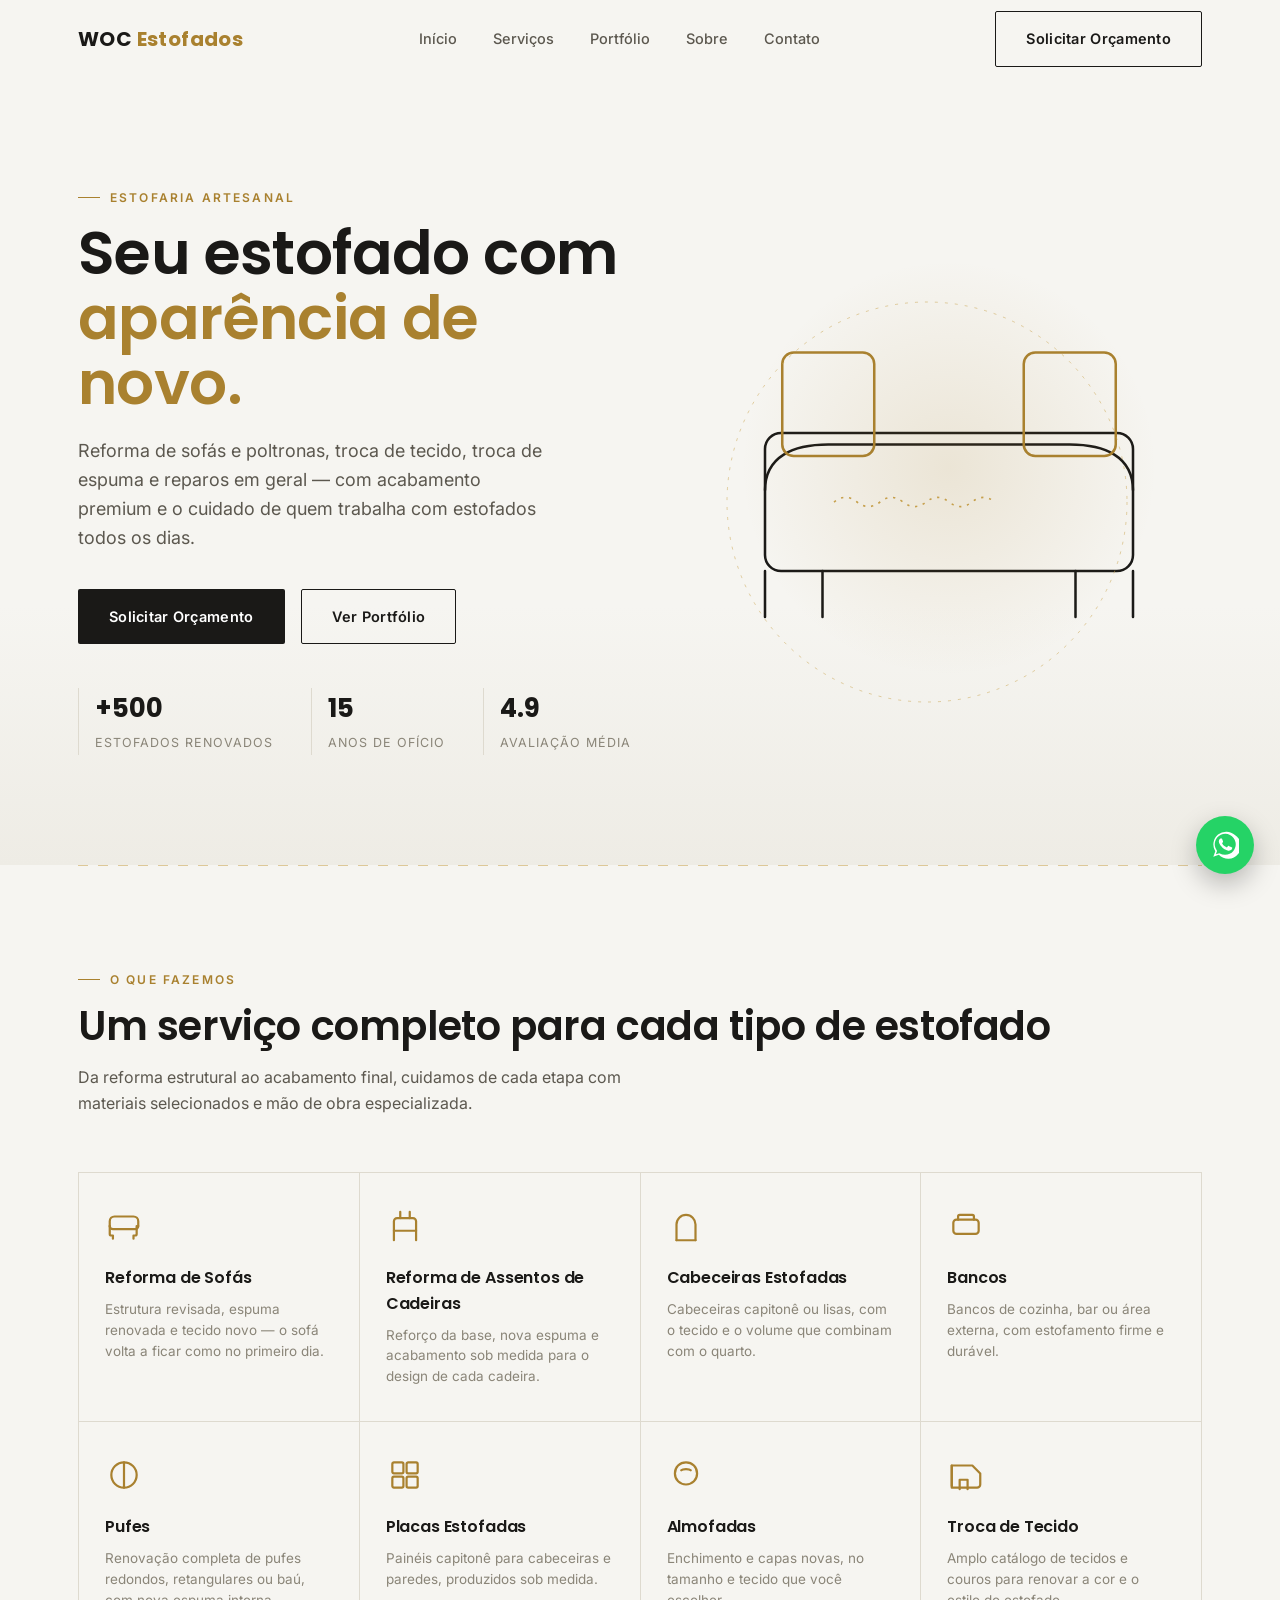
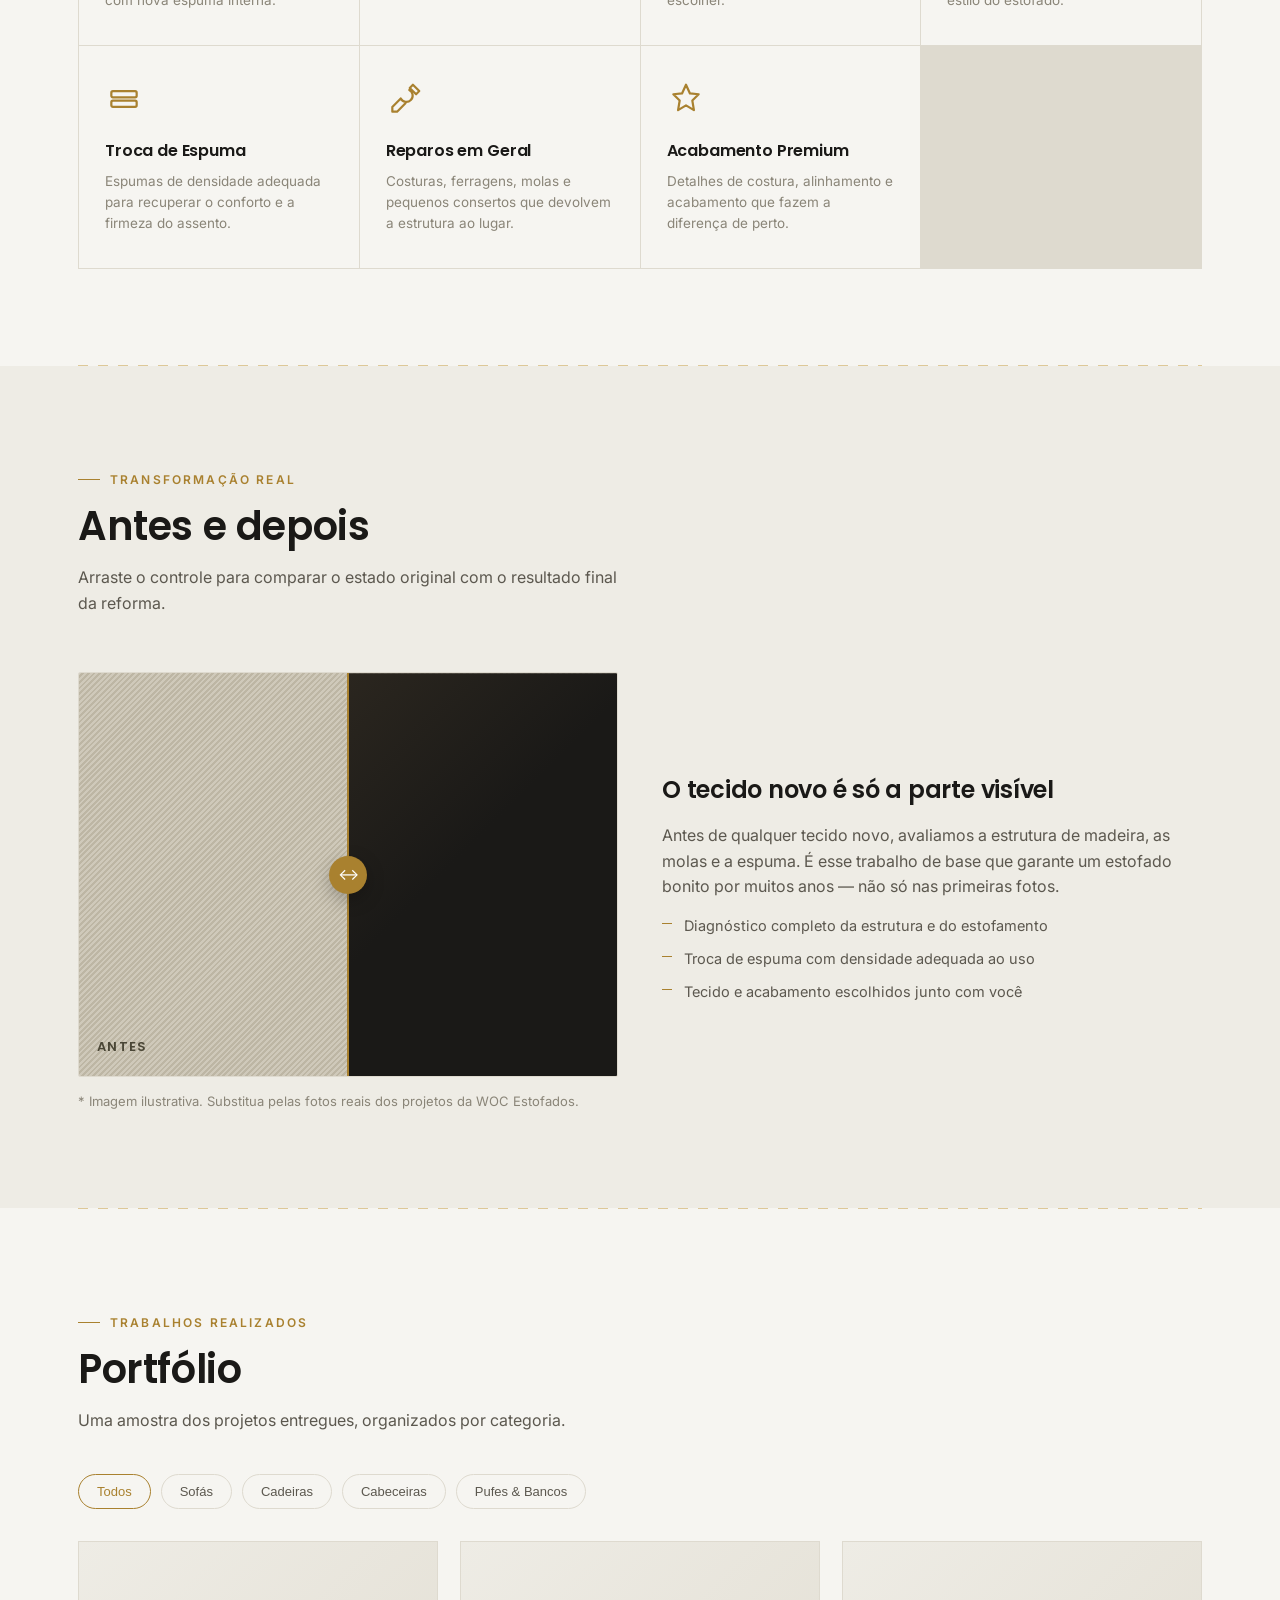
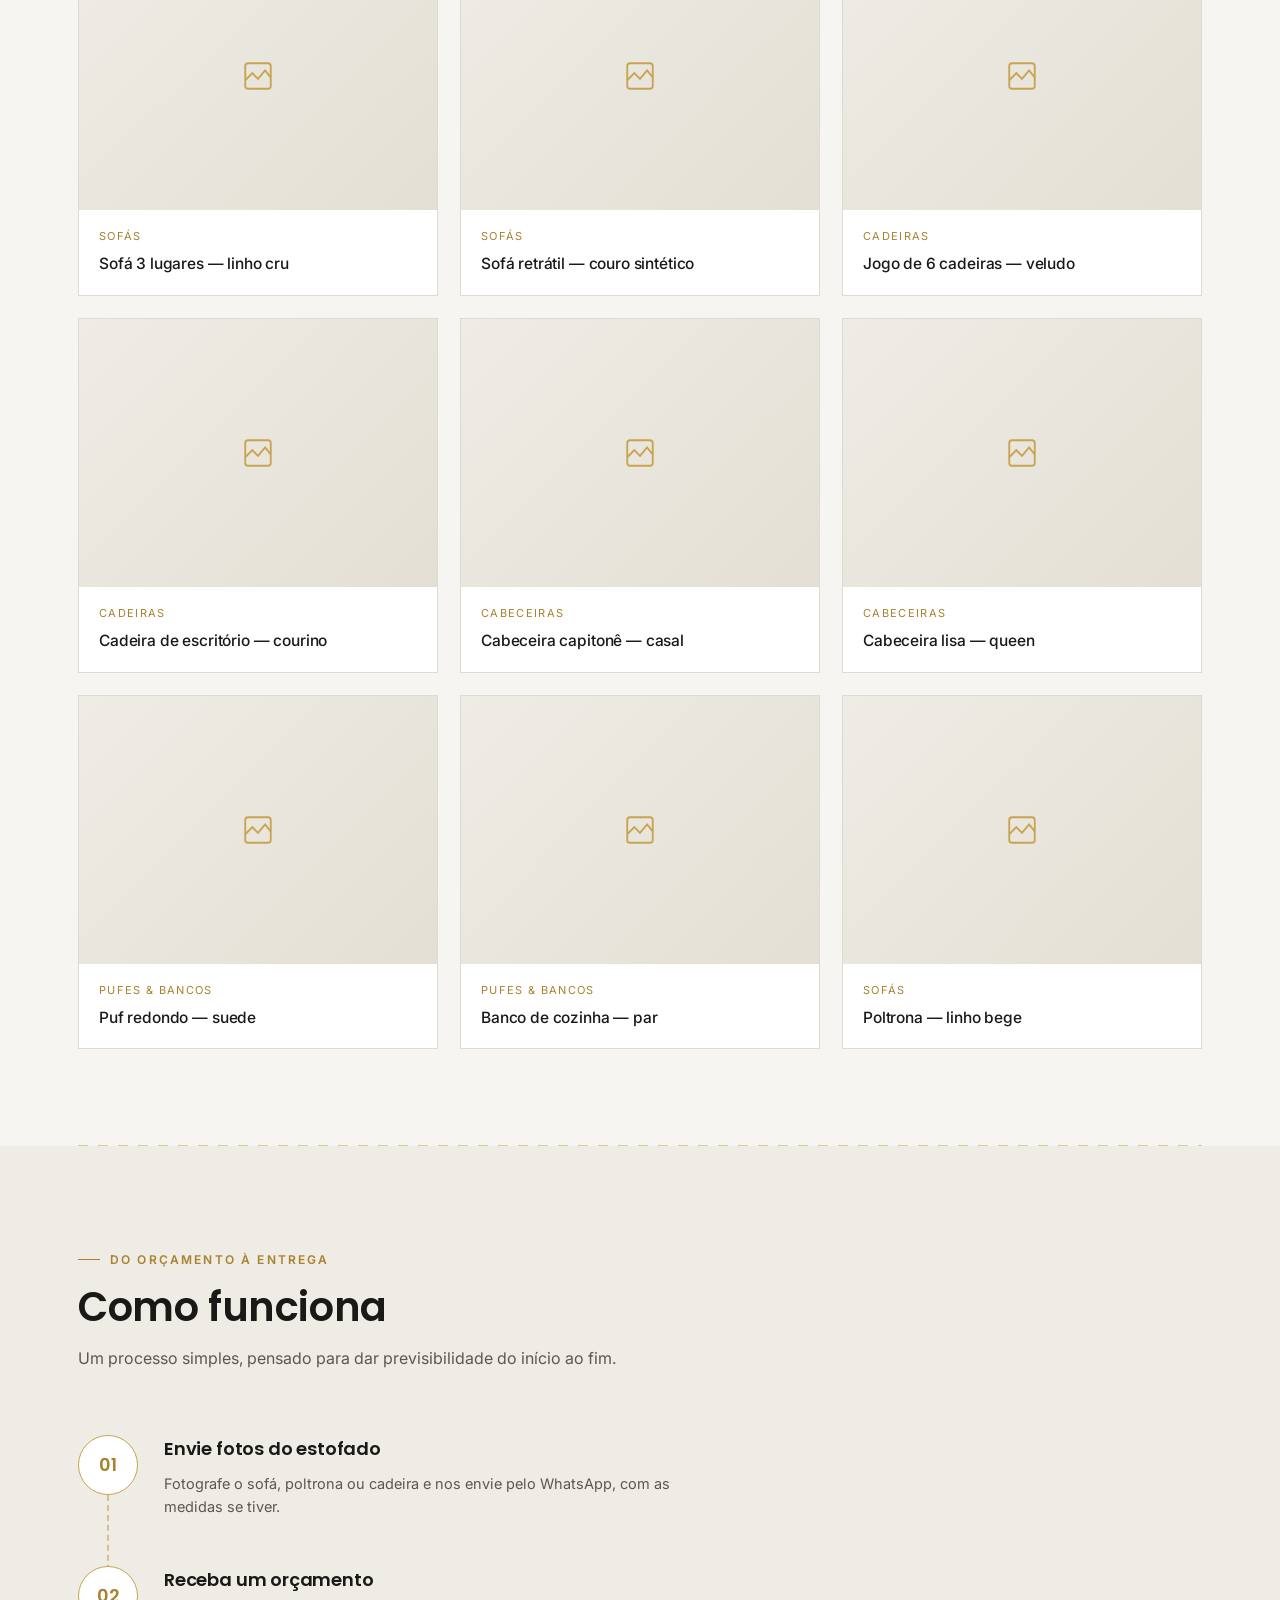
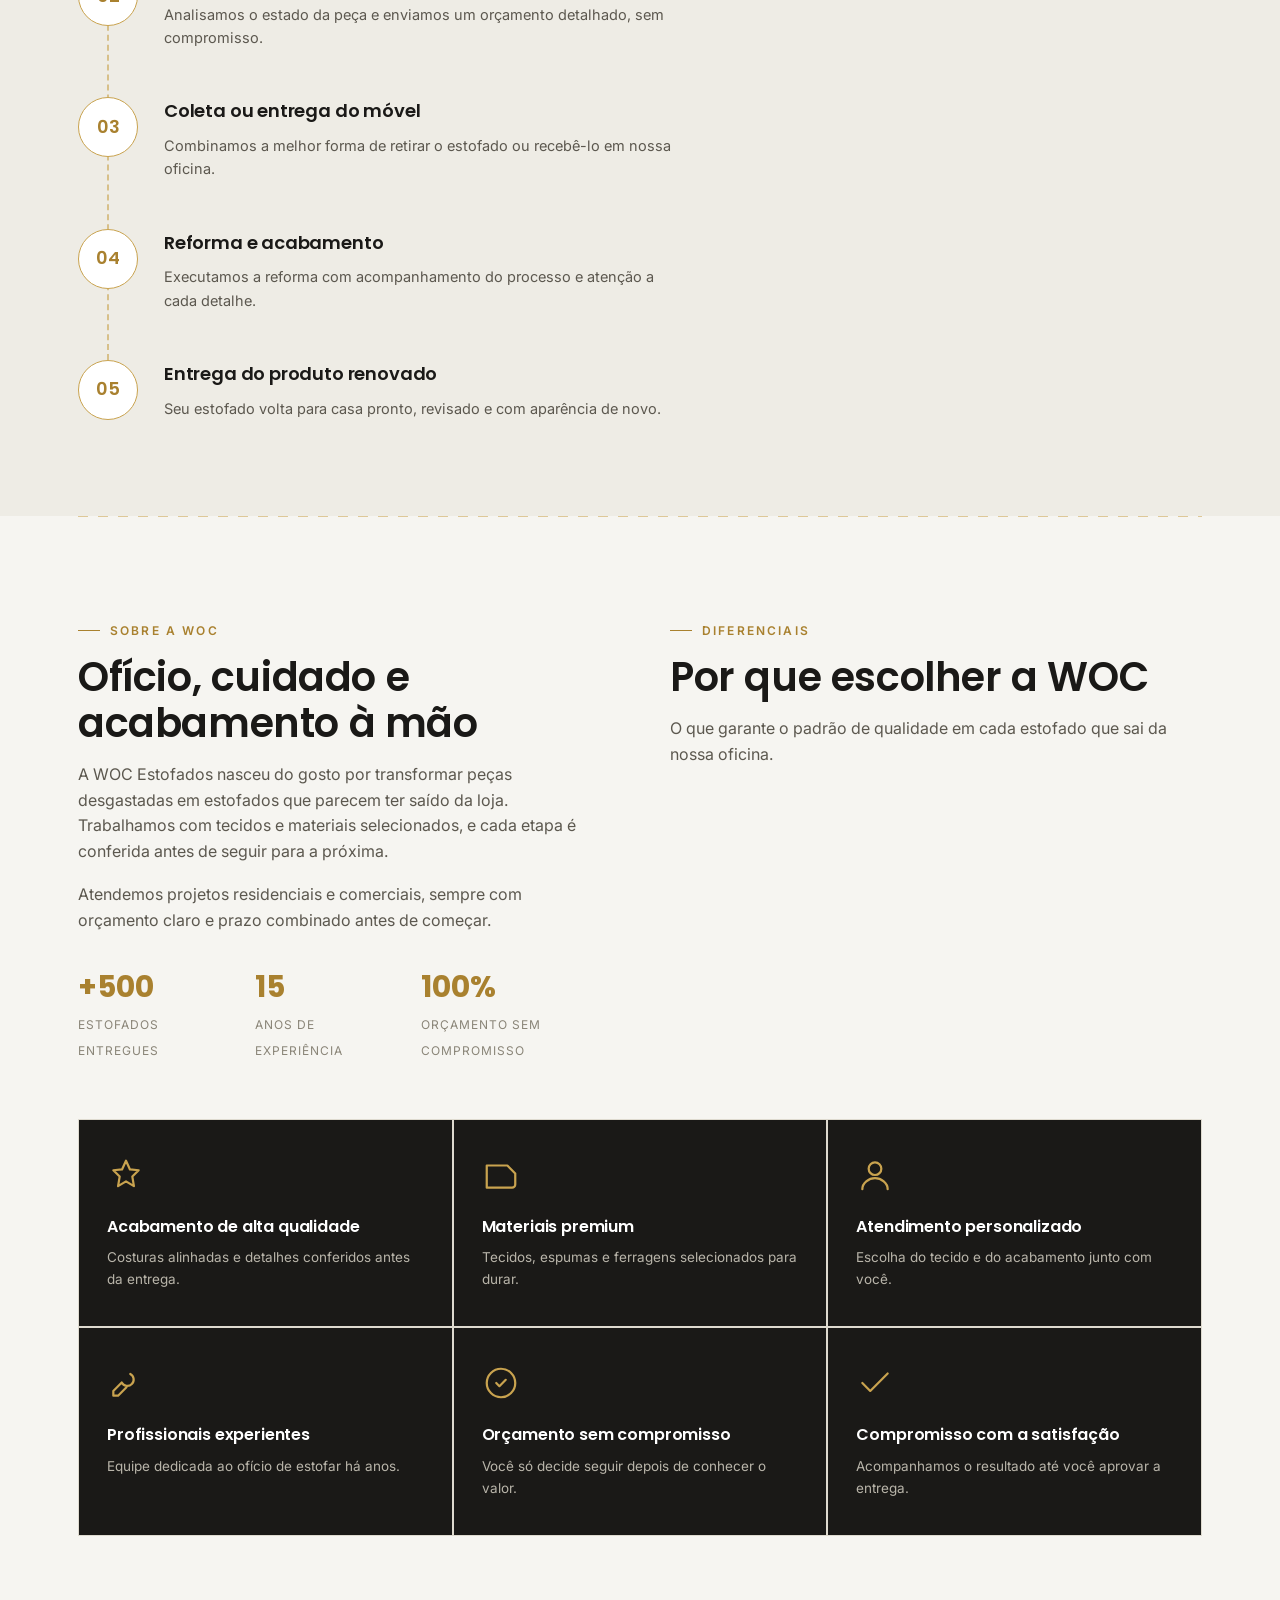
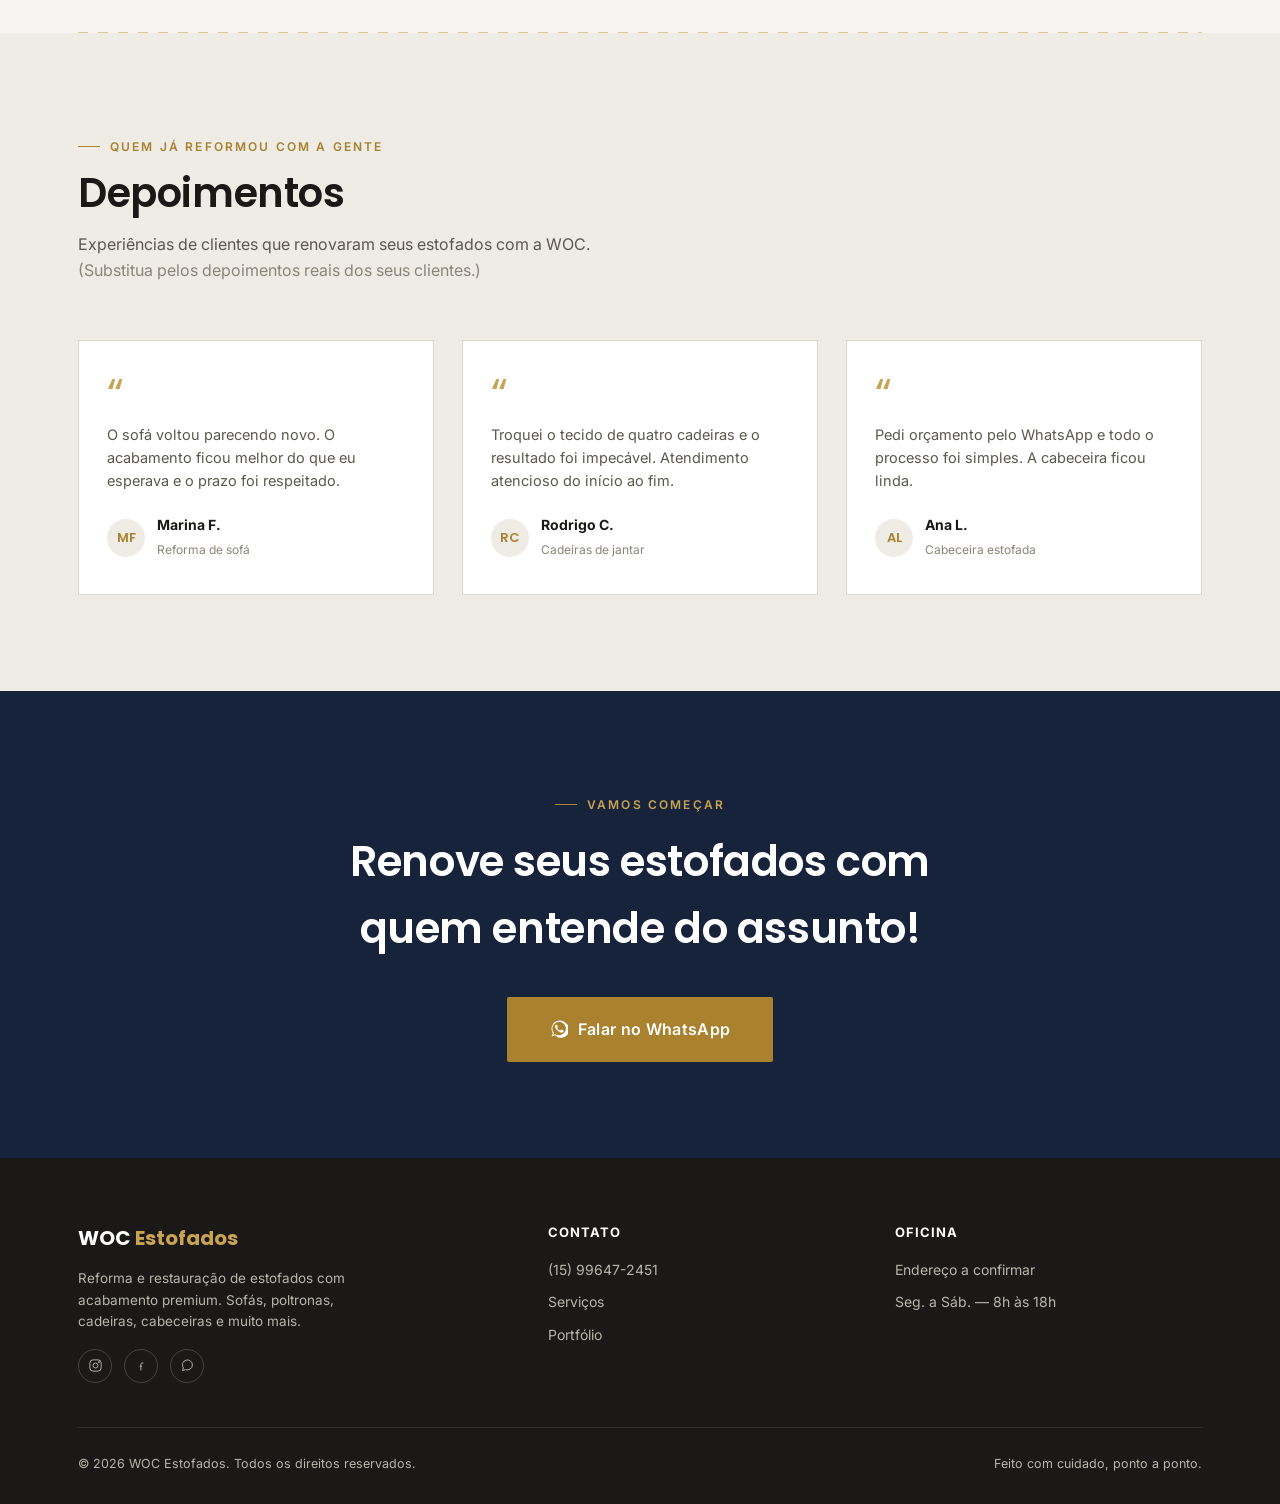
==== index.html @ 20c44c01 "Add files via upload" ====
<!DOCTYPE html>
<html lang="pt-BR">
<head>
<meta charset="UTF-8">
<meta name="viewport" content="width=device-width, initial-scale=1.0">
<title>WOC Estofados — Reforma e Restauração de Estofados</title>
<meta name="description" content="Reforma de sofás, poltronas, cabeceiras e estofados em geral. Troca de tecido, troca de espuma e acabamento premium. Orçamento sem compromisso.">
<meta property="og:title" content="WOC Estofados — Seu estofado com aparência de novo.">
<meta property="og:description" content="Reforma, troca de tecido, troca de espuma e reparos em geral, com acabamento premium.">
<meta property="og:type" content="website">
<link rel="preconnect" href="https://fonts.googleapis.com">
<link rel="preconnect" href="https://fonts.gstatic.com" crossorigin>
<link href="https://fonts.googleapis.com/css2?family=Inter:wght@400;500;600&family=Poppins:wght@500;600;700&display=swap" rel="stylesheet">
<style>
  :root{
    --bg:#F6F5F1;
    --bg-alt:#EEECE5;
    --charcoal:#1A1917;
    --graphite:#5C584F;
    --graphite-soft:#8A8578;
    --gold:#A9812F;
    --gold-light:#C9A34F;
    --navy:#16233A;
    --white:#FFFFFF;
    --line:#DEDACF;
    --radius:2px;
    --maxw:1180px;
    --ease:cubic-bezier(.22,.61,.36,1);
  }
  *{box-sizing:border-box;margin:0;padding:0;}
  html{scroll-behavior:smooth;}
  body{
    background:var(--bg);
    color:var(--charcoal);
    font-family:'Inter',sans-serif;
    font-size:16px;
    line-height:1.6;
    -webkit-font-smoothing:antialiased;
    overflow-x:hidden;
  }
  h1,h2,h3,h4{font-family:'Poppins',sans-serif;font-weight:600;letter-spacing:-0.01em;color:var(--charcoal);}
  a{color:inherit;text-decoration:none;}
  img{max-width:100%;display:block;}
  ul{list-style:none;}
  .wrap{max-width:var(--maxw);margin:0 auto;padding:0 28px;}
  .eyebrow{
    display:inline-flex;align-items:center;gap:10px;
    font-family:'Inter',sans-serif;font-weight:600;font-size:12px;
    letter-spacing:.18em;text-transform:uppercase;color:var(--gold);
    margin-bottom:14px;
  }
  .eyebrow::before{content:"";width:22px;height:1px;background:var(--gold);display:inline-block;}
  .section-title{font-size:clamp(28px,4vw,40px);line-height:1.15;margin-bottom:16px;}
  .section-sub{color:var(--graphite);max-width:560px;font-size:16px;}
  .section{padding:96px 0;position:relative;}
  .section.alt{background:var(--bg-alt);}

  /* Stitch seam divider — signature motif */
  .seam{
    height:1px;width:100%;
    background-image:repeating-linear-gradient(90deg,var(--gold-light) 0 10px, transparent 10px 20px);
    opacity:.55;
  }
  .seam-wrap{max-width:var(--maxw);margin:0 auto;padding:0 28px;}

  /* Buttons */
  .btn{
    display:inline-flex;align-items:center;justify-content:center;gap:10px;
    padding:15px 30px;font-family:'Inter',sans-serif;font-weight:600;font-size:14.5px;
    letter-spacing:.02em;border-radius:var(--radius);cursor:pointer;border:1px solid transparent;
    transition:transform .35s var(--ease),background .3s,border-color .3s,color .3s;
    white-space:nowrap;
  }
  .btn:hover{transform:translateY(-2px);}
  .btn-primary{background:var(--charcoal);color:var(--white);}
  .btn-primary:hover{background:var(--navy);}
  .btn-outline{background:transparent;color:var(--charcoal);border-color:var(--charcoal);}
  .btn-outline:hover{border-color:var(--gold);color:var(--gold);}
  .btn-gold{background:var(--gold);color:var(--white);}
  .btn-gold:hover{background:#8f6c25;}

  /* Header */
  header{
    position:fixed;top:0;left:0;right:0;z-index:100;
    background:rgba(246,245,241,.86);backdrop-filter:blur(10px);
    border-bottom:1px solid transparent;
    transition:border-color .3s,background .3s;
  }
  header.scrolled{border-bottom-color:var(--line);}
  .nav{display:flex;align-items:center;justify-content:space-between;height:78px;}
  .logo{font-family:'Poppins',sans-serif;font-weight:700;font-size:20px;letter-spacing:.02em;}
  .logo span{color:var(--gold);}
  .nav-links{display:flex;align-items:center;gap:36px;}
  .nav-links a{font-size:14.5px;font-weight:500;color:var(--graphite);transition:color .25s;position:relative;}
  .nav-links a:hover{color:var(--charcoal);}
  .nav-links a::after{content:"";position:absolute;left:0;bottom:-6px;width:0;height:1px;background:var(--gold);transition:width .3s var(--ease);}
  .nav-links a:hover::after{width:100%;}
  .nav-cta{display:flex;align-items:center;gap:18px;}
  .burger{display:none;flex-direction:column;gap:5px;background:none;border:none;cursor:pointer;padding:8px;}
  .burger span{width:22px;height:1.5px;background:var(--charcoal);display:block;transition:transform .3s,opacity .3s;}
  .mobile-panel{
    display:none;position:fixed;inset:78px 0 0 0;background:var(--bg);z-index:99;
    padding:36px 28px;flex-direction:column;gap:26px;
  }
  .mobile-panel.open{display:flex;}
  .mobile-panel a{font-size:20px;font-family:'Poppins',sans-serif;font-weight:500;}

  /* Hero */
  .hero{
    padding:180px 0 110px;position:relative;overflow:hidden;
    background:linear-gradient(180deg,var(--bg) 0%,var(--bg) 70%,var(--bg-alt) 100%);
  }
  .hero-grid{display:grid;grid-template-columns:1.05fr .95fr;gap:60px;align-items:center;}
  .hero h1{font-size:clamp(38px,5.4vw,60px);line-height:1.08;margin-bottom:22px;}
  .hero h1 em{font-style:normal;color:var(--gold);}
  .hero p{font-size:18px;color:var(--graphite);max-width:480px;margin-bottom:36px;}
  .hero-actions{display:flex;gap:16px;flex-wrap:wrap;margin-bottom:44px;}
  .hero-stats{display:flex;gap:38px;}
  .hero-stats div{border-left:1px solid var(--line);padding-left:16px;}
  .hero-stats strong{display:block;font-family:'Poppins',sans-serif;font-size:26px;color:var(--charcoal);}
  .hero-stats span{font-size:12.5px;color:var(--graphite-soft);text-transform:uppercase;letter-spacing:.08em;}

  .hero-art{position:relative;display:flex;align-items:center;justify-content:center;}
  .hero-art svg{width:100%;max-width:460px;height:auto;}
  .hero-art .halo{position:absolute;width:420px;height:420px;border-radius:50%;background:radial-gradient(circle,rgba(169,129,47,.14),transparent 70%);z-index:0;}
  .hero-art .stitch-orbit{position:absolute;inset:0;}
  .hero-art .stitch-orbit circle{fill:none;stroke:var(--gold-light);stroke-width:1;stroke-dasharray:3 7;opacity:.5;}

  /* Reveal on scroll */
  .reveal{opacity:0;transform:translateY(26px);transition:opacity .8s var(--ease),transform .8s var(--ease);}
  .reveal.in{opacity:1;transform:translateY(0);}

  /* Services */
  .services-grid{display:grid;grid-template-columns:repeat(4,1fr);gap:1px;background:var(--line);border:1px solid var(--line);margin-top:56px;}
  .service-card{background:var(--bg);padding:34px 26px;transition:background .3s;}
  .service-card:hover{background:var(--white);}
  .service-icon{width:38px;height:38px;color:var(--gold);margin-bottom:20px;}
  .service-icon svg{width:100%;height:100%;stroke:currentColor;fill:none;stroke-width:1.4;stroke-linecap:round;stroke-linejoin:round;}
  .service-card h3{font-size:16px;margin-bottom:8px;}
  .service-card p{font-size:13.5px;color:var(--graphite-soft);line-height:1.55;}

  /* Before / After slider */
  .compare-wrap{display:grid;grid-template-columns:1fr 1fr;gap:44px;align-items:center;margin-top:56px;}
  .compare{
    position:relative;aspect-ratio:4/3;border-radius:var(--radius);overflow:hidden;
    border:1px solid var(--line);cursor:ew-resize;user-select:none;
  }
  .compare .layer{position:absolute;inset:0;display:flex;align-items:flex-end;justify-content:flex-start;padding:18px;font-family:'Poppins',sans-serif;font-weight:600;font-size:13px;letter-spacing:.1em;text-transform:uppercase;}
  .compare .before{background:repeating-linear-gradient(135deg,#cfc9ba,#cfc9ba 2px,#bdb6a4 2px,#bdb6a4 4px);color:#4a4636;}
  .compare .after{background:linear-gradient(135deg,#3a3226,#1A1917 60%);color:var(--gold-light);clip-path:inset(0 0 0 50%);}
  .compare .handle{
    position:absolute;top:0;bottom:0;left:50%;width:2px;background:var(--gold);
    transform:translateX(-1px);pointer-events:none;
  }
  .compare .handle::after{
    content:"↔";position:absolute;top:50%;left:50%;transform:translate(-50%,-50%);
    width:38px;height:38px;background:var(--gold);color:var(--white);border-radius:50%;
    display:flex;align-items:center;justify-content:center;font-size:16px;box-shadow:0 6px 18px rgba(0,0,0,.25);
  }
  .compare-note{font-size:13px;color:var(--graphite-soft);margin-top:14px;}
  .compare-copy h3{font-size:24px;margin-bottom:14px;}
  .compare-copy p{color:var(--graphite);margin-bottom:14px;}
  .compare-copy ul li{position:relative;padding-left:22px;margin-bottom:10px;color:var(--graphite);font-size:14.5px;}
  .compare-copy ul li::before{content:"";position:absolute;left:0;top:9px;width:10px;height:1px;background:var(--gold);}

  /* Portfolio */
  .filter-row{display:flex;gap:10px;flex-wrap:wrap;margin:40px 0 0;}
  .filter-btn{
    padding:9px 18px;border:1px solid var(--line);border-radius:20px;font-size:13px;font-weight:500;
    background:transparent;cursor:pointer;color:var(--graphite);transition:all .25s;
  }
  .filter-btn.active,.filter-btn:hover{border-color:var(--gold);color:var(--gold);}
  .portfolio-grid{display:grid;grid-template-columns:repeat(3,1fr);gap:22px;margin-top:32px;}
  .p-card{border:1px solid var(--line);background:var(--white);overflow:hidden;transition:transform .35s var(--ease),box-shadow .35s;}
  .p-card:hover{transform:translateY(-4px);box-shadow:0 18px 34px rgba(26,25,23,.08);}
  .p-thumb{
    aspect-ratio:4/3;background:linear-gradient(135deg,var(--bg-alt),#e3dfd4);
    display:flex;align-items:center;justify-content:center;color:var(--graphite-soft);position:relative;
  }
  .p-thumb svg{width:34px;height:34px;stroke:var(--gold-light);fill:none;stroke-width:1.3;}
  .p-info{padding:18px 20px;}
  .p-info .cat{font-size:11px;letter-spacing:.12em;text-transform:uppercase;color:var(--gold);margin-bottom:6px;display:block;}
  .p-info h4{font-size:15.5px;font-weight:500;font-family:'Inter',sans-serif;color:var(--charcoal);}

  /* Como funciona */
  .steps{position:relative;margin-top:64px;}
  .steps::before{
    content:"";position:absolute;left:29px;top:10px;bottom:10px;width:0;
    border-left:2px dashed var(--gold-light);opacity:.6;
  }
  .step{display:grid;grid-template-columns:60px 1fr;gap:26px;padding-bottom:48px;position:relative;}
  .step:last-child{padding-bottom:0;}
  .step-num{
    width:60px;height:60px;border-radius:50%;background:var(--white);border:1px solid var(--gold-light);
    display:flex;align-items:center;justify-content:center;font-family:'Poppins',sans-serif;font-weight:600;
    font-size:18px;color:var(--gold);z-index:1;
  }
  .step h4{font-size:18px;margin-bottom:8px;}
  .step p{color:var(--graphite);font-size:14.5px;max-width:520px;}

  /* Diferenciais */
  .about-row{display:grid;grid-template-columns:1fr 1fr;gap:60px;align-items:start;}
  .about-row p{color:var(--graphite);margin-bottom:18px;max-width:520px;}
  .stat-row{display:flex;gap:40px;margin-top:30px;}
  .stat-row div strong{display:block;font-family:'Poppins',sans-serif;font-size:30px;color:var(--gold);}
  .stat-row div span{font-size:12px;text-transform:uppercase;letter-spacing:.08em;color:var(--graphite-soft);}

  .diff-grid{display:grid;grid-template-columns:repeat(3,1fr);gap:2px;background:var(--line);border:1px solid var(--line);margin-top:56px;}
  .diff-card{background:var(--charcoal);color:var(--white);padding:36px 28px;}
  .diff-card .service-icon{color:var(--gold-light);}
  .diff-card h3{color:var(--white);font-size:16px;margin-bottom:8px;}
  .diff-card p{color:#B9B5AA;font-size:13.5px;}

  /* Depoimentos */
  .testi-grid{display:grid;grid-template-columns:repeat(3,1fr);gap:28px;margin-top:56px;}
  .testi-card{background:var(--white);border:1px solid var(--line);padding:32px 28px;position:relative;}
  .testi-card .quote-mark{font-family:'Poppins',sans-serif;font-size:44px;color:var(--gold-light);line-height:1;margin-bottom:6px;}
  .testi-card p{color:var(--graphite);font-size:14.5px;margin-bottom:22px;}
  .testi-person{display:flex;align-items:center;gap:12px;}
  .avatar{width:38px;height:38px;border-radius:50%;background:var(--bg-alt);display:flex;align-items:center;justify-content:center;font-family:'Poppins',sans-serif;font-weight:600;font-size:13px;color:var(--gold);}
  .testi-person strong{display:block;font-size:14px;}
  .testi-person span{font-size:12px;color:var(--graphite-soft);}

  /* CTA final */
  .cta-final{
    background:var(--navy);color:var(--white);text-align:center;padding:96px 0;
  }
  .cta-final h2{color:var(--white);font-size:clamp(28px,4vw,42px);max-width:680px;margin:0 auto 34px;}
  .cta-final .btn-gold{padding:19px 42px;font-size:16px;}

  /* Footer */
  footer{background:var(--charcoal);color:#B9B5AA;padding:64px 0 30px;}
  .foot-grid{display:grid;grid-template-columns:1.4fr 1fr 1fr;gap:40px;padding-bottom:44px;border-bottom:1px solid rgba(255,255,255,.1);}
  .foot-logo{font-family:'Poppins',sans-serif;font-weight:700;font-size:20px;color:var(--white);margin-bottom:14px;}
  .foot-logo span{color:var(--gold-light);}
  .foot-grid p{font-size:13.5px;max-width:280px;line-height:1.6;}
  .foot-col h5{color:var(--white);font-size:13px;letter-spacing:.08em;text-transform:uppercase;margin-bottom:16px;font-family:'Inter',sans-serif;}
  .foot-col li{margin-bottom:10px;font-size:14px;}
  .foot-col a:hover{color:var(--gold-light);}
  .social-row{display:flex;gap:12px;margin-top:16px;}
  .social-row a{width:34px;height:34px;border:1px solid rgba(255,255,255,.18);border-radius:50%;display:flex;align-items:center;justify-content:center;transition:border-color .25s,color .25s;}
  .social-row a:hover{border-color:var(--gold-light);color:var(--gold-light);}
  .social-row svg{width:15px;height:15px;stroke:currentColor;fill:none;stroke-width:1.5;}
  .foot-bottom{display:flex;justify-content:space-between;align-items:center;padding-top:26px;font-size:12.5px;flex-wrap:wrap;gap:10px;}

  /* Floating WhatsApp */
  .wa-float{
    position:fixed;bottom:26px;right:26px;z-index:90;
    width:58px;height:58px;border-radius:50%;background:#25D366;
    display:flex;align-items:center;justify-content:center;box-shadow:0 10px 26px rgba(0,0,0,.25);
    transition:transform .3s var(--ease);
  }
  .wa-float:hover{transform:scale(1.08);}
  .wa-float svg{width:28px;height:28px;fill:var(--white);}

  @media (max-width:980px){
    .hero-grid{grid-template-columns:1fr;}
    .hero-art{order:-1;max-width:320px;margin:0 auto 20px;}
    .services-grid{grid-template-columns:repeat(2,1fr);}
    .diff-grid{grid-template-columns:repeat(2,1fr);}
    .portfolio-grid{grid-template-columns:repeat(2,1fr);}
    .testi-grid{grid-template-columns:1fr;}
    .compare-wrap{grid-template-columns:1fr;}
    .about-row{grid-template-columns:1fr;}
    .foot-grid{grid-template-columns:1fr;}
    .nav-links{display:none;}
    .nav-cta .btn-outline{display:none;}
    .burger{display:flex;}
  }
  @media (max-width:600px){
    .services-grid{grid-template-columns:1fr 1fr;}
    .diff-grid{grid-template-columns:1fr;}
    .portfolio-grid{grid-template-columns:1fr;}
    .hero-stats{gap:22px;flex-wrap:wrap;}
    .section{padding:72px 0;}
  }
  @media (prefers-reduced-motion:reduce){
    *{animation:none!important;transition:none!important;}
    .reveal{opacity:1;transform:none;}
  }
</style>
</head>
<body>

<header id="site-header">
  <div class="wrap nav">
    <a href="#inicio" class="logo">WOC <span>Estofados</span></a>
    <nav class="nav-links">
      <a href="#inicio">Início</a>
      <a href="#servicos">Serviços</a>
      <a href="#portfolio">Portfólio</a>
      <a href="#sobre">Sobre</a>
      <a href="#contato">Contato</a>
    </nav>
    <div class="nav-cta">
      <a href="#contato" class="btn btn-outline">Solicitar Orçamento</a>
      <button class="burger" id="burger" aria-label="Abrir menu">
        <span></span><span></span><span></span>
      </button>
    </div>
  </div>
</header>

<div class="mobile-panel" id="mobilePanel">
  <a href="#inicio">Início</a>
  <a href="#servicos">Serviços</a>
  <a href="#portfolio">Portfólio</a>
  <a href="#sobre">Sobre</a>
  <a href="#contato">Contato</a>
  <a href="#contato" class="btn btn-primary" style="margin-top:10px;width:fit-content;">Solicitar Orçamento</a>
</div>

<!-- HERO -->
<section class="hero" id="inicio">
  <div class="wrap hero-grid">
    <div>
      <span class="eyebrow">Estofaria artesanal</span>
      <h1 class="reveal">Seu estofado com <em>aparência de novo.</em></h1>
      <p class="reveal">Reforma de sofás e poltronas, troca de tecido, troca de espuma e reparos em geral — com acabamento premium e o cuidado de quem trabalha com estofados todos os dias.</p>
      <div class="hero-actions reveal">
        <a href="#contato" class="btn btn-primary">Solicitar Orçamento</a>
        <a href="#portfolio" class="btn btn-outline">Ver Portfólio</a>
      </div>
      <div class="hero-stats reveal">
        <div><strong>+500</strong><span>Estofados renovados</span></div>
        <div><strong>15</strong><span>Anos de ofício</span></div>
        <div><strong>4.9</strong><span>Avaliação média</span></div>
      </div>
    </div>
    <div class="hero-art reveal">
      <div class="halo"></div>
      <svg class="stitch-orbit" viewBox="0 0 460 460"><circle cx="230" cy="230" r="200"/></svg>
      <svg viewBox="0 0 400 340" fill="none" xmlns="http://www.w3.org/2000/svg">
        <rect x="40" y="140" width="320" height="120" rx="14" stroke="#1A1917" stroke-width="2.2"/>
        <path d="M40 190 C40 160 65 150 95 150 H305 C335 150 360 160 360 190" stroke="#1A1917" stroke-width="2.2"/>
        <rect x="55" y="70" width="80" height="90" rx="10" stroke="#A9812F" stroke-width="2.2"/>
        <rect x="265" y="70" width="80" height="90" rx="10" stroke="#A9812F" stroke-width="2.2"/>
        <line x1="40" y1="260" x2="40" y2="300" stroke="#1A1917" stroke-width="2.2" stroke-linecap="round"/>
        <line x1="90" y1="260" x2="90" y2="300" stroke="#1A1917" stroke-width="2.2" stroke-linecap="round"/>
        <line x1="310" y1="260" x2="310" y2="300" stroke="#1A1917" stroke-width="2.2" stroke-linecap="round"/>
        <line x1="360" y1="260" x2="360" y2="300" stroke="#1A1917" stroke-width="2.2" stroke-linecap="round"/>
        <path d="M100 200 q10 -8 20 0 t20 0 t20 0 t20 0 t20 0 t20 0 t20 0" stroke="#C9A34F" stroke-width="1.4" stroke-dasharray="2 5"/>
      </svg>
    </div>
  </div>
</section>

<div class="seam-wrap"><div class="seam"></div></div>

<!-- SERVIÇOS -->
<section class="section" id="servicos">
  <div class="wrap">
    <span class="eyebrow reveal">O que fazemos</span>
    <h2 class="section-title reveal">Um serviço completo para cada tipo de estofado</h2>
    <p class="section-sub reveal">Da reforma estrutural ao acabamento final, cuidamos de cada etapa com materiais selecionados e mão de obra especializada.</p>

    <div class="services-grid">
      <div class="service-card reveal">
        <div class="service-icon"><svg viewBox="0 0 24 24"><path d="M3 12v5a1 1 0 0 0 1 1h1v2M20 12v5a1 1 0 0 1-1 1h-1v2"/><path d="M3 12V9a3 3 0 0 1 3-3h12a3 3 0 0 1 3 3v3"/><path d="M3 12a2 2 0 0 0 2 2h14a2 2 0 0 0 2-2"/></svg></div>
        <h3>Reforma de Sofás</h3>
        <p>Estrutura revisada, espuma renovada e tecido novo — o sofá volta a ficar como no primeiro dia.</p>
      </div>
      <div class="service-card reveal">
        <div class="service-icon"><svg viewBox="0 0 24 24"><path d="M5 21V9a2 2 0 0 1 2-2h10a2 2 0 0 1 2 2v12"/><path d="M5 15h14"/><path d="M9 3v4M15 3v4"/></svg></div>
        <h3>Reforma de Assentos de Cadeiras</h3>
        <p>Reforço da base, nova espuma e acabamento sob medida para o design de cada cadeira.</p>
      </div>
      <div class="service-card reveal">
        <div class="service-icon"><svg viewBox="0 0 24 24"><path d="M6 21V11a6 6 0 0 1 12 0v10"/><path d="M6 21h12"/></svg></div>
        <h3>Cabeceiras Estofadas</h3>
        <p>Cabeceiras capitonê ou lisas, com o tecido e o volume que combinam com o quarto.</p>
      </div>
      <div class="service-card reveal">
        <div class="service-icon"><svg viewBox="0 0 24 24"><rect x="4" y="8" width="16" height="9" rx="2"/><path d="M7 8V6a1 1 0 0 1 1-1h8a1 1 0 0 1 1 1v2"/></svg></div>
        <h3>Bancos</h3>
        <p>Bancos de cozinha, bar ou área externa, com estofamento firme e durável.</p>
      </div>
      <div class="service-card reveal">
        <div class="service-icon"><svg viewBox="0 0 24 24"><circle cx="12" cy="12" r="8"/><path d="M12 4v16"/></svg></div>
        <h3>Pufes</h3>
        <p>Renovação completa de pufes redondos, retangulares ou baú, com nova espuma interna.</p>
      </div>
      <div class="service-card reveal">
        <div class="service-icon"><svg viewBox="0 0 24 24"><rect x="4" y="4" width="7" height="7" rx="1"/><rect x="13" y="4" width="7" height="7" rx="1"/><rect x="4" y="13" width="7" height="7" rx="1"/><rect x="13" y="13" width="7" height="7" rx="1"/></svg></div>
        <h3>Placas Estofadas</h3>
        <p>Painéis capitonê para cabeceiras e paredes, produzidos sob medida.</p>
      </div>
      <div class="service-card reveal">
        <div class="service-icon"><svg viewBox="0 0 24 24"><path d="M12 4c4 0 7 3 7 7s-3 7-7 7-7-3-7-7 3-7 7-7Z"/><path d="M9 9c1-1 5-1 6 0"/></svg></div>
        <h3>Almofadas</h3>
        <p>Enchimento e capas novas, no tamanho e tecido que você escolher.</p>
      </div>
      <div class="service-card reveal">
        <div class="service-icon"><svg viewBox="0 0 24 24"><path d="M3 6h13l5 5v7a2 2 0 0 1-2 2H3Z"/><path d="M3 6v13"/><path d="M8 21v-6h5v6"/></svg></div>
        <h3>Troca de Tecido</h3>
        <p>Amplo catálogo de tecidos e couros para renovar a cor e o estilo do estofado.</p>
      </div>
      <div class="service-card reveal">
        <div class="service-icon"><svg viewBox="0 0 24 24"><rect x="4" y="7" width="16" height="4" rx="1"/><rect x="4" y="13" width="16" height="4" rx="1"/></svg></div>
        <h3>Troca de Espuma</h3>
        <p>Espumas de densidade adequada para recuperar o conforto e a firmeza do assento.</p>
      </div>
      <div class="service-card reveal">
        <div class="service-icon"><svg viewBox="0 0 24 24"><path d="M14.7 6.3a4 4 0 1 1-5.4 5.4L4 17v3h3l5.3-5.3"/><path d="M17 3l4 4-2 2-4-4 2-2Z"/></svg></div>
        <h3>Reparos em Geral</h3>
        <p>Costuras, ferragens, molas e pequenos consertos que devolvem a estrutura ao lugar.</p>
      </div>
      <div class="service-card reveal">
        <div class="service-icon"><svg viewBox="0 0 24 24"><path d="M12 3l2.5 5.5L20 9l-4 4 1 6-5-3-5 3 1-6-4-4 5.5-.5Z"/></svg></div>
        <h3>Acabamento Premium</h3>
        <p>Detalhes de costura, alinhamento e acabamento que fazem a diferença de perto.</p>
      </div>
    </div>
  </div>
</section>

<div class="seam-wrap"><div class="seam"></div></div>

<!-- ANTES E DEPOIS -->
<section class="section alt" id="antes-depois">
  <div class="wrap">
    <span class="eyebrow reveal">Transformação real</span>
    <h2 class="section-title reveal">Antes e depois</h2>
    <p class="section-sub reveal">Arraste o controle para comparar o estado original com o resultado final da reforma.</p>

    <div class="compare-wrap">
      <div class="reveal">
        <div class="compare" id="compareSlider">
          <div class="layer before">Antes</div>
          <div class="layer after" id="afterLayer">Depois</div>
          <div class="handle" id="handle" style="left:50%"></div>
        </div>
        <p class="compare-note">* Imagem ilustrativa. Substitua pelas fotos reais dos projetos da WOC Estofados.</p>
      </div>
      <div class="compare-copy reveal">
        <h3>O tecido novo é só a parte visível</h3>
        <p>Antes de qualquer tecido novo, avaliamos a estrutura de madeira, as molas e a espuma. É esse trabalho de base que garante um estofado bonito por muitos anos — não só nas primeiras fotos.</p>
        <ul>
          <li>Diagnóstico completo da estrutura e do estofamento</li>
          <li>Troca de espuma com densidade adequada ao uso</li>
          <li>Tecido e acabamento escolhidos junto com você</li>
        </ul>
      </div>
    </div>
  </div>
</section>

<div class="seam-wrap"><div class="seam"></div></div>

<!-- PORTFÓLIO -->
<section class="section" id="portfolio">
  <div class="wrap">
    <span class="eyebrow reveal">Trabalhos realizados</span>
    <h2 class="section-title reveal">Portfólio</h2>
    <p class="section-sub reveal">Uma amostra dos projetos entregues, organizados por categoria.</p>

    <div class="filter-row reveal">
      <button class="filter-btn active" data-filter="all">Todos</button>
      <button class="filter-btn" data-filter="sofas">Sofás</button>
      <button class="filter-btn" data-filter="cadeiras">Cadeiras</button>
      <button class="filter-btn" data-filter="cabeceiras">Cabeceiras</button>
      <button class="filter-btn" data-filter="pufes">Pufes &amp; Bancos</button>
    </div>

    <div class="portfolio-grid" id="portfolioGrid">
      <!-- cards inserted by JS -->
    </div>
  </div>
</section>

<div class="seam-wrap"><div class="seam"></div></div>

<!-- COMO FUNCIONA -->
<section class="section alt" id="como-funciona">
  <div class="wrap">
    <span class="eyebrow reveal">Do orçamento à entrega</span>
    <h2 class="section-title reveal">Como funciona</h2>
    <p class="section-sub reveal">Um processo simples, pensado para dar previsibilidade do início ao fim.</p>

    <div class="steps">
      <div class="step reveal">
        <div class="step-num">01</div>
        <div><h4>Envie fotos do estofado</h4><p>Fotografe o sofá, poltrona ou cadeira e nos envie pelo WhatsApp, com as medidas se tiver.</p></div>
      </div>
      <div class="step reveal">
        <div class="step-num">02</div>
        <div><h4>Receba um orçamento</h4><p>Analisamos o estado da peça e enviamos um orçamento detalhado, sem compromisso.</p></div>
      </div>
      <div class="step reveal">
        <div class="step-num">03</div>
        <div><h4>Coleta ou entrega do móvel</h4><p>Combinamos a melhor forma de retirar o estofado ou recebê-lo em nossa oficina.</p></div>
      </div>
      <div class="step reveal">
        <div class="step-num">04</div>
        <div><h4>Reforma e acabamento</h4><p>Executamos a reforma com acompanhamento do processo e atenção a cada detalhe.</p></div>
      </div>
      <div class="step reveal">
        <div class="step-num">05</div>
        <div><h4>Entrega do produto renovado</h4><p>Seu estofado volta para casa pronto, revisado e com aparência de novo.</p></div>
      </div>
    </div>
  </div>
</section>

<div class="seam-wrap"><div class="seam"></div></div>

<!-- SOBRE + DIFERENCIAIS -->
<section class="section" id="sobre">
  <div class="wrap">
    <div class="about-row">
      <div class="reveal">
        <span class="eyebrow">Sobre a WOC</span>
        <h2 class="section-title">Ofício, cuidado e acabamento à mão</h2>
        <p>A WOC Estofados nasceu do gosto por transformar peças desgastadas em estofados que parecem ter saído da loja. Trabalhamos com tecidos e materiais selecionados, e cada etapa é conferida antes de seguir para a próxima.</p>
        <p>Atendemos projetos residenciais e comerciais, sempre com orçamento claro e prazo combinado antes de começar.</p>
        <div class="stat-row">
          <div><strong>+500</strong><span>Estofados entregues</span></div>
          <div><strong>15</strong><span>Anos de experiência</span></div>
          <div><strong>100%</strong><span>Orçamento sem compromisso</span></div>
        </div>
      </div>
      <div class="reveal">
        <span class="eyebrow">Diferenciais</span>
        <h2 class="section-title">Por que escolher a WOC</h2>
        <p class="section-sub">O que garante o padrão de qualidade em cada estofado que sai da nossa oficina.</p>
      </div>
    </div>

    <div class="diff-grid">
      <div class="diff-card reveal">
        <div class="service-icon"><svg viewBox="0 0 24 24"><path d="M12 3l2.5 5.5L20 9l-4 4 1 6-5-3-5 3 1-6-4-4 5.5-.5Z"/></svg></div>
        <h3>Acabamento de alta qualidade</h3>
        <p>Costuras alinhadas e detalhes conferidos antes da entrega.</p>
      </div>
      <div class="diff-card reveal">
        <div class="service-icon"><svg viewBox="0 0 24 24"><path d="M3 6h13l5 5v7a2 2 0 0 1-2 2H3Z"/></svg></div>
        <h3>Materiais premium</h3>
        <p>Tecidos, espumas e ferragens selecionados para durar.</p>
      </div>
      <div class="diff-card reveal">
        <div class="service-icon"><svg viewBox="0 0 24 24"><circle cx="12" cy="8" r="4"/><path d="M4 21c0-4 4-7 8-7s8 3 8 7"/></svg></div>
        <h3>Atendimento personalizado</h3>
        <p>Escolha do tecido e do acabamento junto com você.</p>
      </div>
      <div class="diff-card reveal">
        <div class="service-icon"><svg viewBox="0 0 24 24"><path d="M14.7 6.3a4 4 0 1 1-5.4 5.4L4 17v3h3l5.3-5.3"/></svg></div>
        <h3>Profissionais experientes</h3>
        <p>Equipe dedicada ao ofício de estofar há anos.</p>
      </div>
      <div class="diff-card reveal">
        <div class="service-icon"><svg viewBox="0 0 24 24"><path d="M9 12l2 2 4-4"/><circle cx="12" cy="12" r="9"/></svg></div>
        <h3>Orçamento sem compromisso</h3>
        <p>Você só decide seguir depois de conhecer o valor.</p>
      </div>
      <div class="diff-card reveal">
        <div class="service-icon"><svg viewBox="0 0 24 24"><path d="M20 6L9 17l-5-5"/></svg></div>
        <h3>Compromisso com a satisfação</h3>
        <p>Acompanhamos o resultado até você aprovar a entrega.</p>
      </div>
    </div>
  </div>
</section>

<div class="seam-wrap"><div class="seam"></div></div>

<!-- DEPOIMENTOS -->
<section class="section alt" id="depoimentos">
  <div class="wrap">
    <span class="eyebrow reveal">Quem já reformou com a gente</span>
    <h2 class="section-title reveal">Depoimentos</h2>
    <p class="section-sub reveal">Experiências de clientes que renovaram seus estofados com a WOC. <em style="color:var(--graphite-soft);font-style:normal;">(Substitua pelos depoimentos reais dos seus clientes.)</em></p>

    <div class="testi-grid">
      <div class="testi-card reveal">
        <div class="quote-mark">“</div>
        <p>O sofá voltou parecendo novo. O acabamento ficou melhor do que eu esperava e o prazo foi respeitado.</p>
        <div class="testi-person"><div class="avatar">MF</div><div><strong>Marina F.</strong><span>Reforma de sofá</span></div></div>
      </div>
      <div class="testi-card reveal">
        <div class="quote-mark">“</div>
        <p>Troquei o tecido de quatro cadeiras e o resultado foi impecável. Atendimento atencioso do início ao fim.</p>
        <div class="testi-person"><div class="avatar">RC</div><div><strong>Rodrigo C.</strong><span>Cadeiras de jantar</span></div></div>
      </div>
      <div class="testi-card reveal">
        <div class="quote-mark">“</div>
        <p>Pedi orçamento pelo WhatsApp e todo o processo foi simples. A cabeceira ficou linda.</p>
        <div class="testi-person"><div class="avatar">AL</div><div><strong>Ana L.</strong><span>Cabeceira estofada</span></div></div>
      </div>
    </div>
  </div>
</section>

<!-- CTA FINAL -->
<section class="cta-final" id="contato">
  <div class="wrap reveal">
    <span class="eyebrow" style="color:var(--gold-light);">Vamos começar</span>
    <h2>Renove seus estofados com quem entende do assunto!</h2>
    <a href="https://wa.me/5515996472451" target="_blank" rel="noopener" class="btn btn-gold">
      <svg width="18" height="18" viewBox="0 0 24 24" fill="currentColor"><path d="M20.5 3.5A11 11 0 0 0 3.7 17.4L2 22l4.7-1.6A11 11 0 1 0 20.5 3.5Zm-8.4 16.9a9 9 0 0 1-4.6-1.2l-.3-.2-3 1 1-2.9-.2-.3a9 9 0 1 1 7.1 3.6Zm5-6.7c-.3-.1-1.6-.8-1.9-.9-.2-.1-.4-.1-.6.1-.2.3-.7.9-.8 1-.2.2-.3.2-.5.1a7.3 7.3 0 0 1-2.2-1.3 8 8 0 0 1-1.5-1.9c-.2-.3 0-.4.1-.6l.4-.5c.1-.1.2-.3.2-.4.1-.2 0-.4 0-.5l-.8-2c-.2-.5-.4-.4-.6-.4h-.5a1 1 0 0 0-.7.3 3 3 0 0 0-1 2.3c0 1.3 1 2.6 1.1 2.8.1.2 2 3.1 4.9 4.3.7.3 1.2.5 1.6.6.7.2 1.3.2 1.8.1.5-.1 1.6-.7 1.9-1.3.2-.6.2-1.1.2-1.3-.1-.1-.3-.2-.5-.3Z"/></svg>
      Falar no WhatsApp
    </a>
  </div>
</section>

<!-- FOOTER -->
<footer>
  <div class="wrap">
    <div class="foot-grid">
      <div>
        <div class="foot-logo">WOC <span>Estofados</span></div>
        <p>Reforma e restauração de estofados com acabamento premium. Sofás, poltronas, cadeiras, cabeceiras e muito mais.</p>
        <div class="social-row">
          <a href="#" aria-label="Instagram"><svg viewBox="0 0 24 24"><rect x="3" y="3" width="18" height="18" rx="5"/><circle cx="12" cy="12" r="4"/><circle cx="17.5" cy="6.5" r="1"/></svg></a>
          <a href="#" aria-label="Facebook"><svg viewBox="0 0 24 24"><path d="M15 8h-2a2 2 0 0 0-2 2v10M9 13h4"/></svg></a>
          <a href="https://wa.me/5515996472451" target="_blank" rel="noopener" aria-label="WhatsApp"><svg viewBox="0 0 24 24"><path d="M4 20l1.4-4.1A8 8 0 1 1 9 18.6Z"/></svg></a>
        </div>
      </div>
      <div class="foot-col">
        <h5>Contato</h5>
        <ul>
          <li><a href="https://wa.me/5515996472451" target="_blank" rel="noopener">(15) 99647-2451</a></li>
          <li><a href="#servicos">Serviços</a></li>
          <li><a href="#portfolio">Portfólio</a></li>
        </ul>
      </div>
      <div class="foot-col">
        <h5>Oficina</h5>
        <ul>
          <li>Endereço a confirmar</li>
          <li>Seg. a Sáb. — 8h às 18h</li>
        </ul>
      </div>
    </div>
    <div class="foot-bottom">
      <span id="year-copy">© 2026 WOC Estofados. Todos os direitos reservados.</span>
      <span>Feito com cuidado, ponto a ponto.</span>
    </div>
  </div>
</footer>

<a href="https://wa.me/5515996472451" target="_blank" rel="noopener" class="wa-float" aria-label="Conversar no WhatsApp">
  <svg viewBox="0 0 24 24"><path d="M20.5 3.5A11 11 0 0 0 3.7 17.4L2 22l4.7-1.6A11 11 0 1 0 20.5 3.5Zm-8.4 16.9a9 9 0 0 1-4.6-1.2l-.3-.2-3 1 1-2.9-.2-.3a9 9 0 1 1 7.1 3.6Zm5-6.7c-.3-.1-1.6-.8-1.9-.9-.2-.1-.4-.1-.6.1-.2.3-.7.9-.8 1-.2.2-.3.2-.5.1a7.3 7.3 0 0 1-2.2-1.3 8 8 0 0 1-1.5-1.9c-.2-.3 0-.4.1-.6l.4-.5c.1-.1.2-.3.2-.4.1-.2 0-.4 0-.5l-.8-2c-.2-.5-.4-.4-.6-.4h-.5a1 1 0 0 0-.7.3 3 3 0 0 0-1 2.3c0 1.3 1 2.6 1.1 2.8.1.2 2 3.1 4.9 4.3.7.3 1.2.5 1.6.6.7.2 1.3.2 1.8.1.5-.1 1.6-.7 1.9-1.3.2-.6.2-1.1.2-1.3-.1-.1-.3-.2-.5-.3Z"/></svg>
</a>

<script>
  // Header scroll state
  const header = document.getElementById('site-header');
  window.addEventListener('scroll', () => {
    header.classList.toggle('scrolled', window.scrollY > 10);
  });

  // Mobile menu
  const burger = document.getElementById('burger');
  const panel = document.getElementById('mobilePanel');
  burger.addEventListener('click', () => panel.classList.toggle('open'));
  panel.querySelectorAll('a').forEach(a => a.addEventListener('click', () => panel.classList.remove('open')));

  // Scroll reveal
  const revealEls = document.querySelectorAll('.reveal');
  const io = new IntersectionObserver((entries) => {
    entries.forEach(e => { if (e.isIntersecting) { e.target.classList.add('in'); io.unobserve(e.target); } });
  }, { threshold: 0.15 });
  revealEls.forEach(el => io.observe(el));

  // Before/After slider
  const compare = document.getElementById('compareSlider');
  const afterLayer = document.getElementById('afterLayer');
  const handle = document.getElementById('handle');
  let dragging = false;

  function setPos(clientX){
    const rect = compare.getBoundingClientRect();
    let pct = ((clientX - rect.left) / rect.width) * 100;
    pct = Math.max(0, Math.min(100, pct));
    afterLayer.style.clipPath = `inset(0 0 0 ${pct}%)`;
    handle.style.left = pct + '%';
  }
  compare.addEventListener('mousedown', e => { dragging = true; setPos(e.clientX); });
  window.addEventListener('mousemove', e => { if (dragging) setPos(e.clientX); });
  window.addEventListener('mouseup', () => dragging = false);
  compare.addEventListener('touchstart', e => { dragging = true; setPos(e.touches[0].clientX); }, {passive:true});
  compare.addEventListener('touchmove', e => { if (dragging) setPos(e.touches[0].clientX); }, {passive:true});
  window.addEventListener('touchend', () => dragging = false);

  // Portfolio data + filter
  const portfolioData = [
    {cat:'sofas', label:'Sofás', title:'Sofá 3 lugares — linho cru'},
    {cat:'sofas', label:'Sofás', title:'Sofá retrátil — couro sintético'},
    {cat:'cadeiras', label:'Cadeiras', title:'Jogo de 6 cadeiras — veludo'},
    {cat:'cadeiras', label:'Cadeiras', title:'Cadeira de escritório — courino'},
    {cat:'cabeceiras', label:'Cabeceiras', title:'Cabeceira capitonê — casal'},
    {cat:'cabeceiras', label:'Cabeceiras', title:'Cabeceira lisa — queen'},
    {cat:'pufes', label:'Pufes & Bancos', title:'Puf redondo — suede'},
    {cat:'pufes', label:'Pufes & Bancos', title:'Banco de cozinha — par'},
    {cat:'sofas', label:'Sofás', title:'Poltrona — linho bege'},
  ];
  const grid = document.getElementById('portfolioGrid');
  const icon = '<svg viewBox="0 0 24 24"><rect x="3" y="3" width="18" height="18" rx="2"/><path d="M3 15l5-5 4 4 5-6 4 5"/></svg>';

  function renderPortfolio(filter){
    grid.innerHTML = '';
    portfolioData
      .filter(p => filter === 'all' || p.cat === filter)
      .forEach(p => {
        const card = document.createElement('div');
        card.className = 'p-card reveal';
        card.innerHTML = `
          <div class="p-thumb">${icon}</div>
          <div class="p-info">
            <span class="cat">${p.label}</span>
            <h4>${p.title}</h4>
          </div>`;
        grid.appendChild(card);
        io.observe(card);
        requestAnimationFrame(() => card.classList.add('in'));
      });
  }
  renderPortfolio('all');

  document.querySelectorAll('.filter-btn').forEach(btn => {
    btn.addEventListener('click', () => {
      document.querySelectorAll('.filter-btn').forEach(b => b.classList.remove('active'));
      btn.classList.add('active');
      renderPortfolio(btn.dataset.filter);
    });
  });

  // Footer year
  document.getElementById('year-copy').textContent =
    `© ${new Date().getFullYear()} WOC Estofados. Todos os direitos reservados.`;
</script>
</body>
</html>
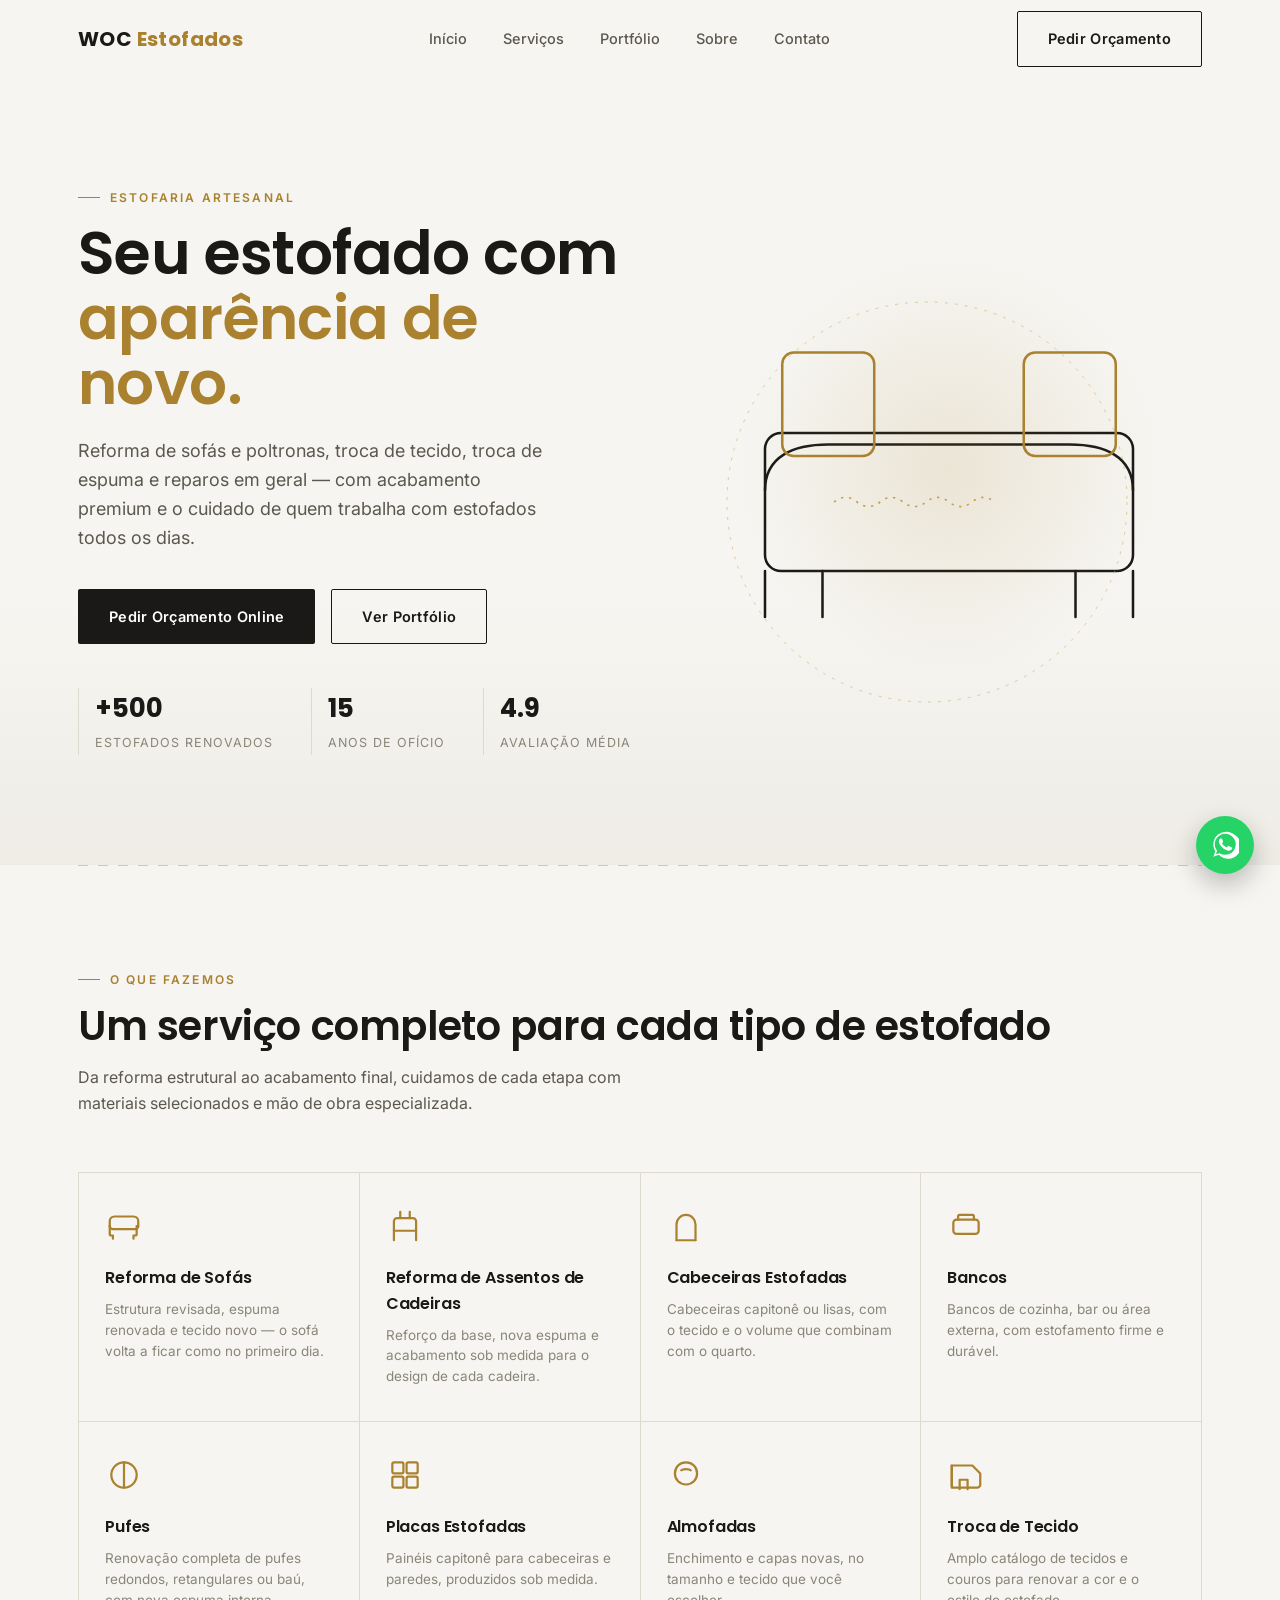
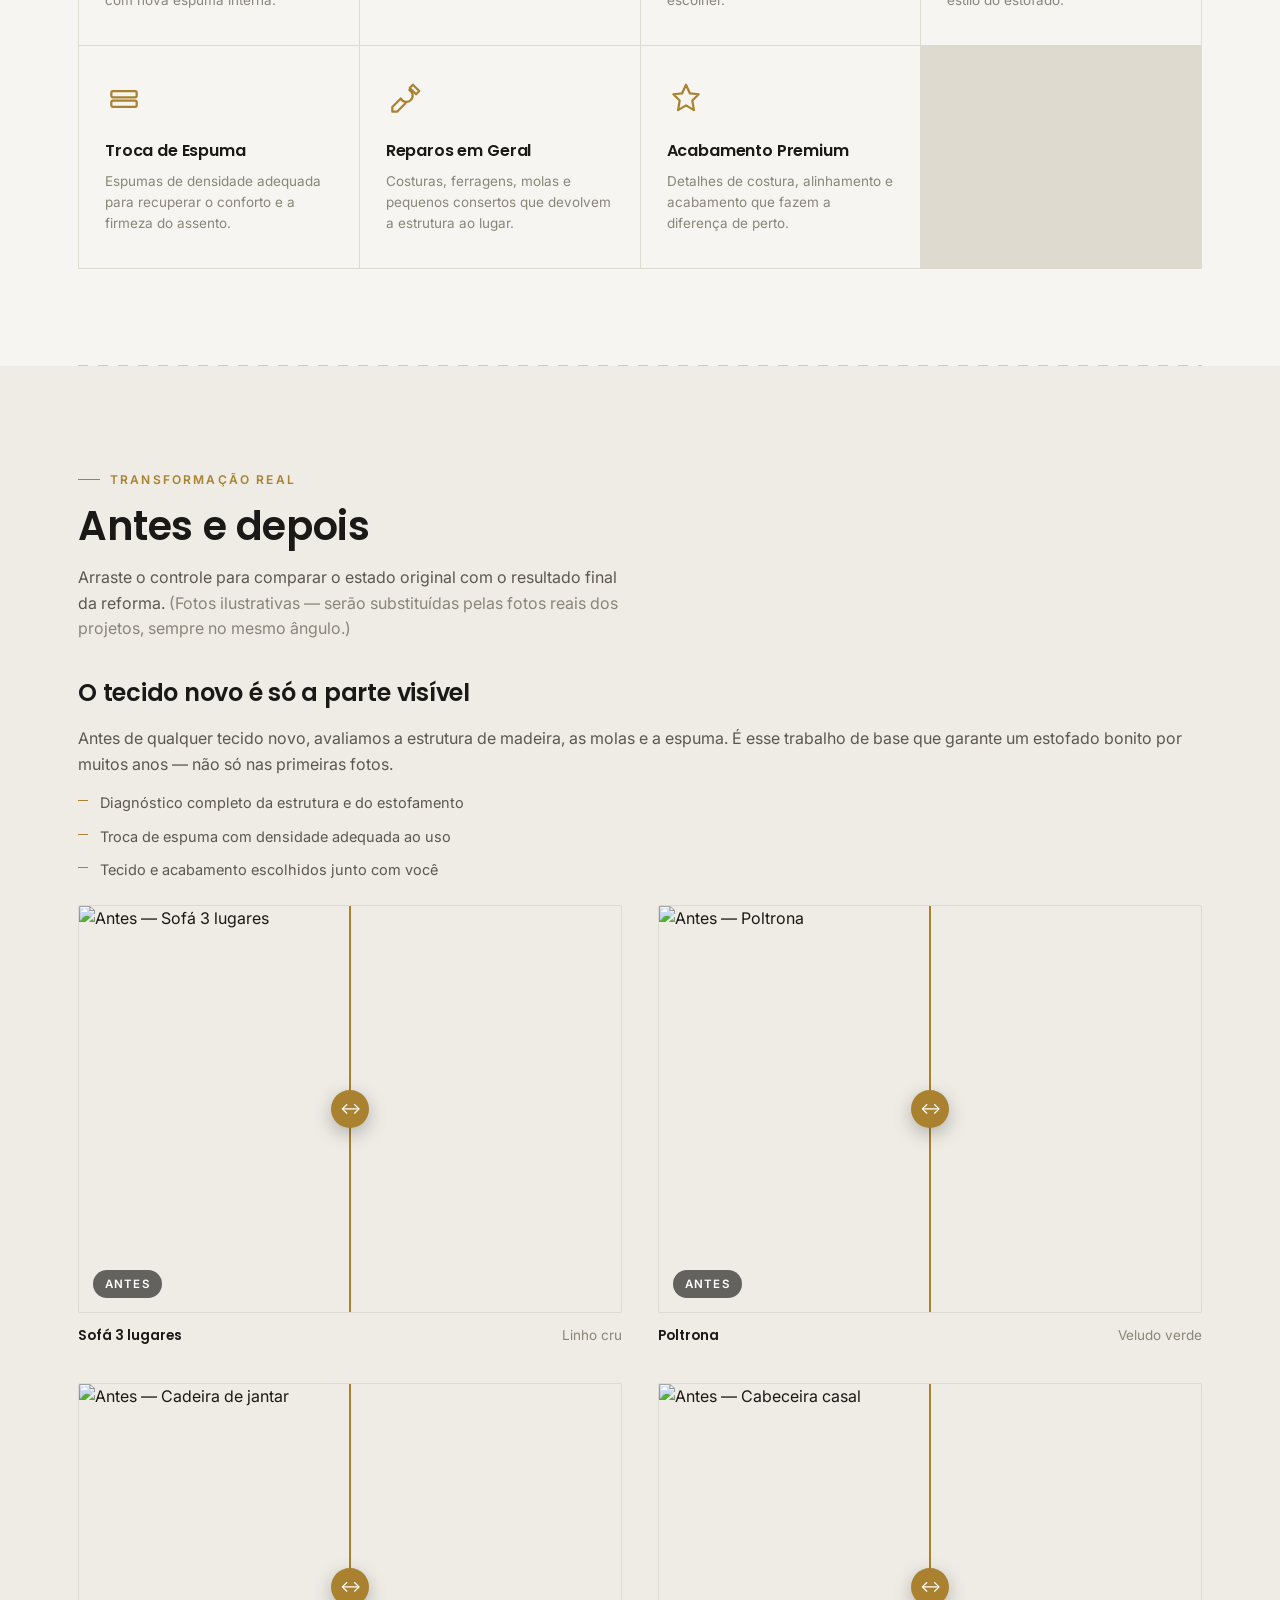
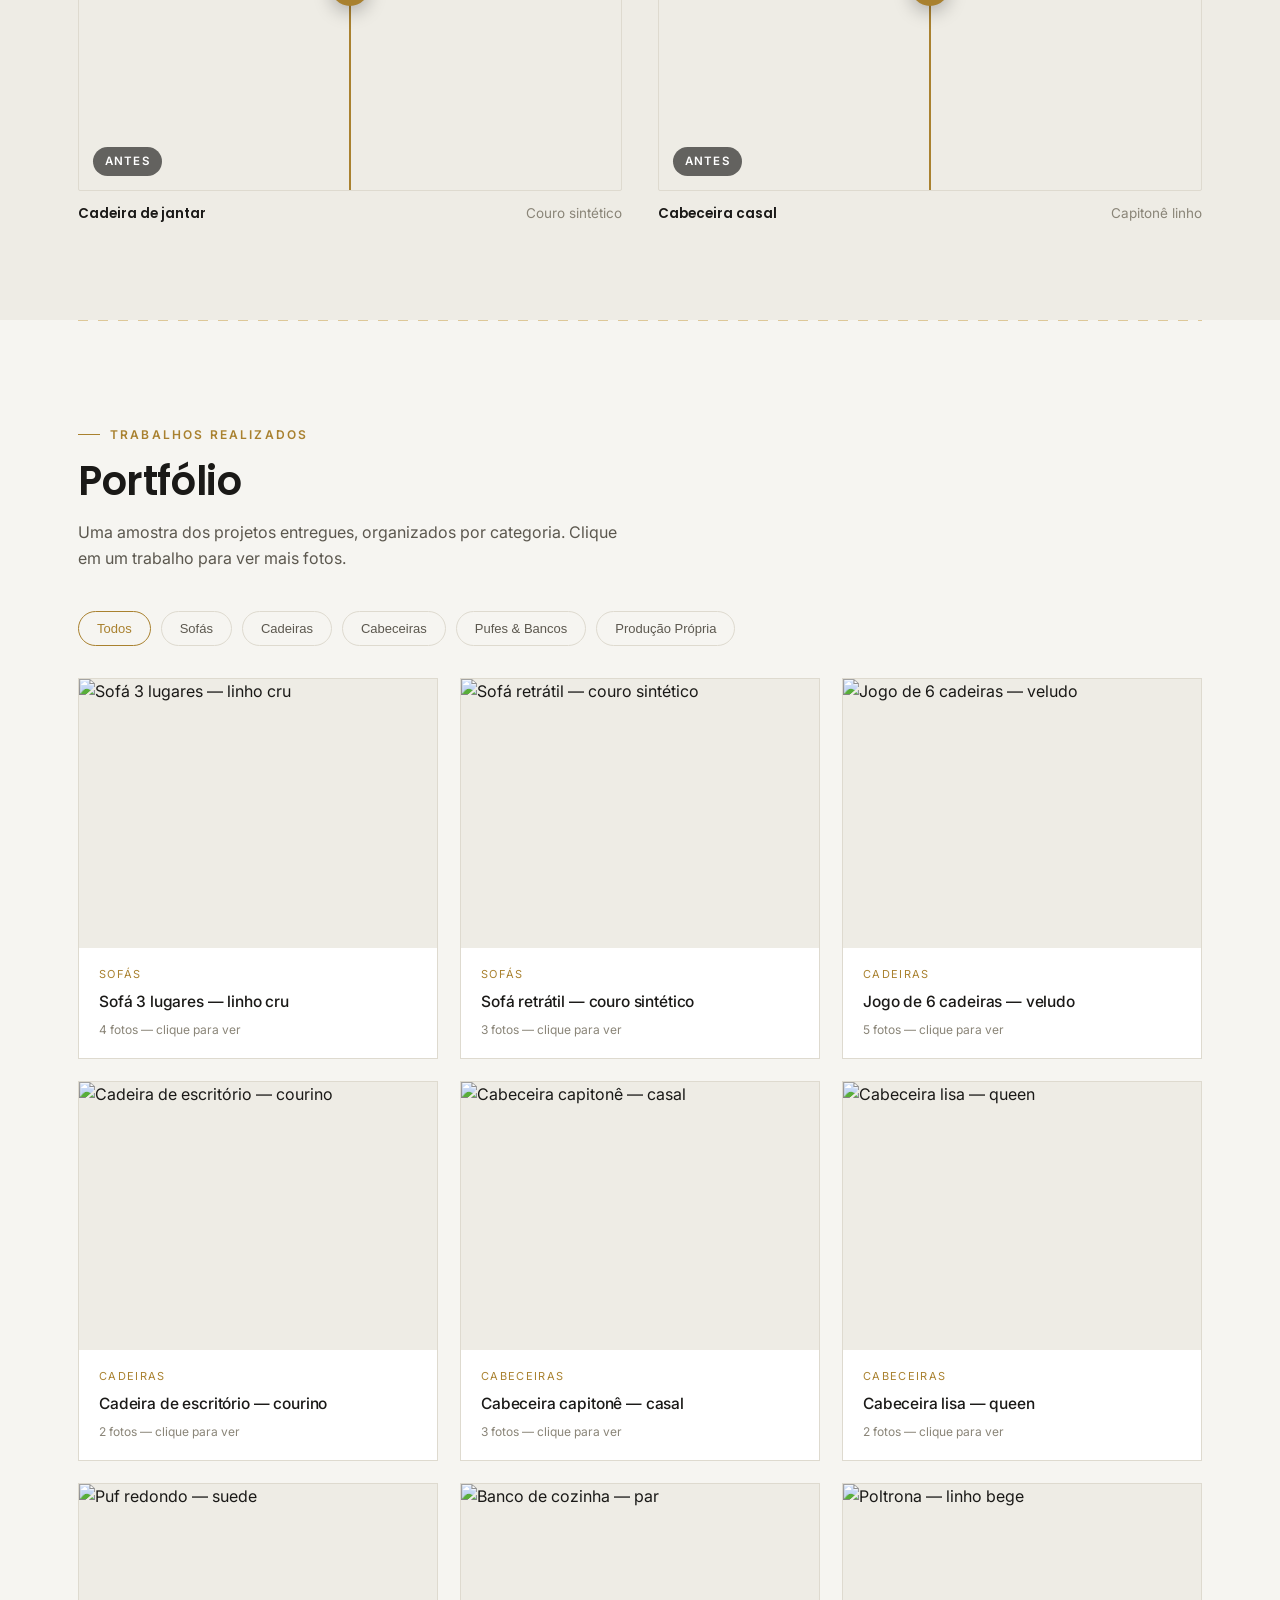
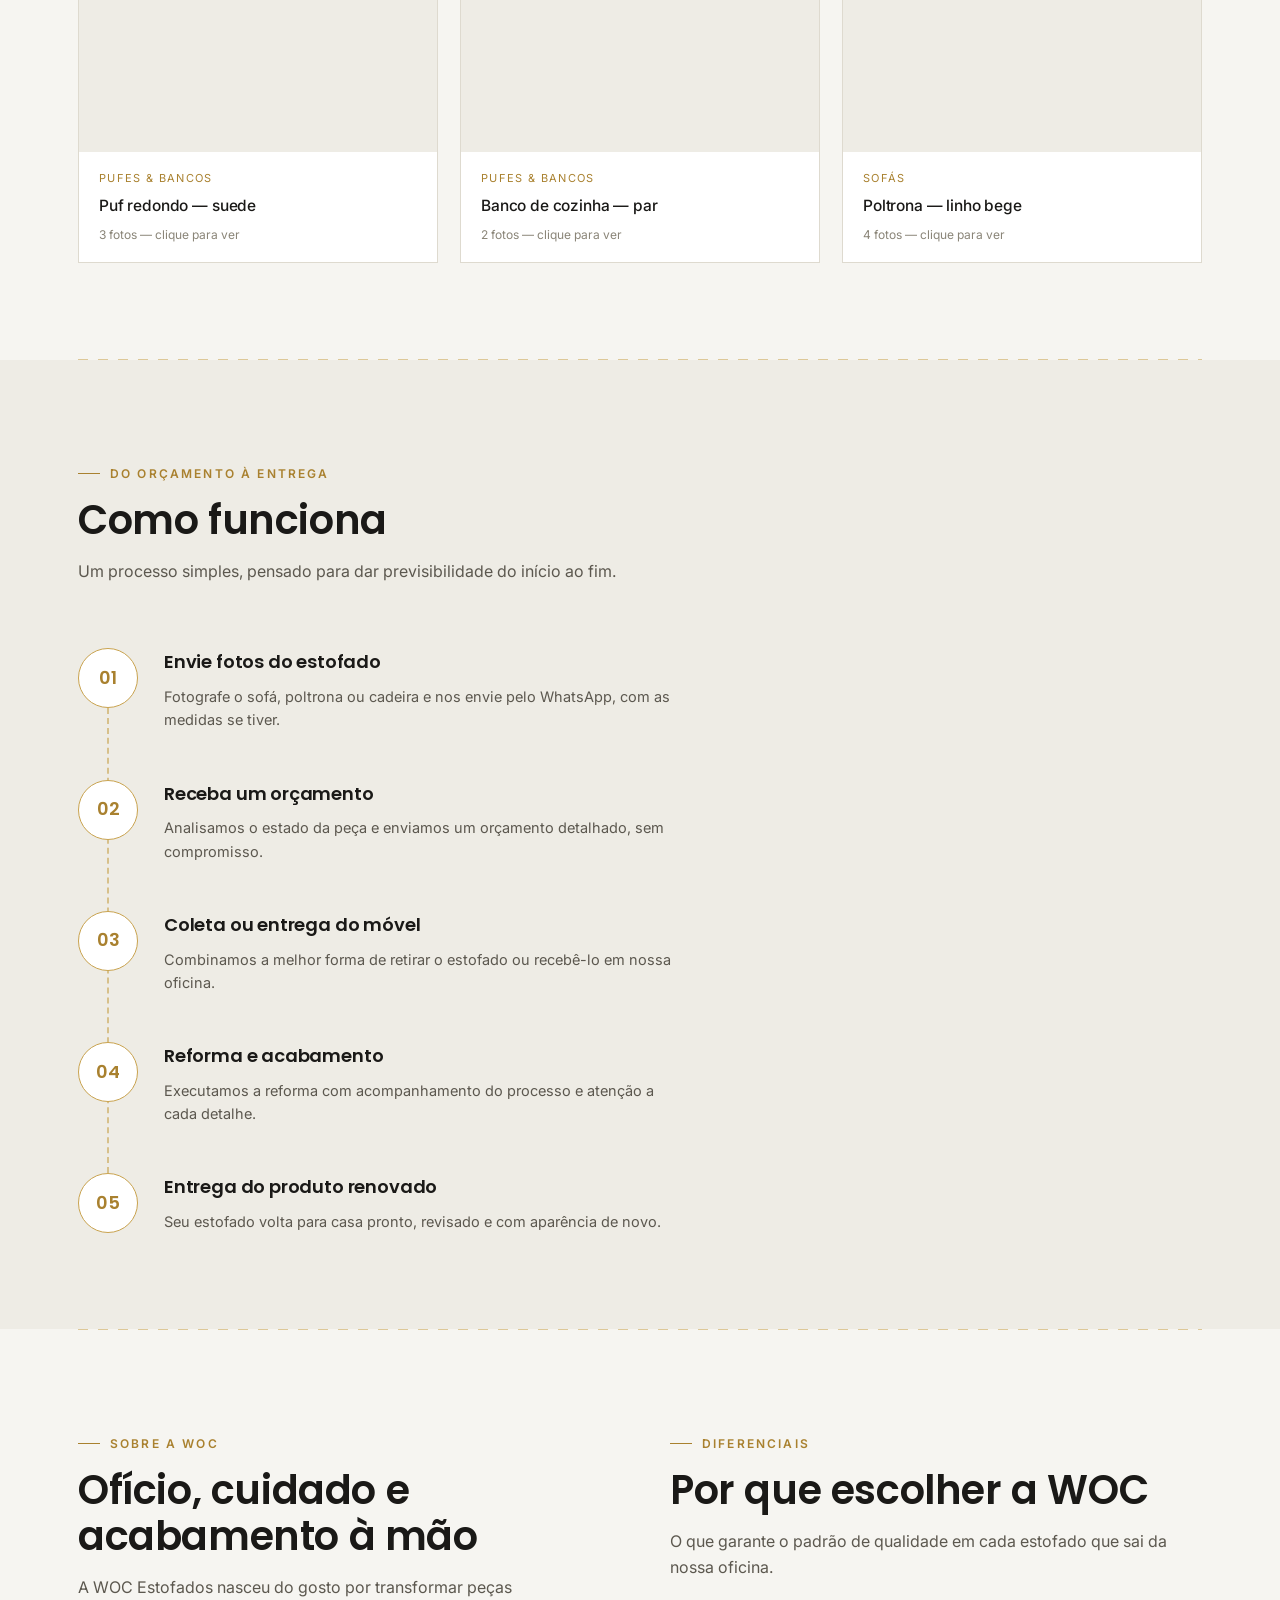
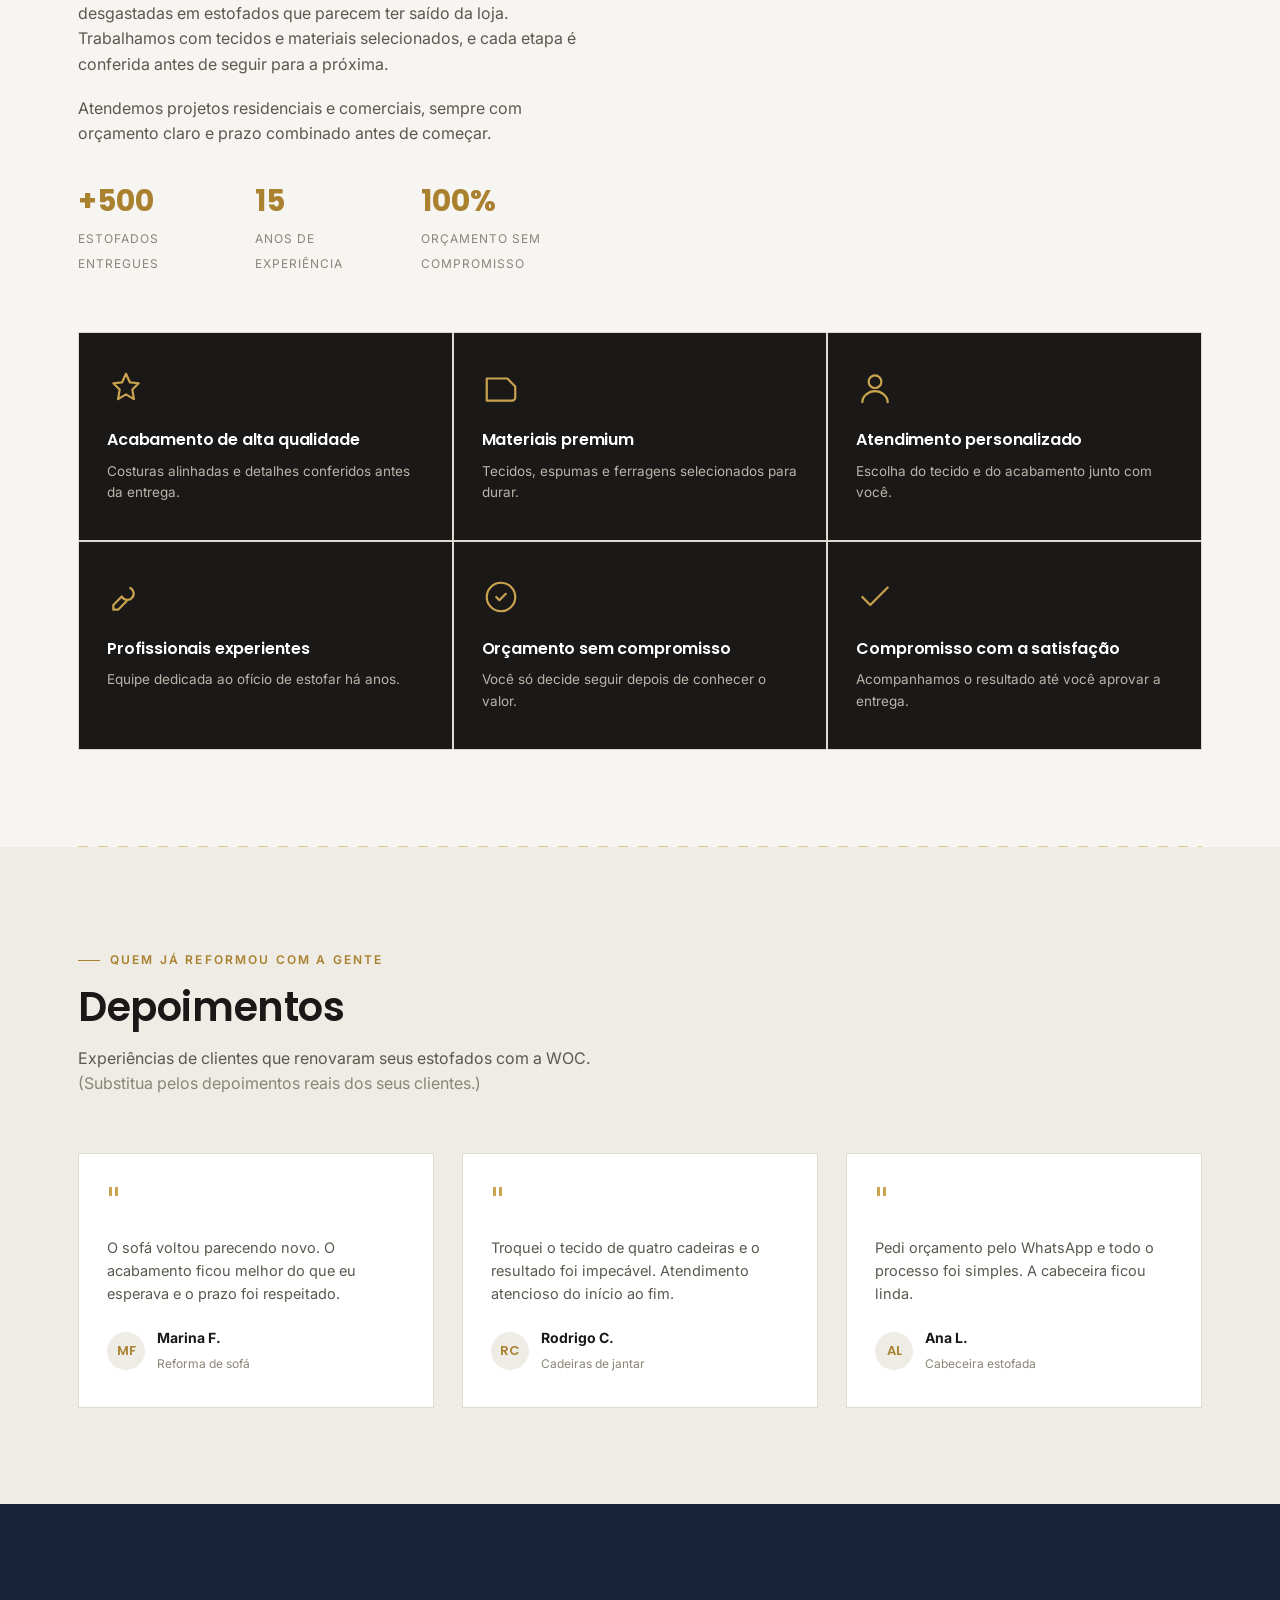
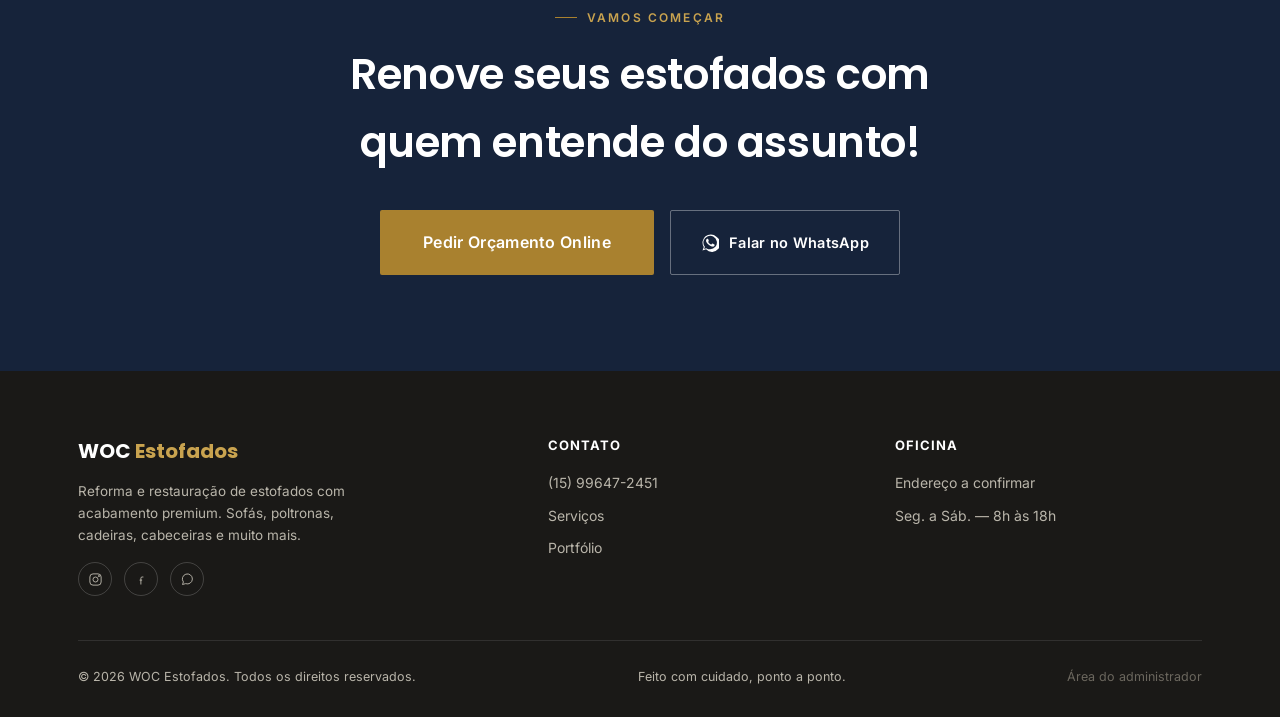
==== commit a47c4e5e: "up" ====
--- a/index.html
+++ b/index.html
@@ -11,274 +11,7 @@
 <link rel="preconnect" href="https://fonts.googleapis.com">
 <link rel="preconnect" href="https://fonts.gstatic.com" crossorigin>
 <link href="https://fonts.googleapis.com/css2?family=Inter:wght@400;500;600&family=Poppins:wght@500;600;700&display=swap" rel="stylesheet">
-<style>
-  :root{
-    --bg:#F6F5F1;
-    --bg-alt:#EEECE5;
-    --charcoal:#1A1917;
-    --graphite:#5C584F;
-    --graphite-soft:#8A8578;
-    --gold:#A9812F;
-    --gold-light:#C9A34F;
-    --navy:#16233A;
-    --white:#FFFFFF;
-    --line:#DEDACF;
-    --radius:2px;
-    --maxw:1180px;
-    --ease:cubic-bezier(.22,.61,.36,1);
-  }
-  *{box-sizing:border-box;margin:0;padding:0;}
-  html{scroll-behavior:smooth;}
-  body{
-    background:var(--bg);
-    color:var(--charcoal);
-    font-family:'Inter',sans-serif;
-    font-size:16px;
-    line-height:1.6;
-    -webkit-font-smoothing:antialiased;
-    overflow-x:hidden;
-  }
-  h1,h2,h3,h4{font-family:'Poppins',sans-serif;font-weight:600;letter-spacing:-0.01em;color:var(--charcoal);}
-  a{color:inherit;text-decoration:none;}
-  img{max-width:100%;display:block;}
-  ul{list-style:none;}
-  .wrap{max-width:var(--maxw);margin:0 auto;padding:0 28px;}
-  .eyebrow{
-    display:inline-flex;align-items:center;gap:10px;
-    font-family:'Inter',sans-serif;font-weight:600;font-size:12px;
-    letter-spacing:.18em;text-transform:uppercase;color:var(--gold);
-    margin-bottom:14px;
-  }
-  .eyebrow::before{content:"";width:22px;height:1px;background:var(--gold);display:inline-block;}
-  .section-title{font-size:clamp(28px,4vw,40px);line-height:1.15;margin-bottom:16px;}
-  .section-sub{color:var(--graphite);max-width:560px;font-size:16px;}
-  .section{padding:96px 0;position:relative;}
-  .section.alt{background:var(--bg-alt);}
-
-  /* Stitch seam divider — signature motif */
-  .seam{
-    height:1px;width:100%;
-    background-image:repeating-linear-gradient(90deg,var(--gold-light) 0 10px, transparent 10px 20px);
-    opacity:.55;
-  }
-  .seam-wrap{max-width:var(--maxw);margin:0 auto;padding:0 28px;}
-
-  /* Buttons */
-  .btn{
-    display:inline-flex;align-items:center;justify-content:center;gap:10px;
-    padding:15px 30px;font-family:'Inter',sans-serif;font-weight:600;font-size:14.5px;
-    letter-spacing:.02em;border-radius:var(--radius);cursor:pointer;border:1px solid transparent;
-    transition:transform .35s var(--ease),background .3s,border-color .3s,color .3s;
-    white-space:nowrap;
-  }
-  .btn:hover{transform:translateY(-2px);}
-  .btn-primary{background:var(--charcoal);color:var(--white);}
-  .btn-primary:hover{background:var(--navy);}
-  .btn-outline{background:transparent;color:var(--charcoal);border-color:var(--charcoal);}
-  .btn-outline:hover{border-color:var(--gold);color:var(--gold);}
-  .btn-gold{background:var(--gold);color:var(--white);}
-  .btn-gold:hover{background:#8f6c25;}
-
-  /* Header */
-  header{
-    position:fixed;top:0;left:0;right:0;z-index:100;
-    background:rgba(246,245,241,.86);backdrop-filter:blur(10px);
-    border-bottom:1px solid transparent;
-    transition:border-color .3s,background .3s;
-  }
-  header.scrolled{border-bottom-color:var(--line);}
-  .nav{display:flex;align-items:center;justify-content:space-between;height:78px;}
-  .logo{font-family:'Poppins',sans-serif;font-weight:700;font-size:20px;letter-spacing:.02em;}
-  .logo span{color:var(--gold);}
-  .nav-links{display:flex;align-items:center;gap:36px;}
-  .nav-links a{font-size:14.5px;font-weight:500;color:var(--graphite);transition:color .25s;position:relative;}
-  .nav-links a:hover{color:var(--charcoal);}
-  .nav-links a::after{content:"";position:absolute;left:0;bottom:-6px;width:0;height:1px;background:var(--gold);transition:width .3s var(--ease);}
-  .nav-links a:hover::after{width:100%;}
-  .nav-cta{display:flex;align-items:center;gap:18px;}
-  .burger{display:none;flex-direction:column;gap:5px;background:none;border:none;cursor:pointer;padding:8px;}
-  .burger span{width:22px;height:1.5px;background:var(--charcoal);display:block;transition:transform .3s,opacity .3s;}
-  .mobile-panel{
-    display:none;position:fixed;inset:78px 0 0 0;background:var(--bg);z-index:99;
-    padding:36px 28px;flex-direction:column;gap:26px;
-  }
-  .mobile-panel.open{display:flex;}
-  .mobile-panel a{font-size:20px;font-family:'Poppins',sans-serif;font-weight:500;}
-
-  /* Hero */
-  .hero{
-    padding:180px 0 110px;position:relative;overflow:hidden;
-    background:linear-gradient(180deg,var(--bg) 0%,var(--bg) 70%,var(--bg-alt) 100%);
-  }
-  .hero-grid{display:grid;grid-template-columns:1.05fr .95fr;gap:60px;align-items:center;}
-  .hero h1{font-size:clamp(38px,5.4vw,60px);line-height:1.08;margin-bottom:22px;}
-  .hero h1 em{font-style:normal;color:var(--gold);}
-  .hero p{font-size:18px;color:var(--graphite);max-width:480px;margin-bottom:36px;}
-  .hero-actions{display:flex;gap:16px;flex-wrap:wrap;margin-bottom:44px;}
-  .hero-stats{display:flex;gap:38px;}
-  .hero-stats div{border-left:1px solid var(--line);padding-left:16px;}
-  .hero-stats strong{display:block;font-family:'Poppins',sans-serif;font-size:26px;color:var(--charcoal);}
-  .hero-stats span{font-size:12.5px;color:var(--graphite-soft);text-transform:uppercase;letter-spacing:.08em;}
-
-  .hero-art{position:relative;display:flex;align-items:center;justify-content:center;}
-  .hero-art svg{width:100%;max-width:460px;height:auto;}
-  .hero-art .halo{position:absolute;width:420px;height:420px;border-radius:50%;background:radial-gradient(circle,rgba(169,129,47,.14),transparent 70%);z-index:0;}
-  .hero-art .stitch-orbit{position:absolute;inset:0;}
-  .hero-art .stitch-orbit circle{fill:none;stroke:var(--gold-light);stroke-width:1;stroke-dasharray:3 7;opacity:.5;}
-
-  /* Reveal on scroll */
-  .reveal{opacity:0;transform:translateY(26px);transition:opacity .8s var(--ease),transform .8s var(--ease);}
-  .reveal.in{opacity:1;transform:translateY(0);}
-
-  /* Services */
-  .services-grid{display:grid;grid-template-columns:repeat(4,1fr);gap:1px;background:var(--line);border:1px solid var(--line);margin-top:56px;}
-  .service-card{background:var(--bg);padding:34px 26px;transition:background .3s;}
-  .service-card:hover{background:var(--white);}
-  .service-icon{width:38px;height:38px;color:var(--gold);margin-bottom:20px;}
-  .service-icon svg{width:100%;height:100%;stroke:currentColor;fill:none;stroke-width:1.4;stroke-linecap:round;stroke-linejoin:round;}
-  .service-card h3{font-size:16px;margin-bottom:8px;}
-  .service-card p{font-size:13.5px;color:var(--graphite-soft);line-height:1.55;}
-
-  /* Before / After slider */
-  .compare-wrap{display:grid;grid-template-columns:1fr 1fr;gap:44px;align-items:center;margin-top:56px;}
-  .compare{
-    position:relative;aspect-ratio:4/3;border-radius:var(--radius);overflow:hidden;
-    border:1px solid var(--line);cursor:ew-resize;user-select:none;
-  }
-  .compare .layer{position:absolute;inset:0;display:flex;align-items:flex-end;justify-content:flex-start;padding:18px;font-family:'Poppins',sans-serif;font-weight:600;font-size:13px;letter-spacing:.1em;text-transform:uppercase;}
-  .compare .before{background:repeating-linear-gradient(135deg,#cfc9ba,#cfc9ba 2px,#bdb6a4 2px,#bdb6a4 4px);color:#4a4636;}
-  .compare .after{background:linear-gradient(135deg,#3a3226,#1A1917 60%);color:var(--gold-light);clip-path:inset(0 0 0 50%);}
-  .compare .handle{
-    position:absolute;top:0;bottom:0;left:50%;width:2px;background:var(--gold);
-    transform:translateX(-1px);pointer-events:none;
-  }
-  .compare .handle::after{
-    content:"↔";position:absolute;top:50%;left:50%;transform:translate(-50%,-50%);
-    width:38px;height:38px;background:var(--gold);color:var(--white);border-radius:50%;
-    display:flex;align-items:center;justify-content:center;font-size:16px;box-shadow:0 6px 18px rgba(0,0,0,.25);
-  }
-  .compare-note{font-size:13px;color:var(--graphite-soft);margin-top:14px;}
-  .compare-copy h3{font-size:24px;margin-bottom:14px;}
-  .compare-copy p{color:var(--graphite);margin-bottom:14px;}
-  .compare-copy ul li{position:relative;padding-left:22px;margin-bottom:10px;color:var(--graphite);font-size:14.5px;}
-  .compare-copy ul li::before{content:"";position:absolute;left:0;top:9px;width:10px;height:1px;background:var(--gold);}
-
-  /* Portfolio */
-  .filter-row{display:flex;gap:10px;flex-wrap:wrap;margin:40px 0 0;}
-  .filter-btn{
-    padding:9px 18px;border:1px solid var(--line);border-radius:20px;font-size:13px;font-weight:500;
-    background:transparent;cursor:pointer;color:var(--graphite);transition:all .25s;
-  }
-  .filter-btn.active,.filter-btn:hover{border-color:var(--gold);color:var(--gold);}
-  .portfolio-grid{display:grid;grid-template-columns:repeat(3,1fr);gap:22px;margin-top:32px;}
-  .p-card{border:1px solid var(--line);background:var(--white);overflow:hidden;transition:transform .35s var(--ease),box-shadow .35s;}
-  .p-card:hover{transform:translateY(-4px);box-shadow:0 18px 34px rgba(26,25,23,.08);}
-  .p-thumb{
-    aspect-ratio:4/3;background:linear-gradient(135deg,var(--bg-alt),#e3dfd4);
-    display:flex;align-items:center;justify-content:center;color:var(--graphite-soft);position:relative;
-  }
-  .p-thumb svg{width:34px;height:34px;stroke:var(--gold-light);fill:none;stroke-width:1.3;}
-  .p-info{padding:18px 20px;}
-  .p-info .cat{font-size:11px;letter-spacing:.12em;text-transform:uppercase;color:var(--gold);margin-bottom:6px;display:block;}
-  .p-info h4{font-size:15.5px;font-weight:500;font-family:'Inter',sans-serif;color:var(--charcoal);}
-
-  /* Como funciona */
-  .steps{position:relative;margin-top:64px;}
-  .steps::before{
-    content:"";position:absolute;left:29px;top:10px;bottom:10px;width:0;
-    border-left:2px dashed var(--gold-light);opacity:.6;
-  }
-  .step{display:grid;grid-template-columns:60px 1fr;gap:26px;padding-bottom:48px;position:relative;}
-  .step:last-child{padding-bottom:0;}
-  .step-num{
-    width:60px;height:60px;border-radius:50%;background:var(--white);border:1px solid var(--gold-light);
-    display:flex;align-items:center;justify-content:center;font-family:'Poppins',sans-serif;font-weight:600;
-    font-size:18px;color:var(--gold);z-index:1;
-  }
-  .step h4{font-size:18px;margin-bottom:8px;}
-  .step p{color:var(--graphite);font-size:14.5px;max-width:520px;}
-
-  /* Diferenciais */
-  .about-row{display:grid;grid-template-columns:1fr 1fr;gap:60px;align-items:start;}
-  .about-row p{color:var(--graphite);margin-bottom:18px;max-width:520px;}
-  .stat-row{display:flex;gap:40px;margin-top:30px;}
-  .stat-row div strong{display:block;font-family:'Poppins',sans-serif;font-size:30px;color:var(--gold);}
-  .stat-row div span{font-size:12px;text-transform:uppercase;letter-spacing:.08em;color:var(--graphite-soft);}
-
-  .diff-grid{display:grid;grid-template-columns:repeat(3,1fr);gap:2px;background:var(--line);border:1px solid var(--line);margin-top:56px;}
-  .diff-card{background:var(--charcoal);color:var(--white);padding:36px 28px;}
-  .diff-card .service-icon{color:var(--gold-light);}
-  .diff-card h3{color:var(--white);font-size:16px;margin-bottom:8px;}
-  .diff-card p{color:#B9B5AA;font-size:13.5px;}
-
-  /* Depoimentos */
-  .testi-grid{display:grid;grid-template-columns:repeat(3,1fr);gap:28px;margin-top:56px;}
-  .testi-card{background:var(--white);border:1px solid var(--line);padding:32px 28px;position:relative;}
-  .testi-card .quote-mark{font-family:'Poppins',sans-serif;font-size:44px;color:var(--gold-light);line-height:1;margin-bottom:6px;}
-  .testi-card p{color:var(--graphite);font-size:14.5px;margin-bottom:22px;}
-  .testi-person{display:flex;align-items:center;gap:12px;}
-  .avatar{width:38px;height:38px;border-radius:50%;background:var(--bg-alt);display:flex;align-items:center;justify-content:center;font-family:'Poppins',sans-serif;font-weight:600;font-size:13px;color:var(--gold);}
-  .testi-person strong{display:block;font-size:14px;}
-  .testi-person span{font-size:12px;color:var(--graphite-soft);}
-
-  /* CTA final */
-  .cta-final{
-    background:var(--navy);color:var(--white);text-align:center;padding:96px 0;
-  }
-  .cta-final h2{color:var(--white);font-size:clamp(28px,4vw,42px);max-width:680px;margin:0 auto 34px;}
-  .cta-final .btn-gold{padding:19px 42px;font-size:16px;}
-
-  /* Footer */
-  footer{background:var(--charcoal);color:#B9B5AA;padding:64px 0 30px;}
-  .foot-grid{display:grid;grid-template-columns:1.4fr 1fr 1fr;gap:40px;padding-bottom:44px;border-bottom:1px solid rgba(255,255,255,.1);}
-  .foot-logo{font-family:'Poppins',sans-serif;font-weight:700;font-size:20px;color:var(--white);margin-bottom:14px;}
-  .foot-logo span{color:var(--gold-light);}
-  .foot-grid p{font-size:13.5px;max-width:280px;line-height:1.6;}
-  .foot-col h5{color:var(--white);font-size:13px;letter-spacing:.08em;text-transform:uppercase;margin-bottom:16px;font-family:'Inter',sans-serif;}
-  .foot-col li{margin-bottom:10px;font-size:14px;}
-  .foot-col a:hover{color:var(--gold-light);}
-  .social-row{display:flex;gap:12px;margin-top:16px;}
-  .social-row a{width:34px;height:34px;border:1px solid rgba(255,255,255,.18);border-radius:50%;display:flex;align-items:center;justify-content:center;transition:border-color .25s,color .25s;}
-  .social-row a:hover{border-color:var(--gold-light);color:var(--gold-light);}
-  .social-row svg{width:15px;height:15px;stroke:currentColor;fill:none;stroke-width:1.5;}
-  .foot-bottom{display:flex;justify-content:space-between;align-items:center;padding-top:26px;font-size:12.5px;flex-wrap:wrap;gap:10px;}
-
-  /* Floating WhatsApp */
-  .wa-float{
-    position:fixed;bottom:26px;right:26px;z-index:90;
-    width:58px;height:58px;border-radius:50%;background:#25D366;
-    display:flex;align-items:center;justify-content:center;box-shadow:0 10px 26px rgba(0,0,0,.25);
-    transition:transform .3s var(--ease);
-  }
-  .wa-float:hover{transform:scale(1.08);}
-  .wa-float svg{width:28px;height:28px;fill:var(--white);}
-
-  @media (max-width:980px){
-    .hero-grid{grid-template-columns:1fr;}
-    .hero-art{order:-1;max-width:320px;margin:0 auto 20px;}
-    .services-grid{grid-template-columns:repeat(2,1fr);}
-    .diff-grid{grid-template-columns:repeat(2,1fr);}
-    .portfolio-grid{grid-template-columns:repeat(2,1fr);}
-    .testi-grid{grid-template-columns:1fr;}
-    .compare-wrap{grid-template-columns:1fr;}
-    .about-row{grid-template-columns:1fr;}
-    .foot-grid{grid-template-columns:1fr;}
-    .nav-links{display:none;}
-    .nav-cta .btn-outline{display:none;}
-    .burger{display:flex;}
-  }
-  @media (max-width:600px){
-    .services-grid{grid-template-columns:1fr 1fr;}
-    .diff-grid{grid-template-columns:1fr;}
-    .portfolio-grid{grid-template-columns:1fr;}
-    .hero-stats{gap:22px;flex-wrap:wrap;}
-    .section{padding:72px 0;}
-  }
-  @media (prefers-reduced-motion:reduce){
-    *{animation:none!important;transition:none!important;}
-    .reveal{opacity:1;transform:none;}
-  }
-</style>
+<link rel="stylesheet" href="css/style.css">
 </head>
 <body>
 
@@ -293,7 +26,7 @@
       <a href="#contato">Contato</a>
     </nav>
     <div class="nav-cta">
-      <a href="#contato" class="btn btn-outline">Solicitar Orçamento</a>
+      <a href="orcamento.html" class="btn btn-outline">Pedir Orçamento</a>
       <button class="burger" id="burger" aria-label="Abrir menu">
         <span></span><span></span><span></span>
       </button>
@@ -307,7 +40,7 @@
   <a href="#portfolio">Portfólio</a>
   <a href="#sobre">Sobre</a>
   <a href="#contato">Contato</a>
-  <a href="#contato" class="btn btn-primary" style="margin-top:10px;width:fit-content;">Solicitar Orçamento</a>
+  <a href="orcamento.html" class="btn btn-primary" style="margin-top:10px;width:fit-content;">Pedir Orçamento</a>
 </div>
 
 <!-- HERO -->
@@ -318,7 +51,7 @@
       <h1 class="reveal">Seu estofado com <em>aparência de novo.</em></h1>
       <p class="reveal">Reforma de sofás e poltronas, troca de tecido, troca de espuma e reparos em geral — com acabamento premium e o cuidado de quem trabalha com estofados todos os dias.</p>
       <div class="hero-actions reveal">
-        <a href="#contato" class="btn btn-primary">Solicitar Orçamento</a>
+        <a href="orcamento.html" class="btn btn-primary">Pedir Orçamento Online</a>
         <a href="#portfolio" class="btn btn-outline">Ver Portfólio</a>
       </div>
       <div class="hero-stats reveal">
@@ -421,26 +154,20 @@
   <div class="wrap">
     <span class="eyebrow reveal">Transformação real</span>
     <h2 class="section-title reveal">Antes e depois</h2>
-    <p class="section-sub reveal">Arraste o controle para comparar o estado original com o resultado final da reforma.</p>
-
-    <div class="compare-wrap">
-      <div class="reveal">
-        <div class="compare" id="compareSlider">
-          <div class="layer before">Antes</div>
-          <div class="layer after" id="afterLayer">Depois</div>
-          <div class="handle" id="handle" style="left:50%"></div>
-        </div>
-        <p class="compare-note">* Imagem ilustrativa. Substitua pelas fotos reais dos projetos da WOC Estofados.</p>
-      </div>
-      <div class="compare-copy reveal">
-        <h3>O tecido novo é só a parte visível</h3>
-        <p>Antes de qualquer tecido novo, avaliamos a estrutura de madeira, as molas e a espuma. É esse trabalho de base que garante um estofado bonito por muitos anos — não só nas primeiras fotos.</p>
-        <ul>
-          <li>Diagnóstico completo da estrutura e do estofamento</li>
-          <li>Troca de espuma com densidade adequada ao uso</li>
-          <li>Tecido e acabamento escolhidos junto com você</li>
-        </ul>
-      </div>
+    <p class="section-sub reveal">Arraste o controle para comparar o estado original com o resultado final da reforma. <em style="color:var(--graphite-soft);font-style:normal;">(Fotos ilustrativas — serão substituídas pelas fotos reais dos projetos, sempre no mesmo ângulo.)</em></p>
+
+    <div class="compare-copy reveal" style="margin:32px 0 8px;">
+      <h3>O tecido novo é só a parte visível</h3>
+      <p>Antes de qualquer tecido novo, avaliamos a estrutura de madeira, as molas e a espuma. É esse trabalho de base que garante um estofado bonito por muitos anos — não só nas primeiras fotos.</p>
+      <ul>
+        <li>Diagnóstico completo da estrutura e do estofamento</li>
+        <li>Troca de espuma com densidade adequada ao uso</li>
+        <li>Tecido e acabamento escolhidos junto com você</li>
+      </ul>
+    </div>
+
+    <div class="ba-grid" id="baGrid">
+      <!-- sliders inserted by JS -->
     </div>
   </div>
 </section>
@@ -452,7 +179,7 @@
   <div class="wrap">
     <span class="eyebrow reveal">Trabalhos realizados</span>
     <h2 class="section-title reveal">Portfólio</h2>
-    <p class="section-sub reveal">Uma amostra dos projetos entregues, organizados por categoria.</p>
+    <p class="section-sub reveal">Uma amostra dos projetos entregues, organizados por categoria. Clique em um trabalho para ver mais fotos.</p>
 
     <div class="filter-row reveal">
       <button class="filter-btn active" data-filter="all">Todos</button>
@@ -460,6 +187,7 @@
       <button class="filter-btn" data-filter="cadeiras">Cadeiras</button>
       <button class="filter-btn" data-filter="cabeceiras">Cabeceiras</button>
       <button class="filter-btn" data-filter="pufes">Pufes &amp; Bancos</button>
+      <button class="filter-btn" data-filter="proprios">Produção Própria</button>
     </div>
 
     <div class="portfolio-grid" id="portfolioGrid">
@@ -467,6 +195,23 @@
     </div>
   </div>
 </section>
+
+<!-- LIGHTBOX -->
+<div class="lightbox" id="lightbox" aria-hidden="true">
+  <div class="lightbox-inner">
+    <button class="lightbox-close" id="lightboxClose" aria-label="Fechar">✕</button>
+    <div class="lightbox-stage">
+      <button class="lightbox-nav prev" id="lightboxPrev" aria-label="Foto anterior">‹</button>
+      <div class="lightbox-image" id="lightboxImage"></div>
+      <button class="lightbox-nav next" id="lightboxNext" aria-label="Próxima foto">›</button>
+    </div>
+    <div class="lightbox-info">
+      <span class="cat" id="lightboxCat"></span>
+      <h4 id="lightboxTitle"></h4>
+      <span class="lightbox-count" id="lightboxCount"></span>
+    </div>
+  </div>
+</div>
 
 <div class="seam-wrap"><div class="seam"></div></div>
 
@@ -572,17 +317,17 @@
 
     <div class="testi-grid">
       <div class="testi-card reveal">
-        <div class="quote-mark">“</div>
+        <div class="quote-mark">"</div>
         <p>O sofá voltou parecendo novo. O acabamento ficou melhor do que eu esperava e o prazo foi respeitado.</p>
         <div class="testi-person"><div class="avatar">MF</div><div><strong>Marina F.</strong><span>Reforma de sofá</span></div></div>
       </div>
       <div class="testi-card reveal">
-        <div class="quote-mark">“</div>
+        <div class="quote-mark">"</div>
         <p>Troquei o tecido de quatro cadeiras e o resultado foi impecável. Atendimento atencioso do início ao fim.</p>
         <div class="testi-person"><div class="avatar">RC</div><div><strong>Rodrigo C.</strong><span>Cadeiras de jantar</span></div></div>
       </div>
       <div class="testi-card reveal">
-        <div class="quote-mark">“</div>
+        <div class="quote-mark">"</div>
         <p>Pedi orçamento pelo WhatsApp e todo o processo foi simples. A cabeceira ficou linda.</p>
         <div class="testi-person"><div class="avatar">AL</div><div><strong>Ana L.</strong><span>Cabeceira estofada</span></div></div>
       </div>
@@ -595,10 +340,13 @@
   <div class="wrap reveal">
     <span class="eyebrow" style="color:var(--gold-light);">Vamos começar</span>
     <h2>Renove seus estofados com quem entende do assunto!</h2>
-    <a href="https://wa.me/5515996472451" target="_blank" rel="noopener" class="btn btn-gold">
-      <svg width="18" height="18" viewBox="0 0 24 24" fill="currentColor"><path d="M20.5 3.5A11 11 0 0 0 3.7 17.4L2 22l4.7-1.6A11 11 0 1 0 20.5 3.5Zm-8.4 16.9a9 9 0 0 1-4.6-1.2l-.3-.2-3 1 1-2.9-.2-.3a9 9 0 1 1 7.1 3.6Zm5-6.7c-.3-.1-1.6-.8-1.9-.9-.2-.1-.4-.1-.6.1-.2.3-.7.9-.8 1-.2.2-.3.2-.5.1a7.3 7.3 0 0 1-2.2-1.3 8 8 0 0 1-1.5-1.9c-.2-.3 0-.4.1-.6l.4-.5c.1-.1.2-.3.2-.4.1-.2 0-.4 0-.5l-.8-2c-.2-.5-.4-.4-.6-.4h-.5a1 1 0 0 0-.7.3 3 3 0 0 0-1 2.3c0 1.3 1 2.6 1.1 2.8.1.2 2 3.1 4.9 4.3.7.3 1.2.5 1.6.6.7.2 1.3.2 1.8.1.5-.1 1.6-.7 1.9-1.3.2-.6.2-1.1.2-1.3-.1-.1-.3-.2-.5-.3Z"/></svg>
-      Falar no WhatsApp
-    </a>
+    <div style="display:flex;gap:16px;justify-content:center;flex-wrap:wrap;">
+      <a href="orcamento.html" class="btn btn-gold">Pedir Orçamento Online</a>
+      <a href="https://wa.me/5515996472451" target="_blank" rel="noopener" class="btn btn-outline" style="border-color:rgba(255,255,255,.35);color:var(--white);">
+        <svg width="18" height="18" viewBox="0 0 24 24" fill="currentColor"><path d="M20.5 3.5A11 11 0 0 0 3.7 17.4L2 22l4.7-1.6A11 11 0 1 0 20.5 3.5Zm-8.4 16.9a9 9 0 0 1-4.6-1.2l-.3-.2-3 1 1-2.9-.2-.3a9 9 0 1 1 7.1 3.6Zm5-6.7c-.3-.1-1.6-.8-1.9-.9-.2-.1-.4-.1-.6.1-.2.3-.7.9-.8 1-.2.2-.3.2-.5.1a7.3 7.3 0 0 1-2.2-1.3 8 8 0 0 1-1.5-1.9c-.2-.3 0-.4.1-.6l.4-.5c.1-.1.2-.3.2-.4.1-.2 0-.4 0-.5l-.8-2c-.2-.5-.4-.4-.6-.4h-.5a1 1 0 0 0-.7.3 3 3 0 0 0-1 2.3c0 1.3 1 2.6 1.1 2.8.1.2 2 3.1 4.9 4.3.7.3 1.2.5 1.6.6.7.2 1.3.2 1.8.1.5-.1 1.6-.7 1.9-1.3.2-.6.2-1.1.2-1.3-.1-.1-.3-.2-.5-.3Z"/></svg>
+        Falar no WhatsApp
+      </a>
+    </div>
   </div>
 </section>
 
@@ -634,6 +382,7 @@
     <div class="foot-bottom">
       <span id="year-copy">© 2026 WOC Estofados. Todos os direitos reservados.</span>
       <span>Feito com cuidado, ponto a ponto.</span>
+      <a href="admin.html" style="color:#6b675e;">Área do administrador</a>
     </div>
   </div>
 </footer>
@@ -642,92 +391,6 @@
   <svg viewBox="0 0 24 24"><path d="M20.5 3.5A11 11 0 0 0 3.7 17.4L2 22l4.7-1.6A11 11 0 1 0 20.5 3.5Zm-8.4 16.9a9 9 0 0 1-4.6-1.2l-.3-.2-3 1 1-2.9-.2-.3a9 9 0 1 1 7.1 3.6Zm5-6.7c-.3-.1-1.6-.8-1.9-.9-.2-.1-.4-.1-.6.1-.2.3-.7.9-.8 1-.2.2-.3.2-.5.1a7.3 7.3 0 0 1-2.2-1.3 8 8 0 0 1-1.5-1.9c-.2-.3 0-.4.1-.6l.4-.5c.1-.1.2-.3.2-.4.1-.2 0-.4 0-.5l-.8-2c-.2-.5-.4-.4-.6-.4h-.5a1 1 0 0 0-.7.3 3 3 0 0 0-1 2.3c0 1.3 1 2.6 1.1 2.8.1.2 2 3.1 4.9 4.3.7.3 1.2.5 1.6.6.7.2 1.3.2 1.8.1.5-.1 1.6-.7 1.9-1.3.2-.6.2-1.1.2-1.3-.1-.1-.3-.2-.5-.3Z"/></svg>
 </a>
 
-<script>
-  // Header scroll state
-  const header = document.getElementById('site-header');
-  window.addEventListener('scroll', () => {
-    header.classList.toggle('scrolled', window.scrollY > 10);
-  });
-
-  // Mobile menu
-  const burger = document.getElementById('burger');
-  const panel = document.getElementById('mobilePanel');
-  burger.addEventListener('click', () => panel.classList.toggle('open'));
-  panel.querySelectorAll('a').forEach(a => a.addEventListener('click', () => panel.classList.remove('open')));
-
-  // Scroll reveal
-  const revealEls = document.querySelectorAll('.reveal');
-  const io = new IntersectionObserver((entries) => {
-    entries.forEach(e => { if (e.isIntersecting) { e.target.classList.add('in'); io.unobserve(e.target); } });
-  }, { threshold: 0.15 });
-  revealEls.forEach(el => io.observe(el));
-
-  // Before/After slider
-  const compare = document.getElementById('compareSlider');
-  const afterLayer = document.getElementById('afterLayer');
-  const handle = document.getElementById('handle');
-  let dragging = false;
-
-  function setPos(clientX){
-    const rect = compare.getBoundingClientRect();
-    let pct = ((clientX - rect.left) / rect.width) * 100;
-    pct = Math.max(0, Math.min(100, pct));
-    afterLayer.style.clipPath = `inset(0 0 0 ${pct}%)`;
-    handle.style.left = pct + '%';
-  }
-  compare.addEventListener('mousedown', e => { dragging = true; setPos(e.clientX); });
-  window.addEventListener('mousemove', e => { if (dragging) setPos(e.clientX); });
-  window.addEventListener('mouseup', () => dragging = false);
-  compare.addEventListener('touchstart', e => { dragging = true; setPos(e.touches[0].clientX); }, {passive:true});
-  compare.addEventListener('touchmove', e => { if (dragging) setPos(e.touches[0].clientX); }, {passive:true});
-  window.addEventListener('touchend', () => dragging = false);
-
-  // Portfolio data + filter
-  const portfolioData = [
-    {cat:'sofas', label:'Sofás', title:'Sofá 3 lugares — linho cru'},
-    {cat:'sofas', label:'Sofás', title:'Sofá retrátil — couro sintético'},
-    {cat:'cadeiras', label:'Cadeiras', title:'Jogo de 6 cadeiras — veludo'},
-    {cat:'cadeiras', label:'Cadeiras', title:'Cadeira de escritório — courino'},
-    {cat:'cabeceiras', label:'Cabeceiras', title:'Cabeceira capitonê — casal'},
-    {cat:'cabeceiras', label:'Cabeceiras', title:'Cabeceira lisa — queen'},
-    {cat:'pufes', label:'Pufes & Bancos', title:'Puf redondo — suede'},
-    {cat:'pufes', label:'Pufes & Bancos', title:'Banco de cozinha — par'},
-    {cat:'sofas', label:'Sofás', title:'Poltrona — linho bege'},
-  ];
-  const grid = document.getElementById('portfolioGrid');
-  const icon = '<svg viewBox="0 0 24 24"><rect x="3" y="3" width="18" height="18" rx="2"/><path d="M3 15l5-5 4 4 5-6 4 5"/></svg>';
-
-  function renderPortfolio(filter){
-    grid.innerHTML = '';
-    portfolioData
-      .filter(p => filter === 'all' || p.cat === filter)
-      .forEach(p => {
-        const card = document.createElement('div');
-        card.className = 'p-card reveal';
-        card.innerHTML = `
-          <div class="p-thumb">${icon}</div>
-          <div class="p-info">
-            <span class="cat">${p.label}</span>
-            <h4>${p.title}</h4>
-          </div>`;
-        grid.appendChild(card);
-        io.observe(card);
-        requestAnimationFrame(() => card.classList.add('in'));
-      });
-  }
-  renderPortfolio('all');
-
-  document.querySelectorAll('.filter-btn').forEach(btn => {
-    btn.addEventListener('click', () => {
-      document.querySelectorAll('.filter-btn').forEach(b => b.classList.remove('active'));
-      btn.classList.add('active');
-      renderPortfolio(btn.dataset.filter);
-    });
-  });
-
-  // Footer year
-  document.getElementById('year-copy').textContent =
-    `© ${new Date().getFullYear()} WOC Estofados. Todos os direitos reservados.`;
-</script>
+<script src="js/script.js"></script>
 </body>
 </html>
--- a/css/style.css
+++ b/css/style.css
@@ -0,0 +1,312 @@
+:root{
+  --bg:#F6F5F1;
+  --bg-alt:#EEECE5;
+  --charcoal:#1A1917;
+  --graphite:#5C584F;
+  --graphite-soft:#8A8578;
+  --gold:#A9812F;
+  --gold-light:#C9A34F;
+  --navy:#16233A;
+  --white:#FFFFFF;
+  --line:#DEDACF;
+  --radius:2px;
+  --maxw:1180px;
+  --ease:cubic-bezier(.22,.61,.36,1);
+}
+*{box-sizing:border-box;margin:0;padding:0;}
+html{scroll-behavior:smooth;}
+body{
+  background:var(--bg);
+  color:var(--charcoal);
+  font-family:'Inter',sans-serif;
+  font-size:16px;
+  line-height:1.6;
+  -webkit-font-smoothing:antialiased;
+  overflow-x:hidden;
+}
+h1,h2,h3,h4{font-family:'Poppins',sans-serif;font-weight:600;letter-spacing:-0.01em;color:var(--charcoal);}
+a{color:inherit;text-decoration:none;}
+img{max-width:100%;display:block;}
+ul{list-style:none;}
+.wrap{max-width:var(--maxw);margin:0 auto;padding:0 28px;}
+.eyebrow{
+  display:inline-flex;align-items:center;gap:10px;
+  font-family:'Inter',sans-serif;font-weight:600;font-size:12px;
+  letter-spacing:.18em;text-transform:uppercase;color:var(--gold);
+  margin-bottom:14px;
+}
+.eyebrow::before{content:"";width:22px;height:1px;background:var(--gold);display:inline-block;}
+.section-title{font-size:clamp(28px,4vw,40px);line-height:1.15;margin-bottom:16px;}
+.section-sub{color:var(--graphite);max-width:560px;font-size:16px;}
+.section{padding:96px 0;position:relative;}
+.section.alt{background:var(--bg-alt);}
+
+/* Stitch seam divider — signature motif */
+.seam{
+  height:1px;width:100%;
+  background-image:repeating-linear-gradient(90deg,var(--gold-light) 0 10px, transparent 10px 20px);
+  opacity:.55;
+}
+.seam-wrap{max-width:var(--maxw);margin:0 auto;padding:0 28px;}
+
+/* Buttons */
+.btn{
+  display:inline-flex;align-items:center;justify-content:center;gap:10px;
+  padding:15px 30px;font-family:'Inter',sans-serif;font-weight:600;font-size:14.5px;
+  letter-spacing:.02em;border-radius:var(--radius);cursor:pointer;border:1px solid transparent;
+  transition:transform .35s var(--ease),background .3s,border-color .3s,color .3s;
+  white-space:nowrap;
+}
+.btn:hover{transform:translateY(-2px);}
+.btn-primary{background:var(--charcoal);color:var(--white);}
+.btn-primary:hover{background:var(--navy);}
+.btn-outline{background:transparent;color:var(--charcoal);border-color:var(--charcoal);}
+.btn-outline:hover{border-color:var(--gold);color:var(--gold);}
+.btn-gold{background:var(--gold);color:var(--white);}
+.btn-gold:hover{background:#8f6c25;}
+
+/* Header */
+header{
+  position:fixed;top:0;left:0;right:0;z-index:100;
+  background:rgba(246,245,241,.86);backdrop-filter:blur(10px);
+  border-bottom:1px solid transparent;
+  transition:border-color .3s,background .3s;
+}
+header.scrolled{border-bottom-color:var(--line);}
+.nav{display:flex;align-items:center;justify-content:space-between;height:78px;}
+.logo{font-family:'Poppins',sans-serif;font-weight:700;font-size:20px;letter-spacing:.02em;}
+.logo span{color:var(--gold);}
+.nav-links{display:flex;align-items:center;gap:36px;}
+.nav-links a{font-size:14.5px;font-weight:500;color:var(--graphite);transition:color .25s;position:relative;}
+.nav-links a:hover{color:var(--charcoal);}
+.nav-links a::after{content:"";position:absolute;left:0;bottom:-6px;width:0;height:1px;background:var(--gold);transition:width .3s var(--ease);}
+.nav-links a:hover::after{width:100%;}
+.nav-cta{display:flex;align-items:center;gap:18px;}
+.burger{display:none;flex-direction:column;gap:5px;background:none;border:none;cursor:pointer;padding:8px;}
+.burger span{width:22px;height:1.5px;background:var(--charcoal);display:block;transition:transform .3s,opacity .3s;}
+.mobile-panel{
+  display:none;position:fixed;inset:78px 0 0 0;background:var(--bg);z-index:99;
+  padding:36px 28px;flex-direction:column;gap:26px;
+}
+.mobile-panel.open{display:flex;}
+.mobile-panel a{font-size:20px;font-family:'Poppins',sans-serif;font-weight:500;}
+
+/* Hero */
+.hero{
+  padding:180px 0 110px;position:relative;overflow:hidden;
+  background:linear-gradient(180deg,var(--bg) 0%,var(--bg) 70%,var(--bg-alt) 100%);
+}
+.hero-grid{display:grid;grid-template-columns:1.05fr .95fr;gap:60px;align-items:center;}
+.hero h1{font-size:clamp(38px,5.4vw,60px);line-height:1.08;margin-bottom:22px;}
+.hero h1 em{font-style:normal;color:var(--gold);}
+.hero p{font-size:18px;color:var(--graphite);max-width:480px;margin-bottom:36px;}
+.hero-actions{display:flex;gap:16px;flex-wrap:wrap;margin-bottom:44px;}
+.hero-stats{display:flex;gap:38px;}
+.hero-stats div{border-left:1px solid var(--line);padding-left:16px;}
+.hero-stats strong{display:block;font-family:'Poppins',sans-serif;font-size:26px;color:var(--charcoal);}
+.hero-stats span{font-size:12.5px;color:var(--graphite-soft);text-transform:uppercase;letter-spacing:.08em;}
+
+.hero-art{position:relative;display:flex;align-items:center;justify-content:center;}
+.hero-art svg{width:100%;max-width:460px;height:auto;}
+.hero-art .halo{position:absolute;width:420px;height:420px;border-radius:50%;background:radial-gradient(circle,rgba(169,129,47,.14),transparent 70%);z-index:0;}
+.hero-art .stitch-orbit{position:absolute;inset:0;}
+.hero-art .stitch-orbit circle{fill:none;stroke:var(--gold-light);stroke-width:1;stroke-dasharray:3 7;opacity:.5;}
+
+/* Reveal on scroll */
+.reveal{opacity:0;transform:translateY(26px);transition:opacity .8s var(--ease),transform .8s var(--ease);}
+.reveal.in{opacity:1;transform:translateY(0);}
+
+/* Services */
+.services-grid{display:grid;grid-template-columns:repeat(4,1fr);gap:1px;background:var(--line);border:1px solid var(--line);margin-top:56px;}
+.service-card{background:var(--bg);padding:34px 26px;transition:background .3s;}
+.service-card:hover{background:var(--white);}
+.service-icon{width:38px;height:38px;color:var(--gold);margin-bottom:20px;}
+.service-icon svg{width:100%;height:100%;stroke:currentColor;fill:none;stroke-width:1.4;stroke-linecap:round;stroke-linejoin:round;}
+.service-card h3{font-size:16px;margin-bottom:8px;}
+.service-card p{font-size:13.5px;color:var(--graphite-soft);line-height:1.55;}
+
+/* Before / After slider */
+.compare-wrap{display:grid;grid-template-columns:1fr 1fr;gap:44px;align-items:center;margin-top:56px;}
+.compare{
+  position:relative;aspect-ratio:4/3;border-radius:var(--radius);overflow:hidden;
+  border:1px solid var(--line);cursor:ew-resize;user-select:none;
+}
+.compare .layer{position:absolute;inset:0;overflow:hidden;}
+.compare .layer img{width:100%;height:100%;object-fit:cover;}
+.compare .after{clip-path:inset(0 0 0 50%);}
+.compare .layer-tag{
+  position:absolute;left:14px;bottom:14px;padding:5px 12px;border-radius:20px;
+  background:rgba(26,25,23,.65);color:var(--white);font-family:'Inter',sans-serif;
+  font-weight:600;font-size:11.5px;letter-spacing:.1em;text-transform:uppercase;
+}
+.compare .handle{
+  position:absolute;top:0;bottom:0;left:50%;width:2px;background:var(--gold);
+  transform:translateX(-1px);pointer-events:none;
+}
+.compare .handle::after{
+  content:"↔";position:absolute;top:50%;left:50%;transform:translate(-50%,-50%);
+  width:38px;height:38px;background:var(--gold);color:var(--white);border-radius:50%;
+  display:flex;align-items:center;justify-content:center;font-size:16px;box-shadow:0 6px 18px rgba(0,0,0,.25);
+}
+.compare-note{font-size:13px;color:var(--graphite-soft);margin-top:14px;}
+.compare-copy h3{font-size:24px;margin-bottom:14px;}
+.compare-copy p{color:var(--graphite);margin-bottom:14px;}
+.compare-copy ul li{position:relative;padding-left:22px;margin-bottom:10px;color:var(--graphite);font-size:14.5px;}
+.compare-copy ul li::before{content:"";position:absolute;left:0;top:9px;width:10px;height:1px;background:var(--gold);}
+
+/* Before/after gallery grid */
+.ba-grid{display:grid;grid-template-columns:1fr 1fr;gap:36px;margin-top:24px;}
+.ba-item .compare{margin-bottom:12px;}
+.ba-caption{display:flex;justify-content:space-between;align-items:baseline;font-size:13.5px;}
+.ba-caption strong{font-family:'Poppins',sans-serif;font-weight:600;color:var(--charcoal);}
+.ba-caption span{color:var(--graphite-soft);}
+
+/* Portfolio "more photos" hint */
+.p-more{display:block;margin-top:6px;font-size:12px;color:var(--graphite-soft);}
+
+/* Lightbox */
+.lightbox{
+  position:fixed;inset:0;z-index:200;background:rgba(15,14,12,.92);
+  display:none;align-items:center;justify-content:center;padding:24px;
+}
+.lightbox.open{display:flex;}
+.lightbox-inner{width:100%;max-width:720px;}
+.lightbox-close{
+  position:absolute;top:22px;right:26px;background:none;border:none;color:var(--white);
+  font-size:22px;cursor:pointer;opacity:.8;
+}
+.lightbox-close:hover{opacity:1;}
+.lightbox-stage{display:flex;align-items:center;gap:14px;}
+.lightbox-image{
+  flex:1;aspect-ratio:4/3;background:#1A1917;
+  border-radius:var(--radius);overflow:hidden;
+  border:1px solid rgba(255,255,255,.1);
+}
+.lightbox-image img{width:100%;height:100%;object-fit:cover;display:block;}
+.lightbox-nav{
+  background:rgba(255,255,255,.08);border:1px solid rgba(255,255,255,.18);color:var(--white);
+  width:44px;height:44px;border-radius:50%;font-size:22px;cursor:pointer;flex-shrink:0;
+  display:flex;align-items:center;justify-content:center;transition:background .25s;
+}
+.lightbox-nav:hover{background:rgba(255,255,255,.18);}
+.lightbox-info{text-align:center;color:var(--white);margin-top:20px;}
+.lightbox-info .cat{display:block;font-size:11px;letter-spacing:.14em;text-transform:uppercase;color:var(--gold-light);margin-bottom:6px;}
+.lightbox-info h4{color:var(--white);font-size:18px;margin-bottom:6px;}
+.lightbox-count{font-size:12.5px;color:#B9B5AA;}
+
+/* Portfolio */
+.filter-row{display:flex;gap:10px;flex-wrap:wrap;margin:40px 0 0;}
+.filter-btn{
+  padding:9px 18px;border:1px solid var(--line);border-radius:20px;font-size:13px;font-weight:500;
+  background:transparent;cursor:pointer;color:var(--graphite);transition:all .25s;
+}
+.filter-btn.active,.filter-btn:hover{border-color:var(--gold);color:var(--gold);}
+.portfolio-grid{display:grid;grid-template-columns:repeat(3,1fr);gap:22px;margin-top:32px;}
+.p-card{border:1px solid var(--line);background:var(--white);overflow:hidden;cursor:pointer;transition:transform .35s var(--ease),box-shadow .35s;}
+.p-card:hover{transform:translateY(-4px);box-shadow:0 18px 34px rgba(26,25,23,.08);}
+.p-thumb{
+  aspect-ratio:4/3;background:var(--bg-alt);overflow:hidden;position:relative;
+}
+.p-thumb img{width:100%;height:100%;object-fit:cover;transition:transform .5s var(--ease);}
+.p-card:hover .p-thumb img{transform:scale(1.05);}
+.p-info{padding:18px 20px;}
+.p-info .cat{font-size:11px;letter-spacing:.12em;text-transform:uppercase;color:var(--gold);margin-bottom:6px;display:block;}
+.p-info h4{font-size:15.5px;font-weight:500;font-family:'Inter',sans-serif;color:var(--charcoal);}
+
+/* Como funciona */
+.steps{position:relative;margin-top:64px;}
+.steps::before{
+  content:"";position:absolute;left:29px;top:10px;bottom:10px;width:0;
+  border-left:2px dashed var(--gold-light);opacity:.6;
+}
+.step{display:grid;grid-template-columns:60px 1fr;gap:26px;padding-bottom:48px;position:relative;}
+.step:last-child{padding-bottom:0;}
+.step-num{
+  width:60px;height:60px;border-radius:50%;background:var(--white);border:1px solid var(--gold-light);
+  display:flex;align-items:center;justify-content:center;font-family:'Poppins',sans-serif;font-weight:600;
+  font-size:18px;color:var(--gold);z-index:1;
+}
+.step h4{font-size:18px;margin-bottom:8px;}
+.step p{color:var(--graphite);font-size:14.5px;max-width:520px;}
+
+/* Diferenciais */
+.about-row{display:grid;grid-template-columns:1fr 1fr;gap:60px;align-items:start;}
+.about-row p{color:var(--graphite);margin-bottom:18px;max-width:520px;}
+.stat-row{display:flex;gap:40px;margin-top:30px;}
+.stat-row div strong{display:block;font-family:'Poppins',sans-serif;font-size:30px;color:var(--gold);}
+.stat-row div span{font-size:12px;text-transform:uppercase;letter-spacing:.08em;color:var(--graphite-soft);}
+
+.diff-grid{display:grid;grid-template-columns:repeat(3,1fr);gap:2px;background:var(--line);border:1px solid var(--line);margin-top:56px;}
+.diff-card{background:var(--charcoal);color:var(--white);padding:36px 28px;}
+.diff-card .service-icon{color:var(--gold-light);}
+.diff-card h3{color:var(--white);font-size:16px;margin-bottom:8px;}
+.diff-card p{color:#B9B5AA;font-size:13.5px;}
+
+/* Depoimentos */
+.testi-grid{display:grid;grid-template-columns:repeat(3,1fr);gap:28px;margin-top:56px;}
+.testi-card{background:var(--white);border:1px solid var(--line);padding:32px 28px;position:relative;}
+.testi-card .quote-mark{font-family:'Poppins',sans-serif;font-size:44px;color:var(--gold-light);line-height:1;margin-bottom:6px;}
+.testi-card p{color:var(--graphite);font-size:14.5px;margin-bottom:22px;}
+.testi-person{display:flex;align-items:center;gap:12px;}
+.avatar{width:38px;height:38px;border-radius:50%;background:var(--bg-alt);display:flex;align-items:center;justify-content:center;font-family:'Poppins',sans-serif;font-weight:600;font-size:13px;color:var(--gold);}
+.testi-person strong{display:block;font-size:14px;}
+.testi-person span{font-size:12px;color:var(--graphite-soft);}
+
+/* CTA final */
+.cta-final{
+  background:var(--navy);color:var(--white);text-align:center;padding:96px 0;
+}
+.cta-final h2{color:var(--white);font-size:clamp(28px,4vw,42px);max-width:680px;margin:0 auto 34px;}
+.cta-final .btn-gold{padding:19px 42px;font-size:16px;}
+
+/* Footer */
+footer{background:var(--charcoal);color:#B9B5AA;padding:64px 0 30px;}
+.foot-grid{display:grid;grid-template-columns:1.4fr 1fr 1fr;gap:40px;padding-bottom:44px;border-bottom:1px solid rgba(255,255,255,.1);}
+.foot-logo{font-family:'Poppins',sans-serif;font-weight:700;font-size:20px;color:var(--white);margin-bottom:14px;}
+.foot-logo span{color:var(--gold-light);}
+.foot-grid p{font-size:13.5px;max-width:280px;line-height:1.6;}
+.foot-col h5{color:var(--white);font-size:13px;letter-spacing:.08em;text-transform:uppercase;margin-bottom:16px;font-family:'Inter',sans-serif;}
+.foot-col li{margin-bottom:10px;font-size:14px;}
+.foot-col a:hover{color:var(--gold-light);}
+.social-row{display:flex;gap:12px;margin-top:16px;}
+.social-row a{width:34px;height:34px;border:1px solid rgba(255,255,255,.18);border-radius:50%;display:flex;align-items:center;justify-content:center;transition:border-color .25s,color .25s;}
+.social-row a:hover{border-color:var(--gold-light);color:var(--gold-light);}
+.social-row svg{width:15px;height:15px;stroke:currentColor;fill:none;stroke-width:1.5;}
+.foot-bottom{display:flex;justify-content:space-between;align-items:center;padding-top:26px;font-size:12.5px;flex-wrap:wrap;gap:10px;}
+
+/* Floating WhatsApp */
+.wa-float{
+  position:fixed;bottom:26px;right:26px;z-index:90;
+  width:58px;height:58px;border-radius:50%;background:#25D366;
+  display:flex;align-items:center;justify-content:center;box-shadow:0 10px 26px rgba(0,0,0,.25);
+  transition:transform .3s var(--ease);
+}
+.wa-float:hover{transform:scale(1.08);}
+.wa-float svg{width:28px;height:28px;fill:var(--white);}
+
+@media (max-width:980px){
+  .hero-grid{grid-template-columns:1fr;}
+  .hero-art{order:-1;max-width:320px;margin:0 auto 20px;}
+  .services-grid{grid-template-columns:repeat(2,1fr);}
+  .diff-grid{grid-template-columns:repeat(2,1fr);}
+  .portfolio-grid{grid-template-columns:repeat(2,1fr);}
+  .testi-grid{grid-template-columns:1fr;}
+  .compare-wrap{grid-template-columns:1fr;}
+  .ba-grid{grid-template-columns:1fr;}
+  .about-row{grid-template-columns:1fr;}
+  .foot-grid{grid-template-columns:1fr;}
+  .nav-links{display:none;}
+  .nav-cta .btn-outline{display:none;}
+  .burger{display:flex;}
+}
+@media (max-width:600px){
+  .services-grid{grid-template-columns:1fr 1fr;}
+  .diff-grid{grid-template-columns:1fr;}
+  .portfolio-grid{grid-template-columns:1fr;}
+  .hero-stats{gap:22px;flex-wrap:wrap;}
+  .section{padding:72px 0;}
+}
+@media (prefers-reduced-motion:reduce){
+  *{animation:none!important;transition:none!important;}
+  .reveal{opacity:1;transform:none;}
+}
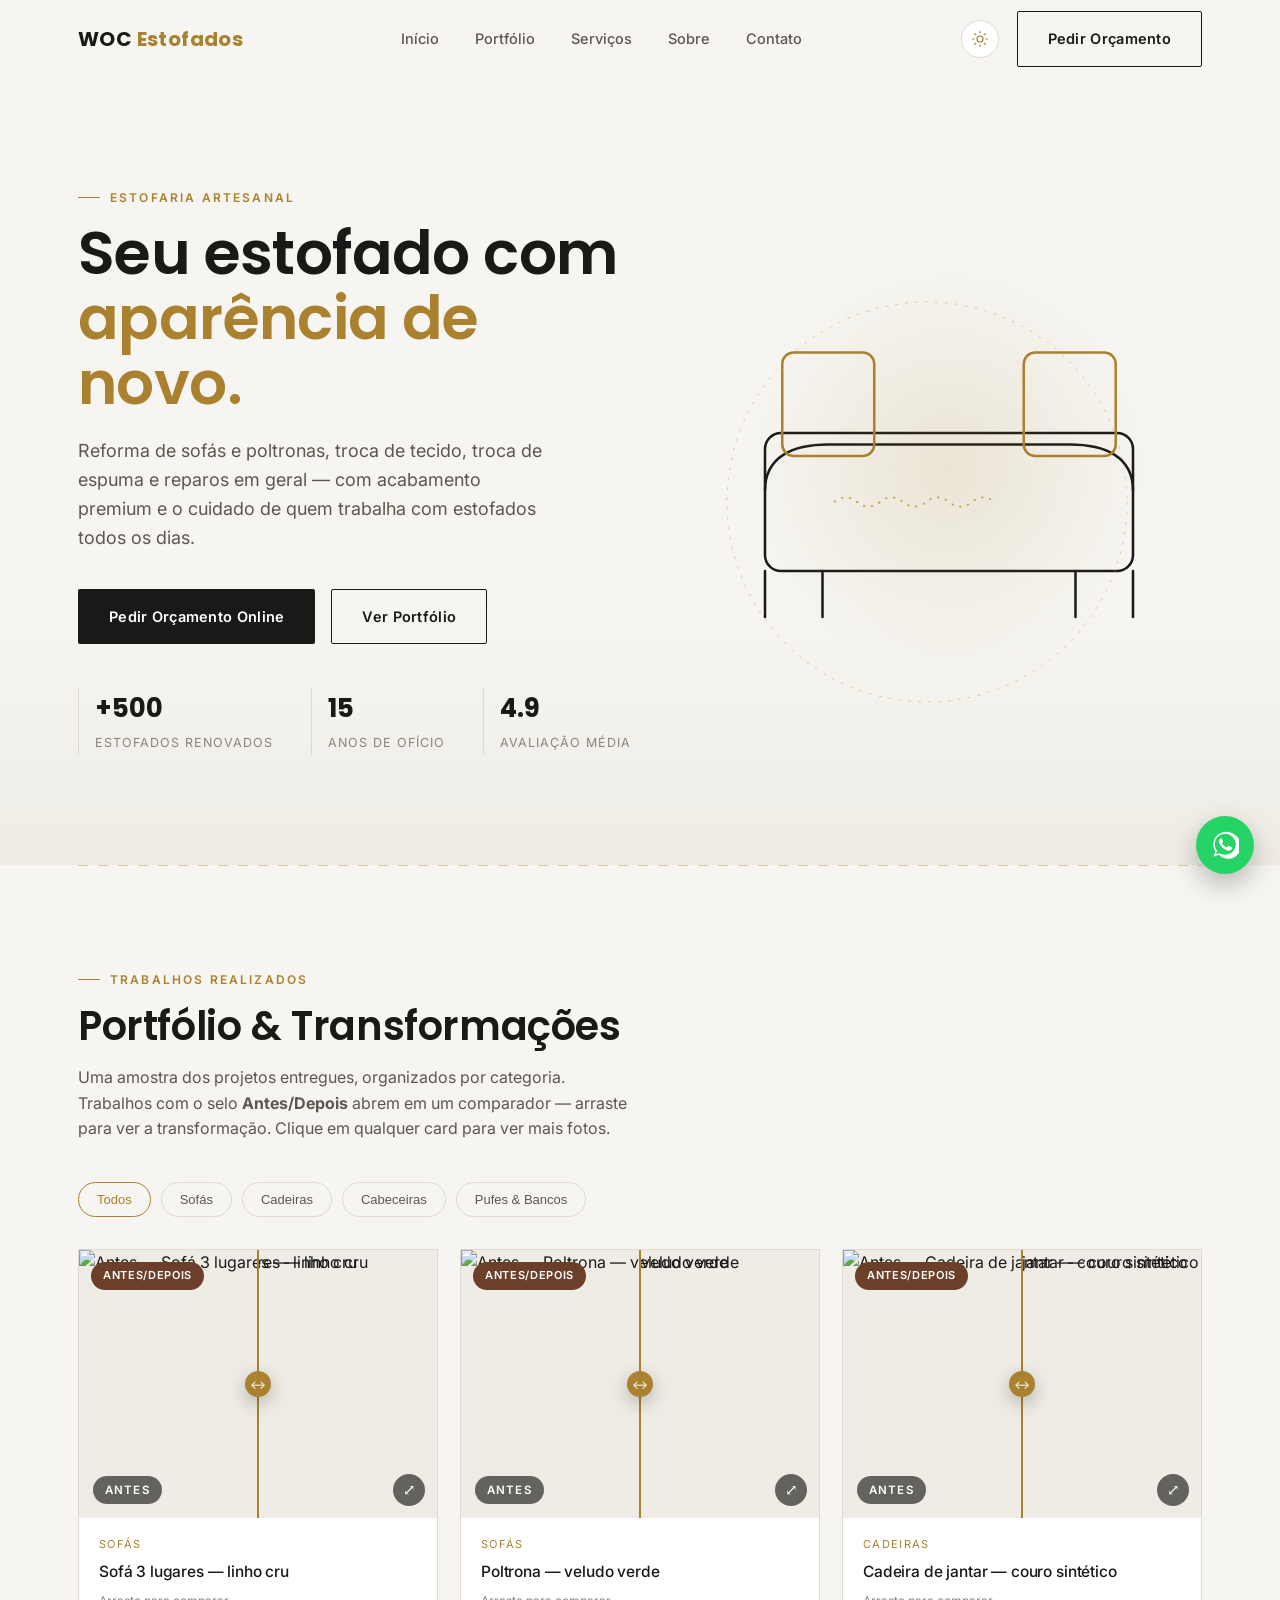
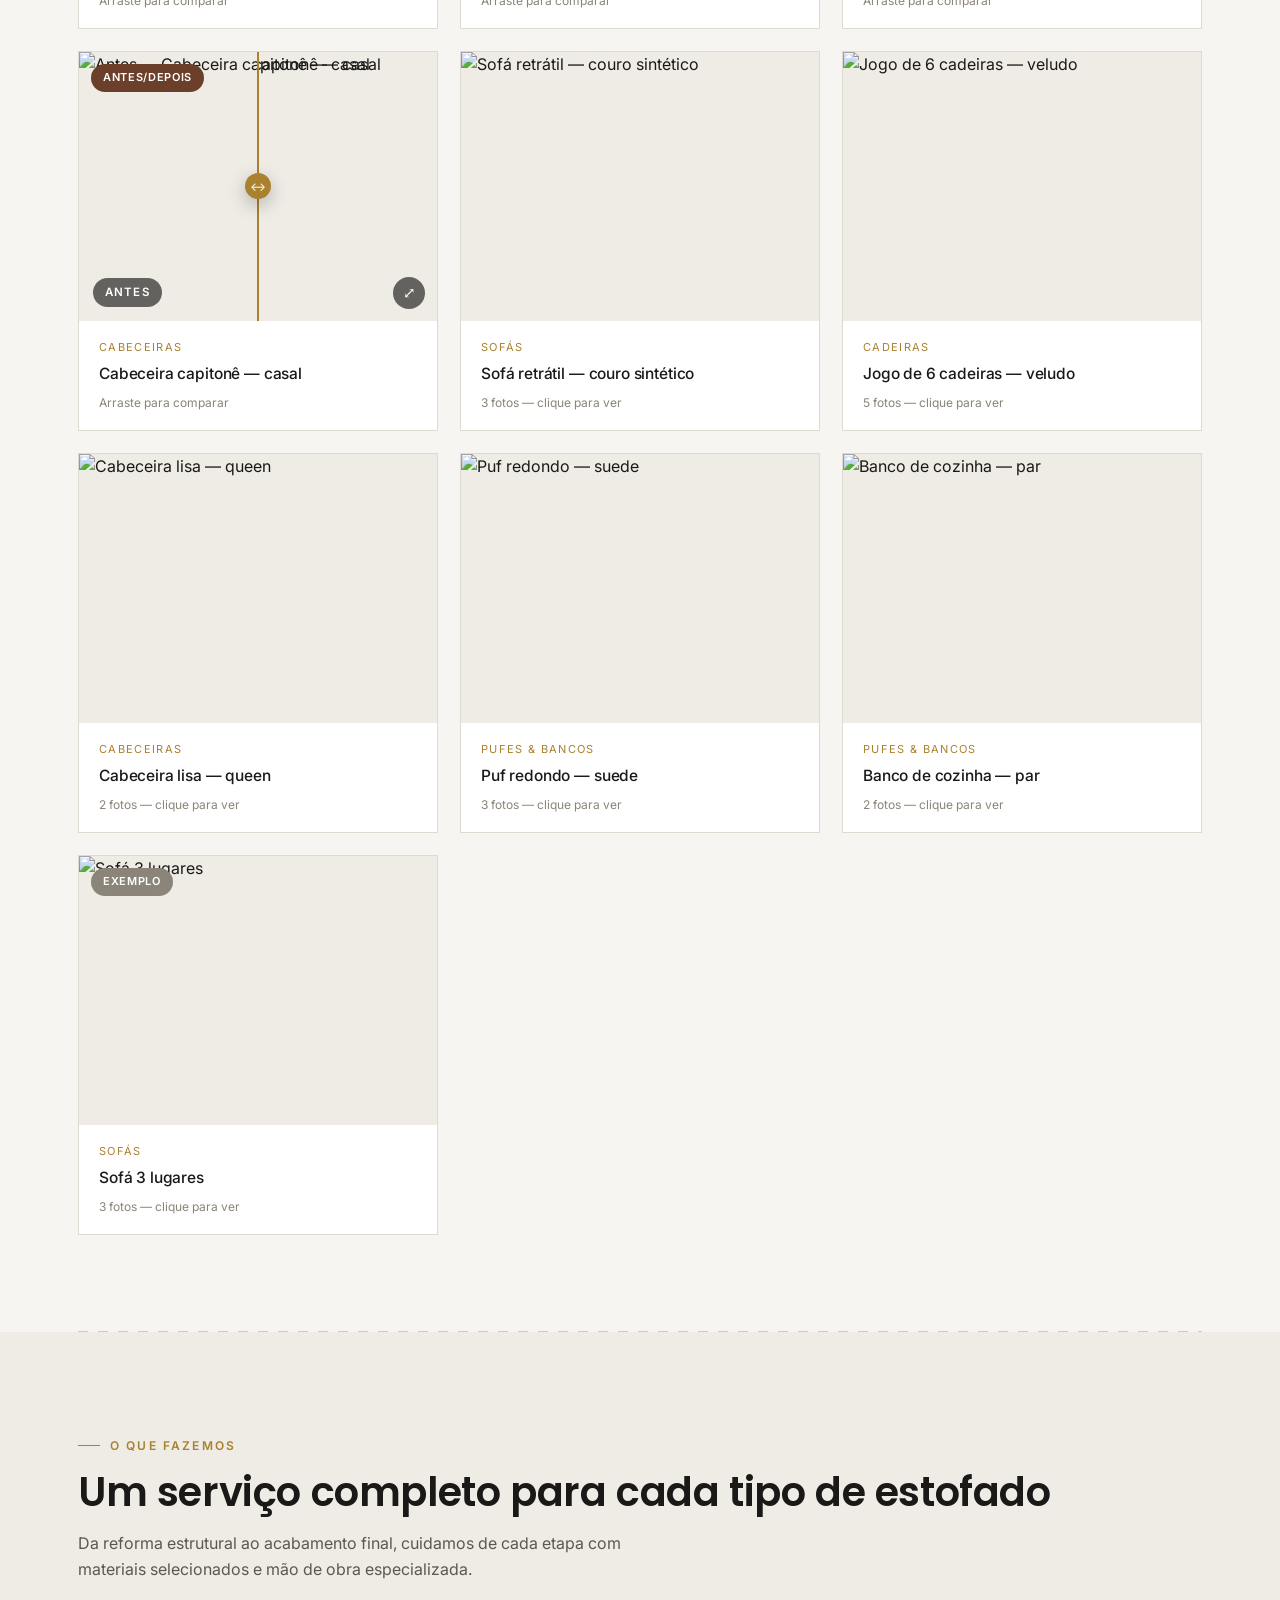
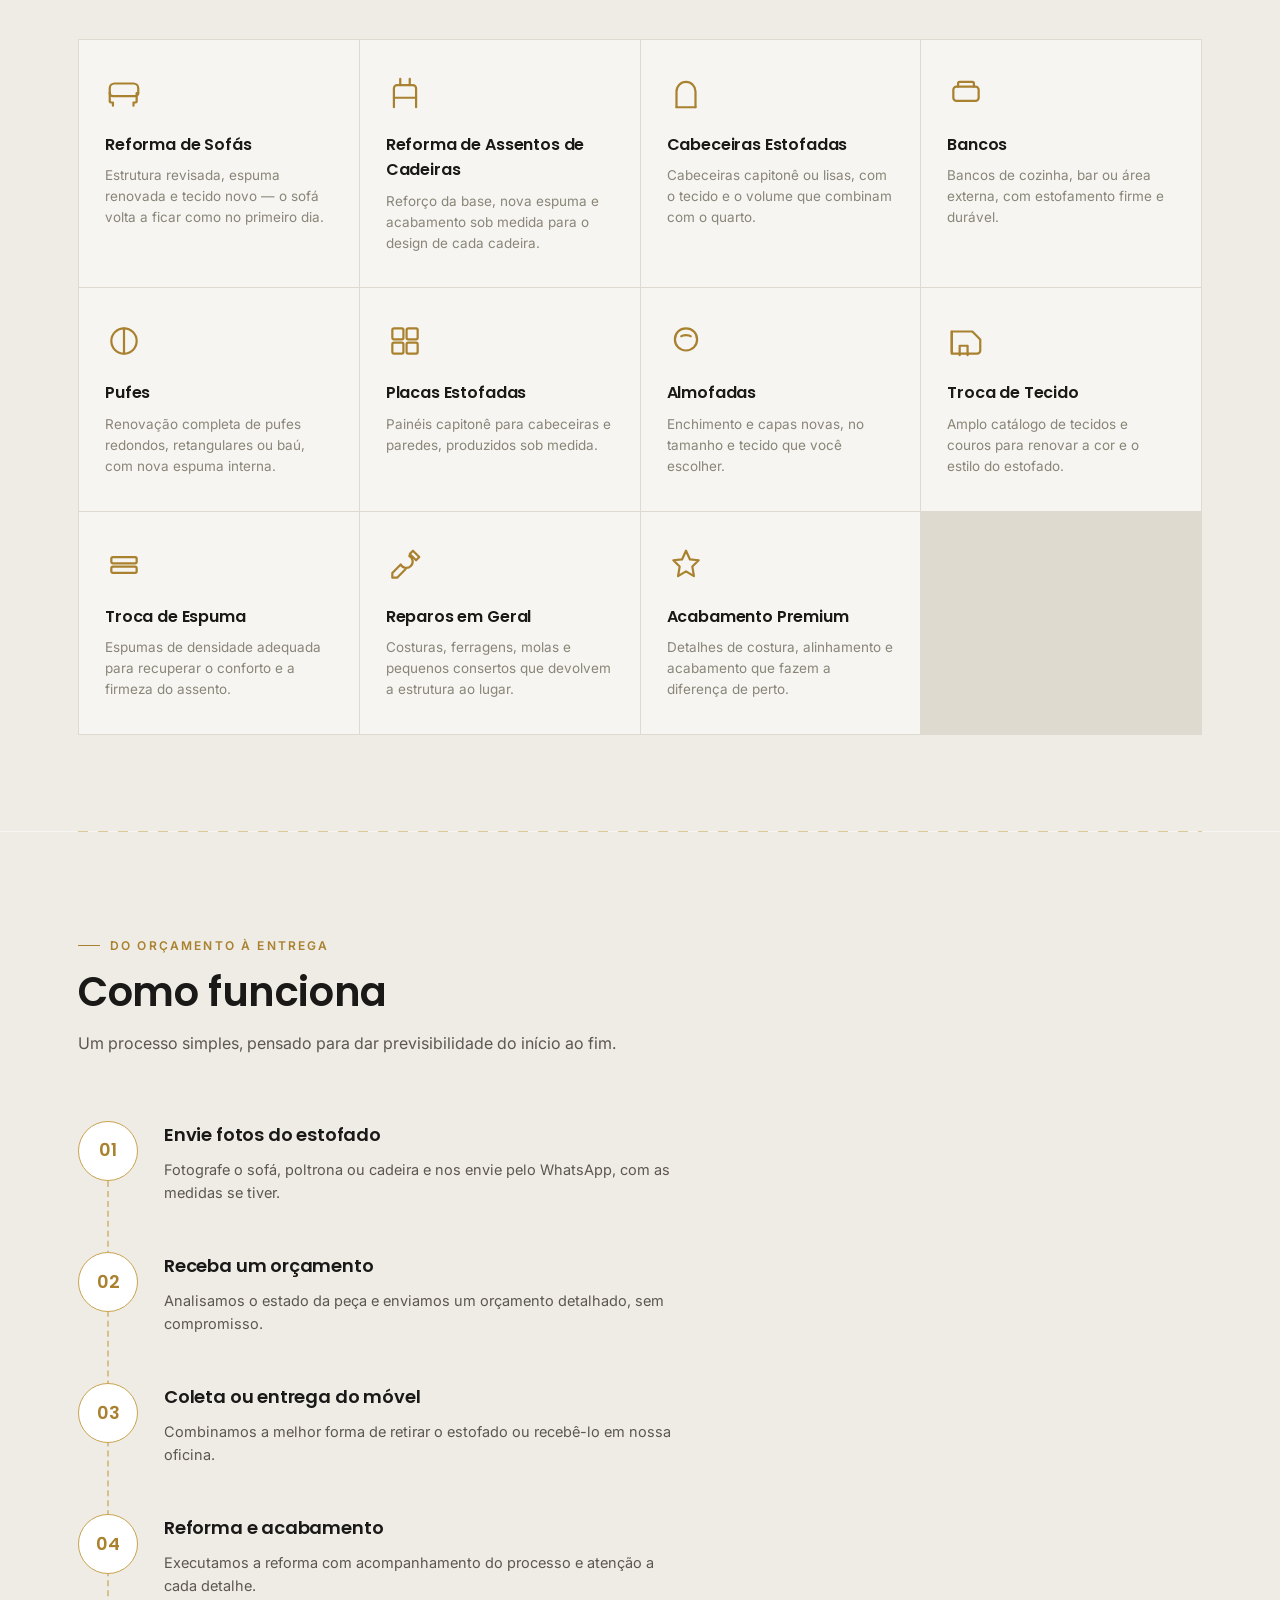
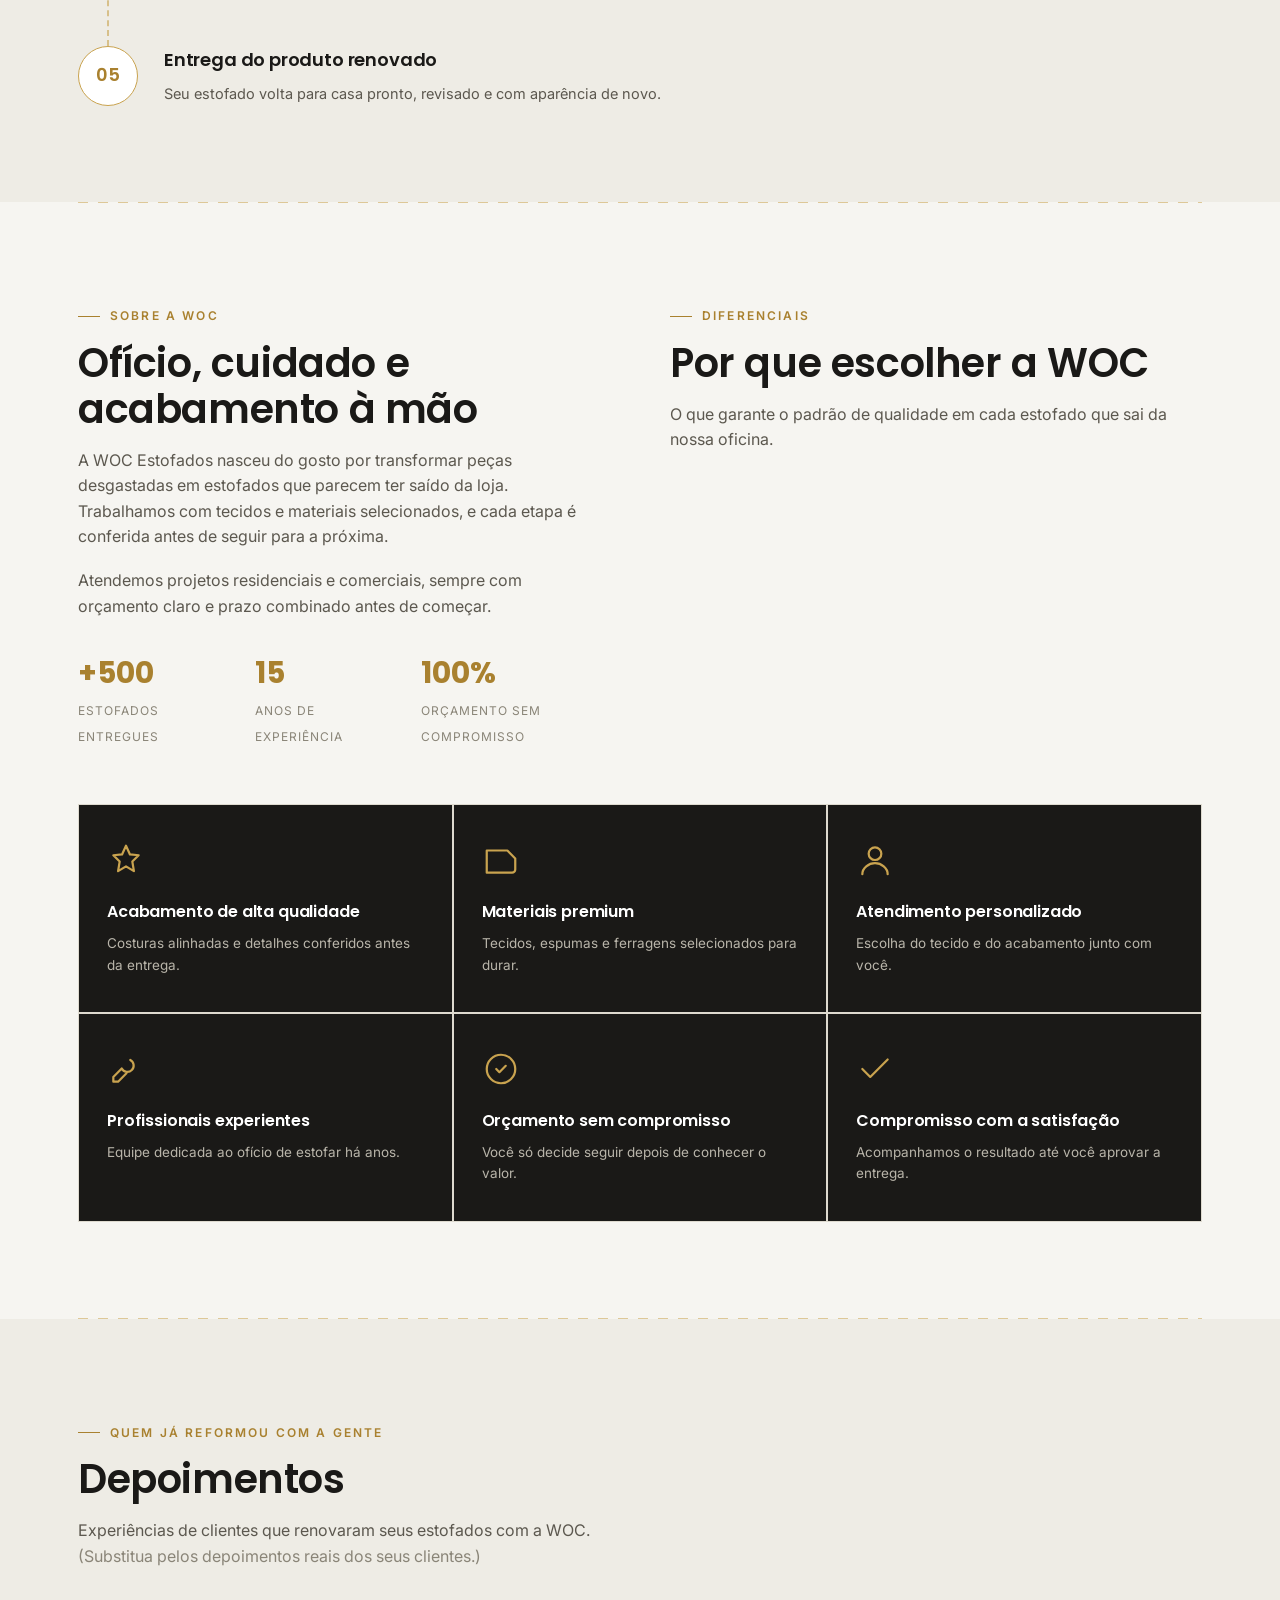
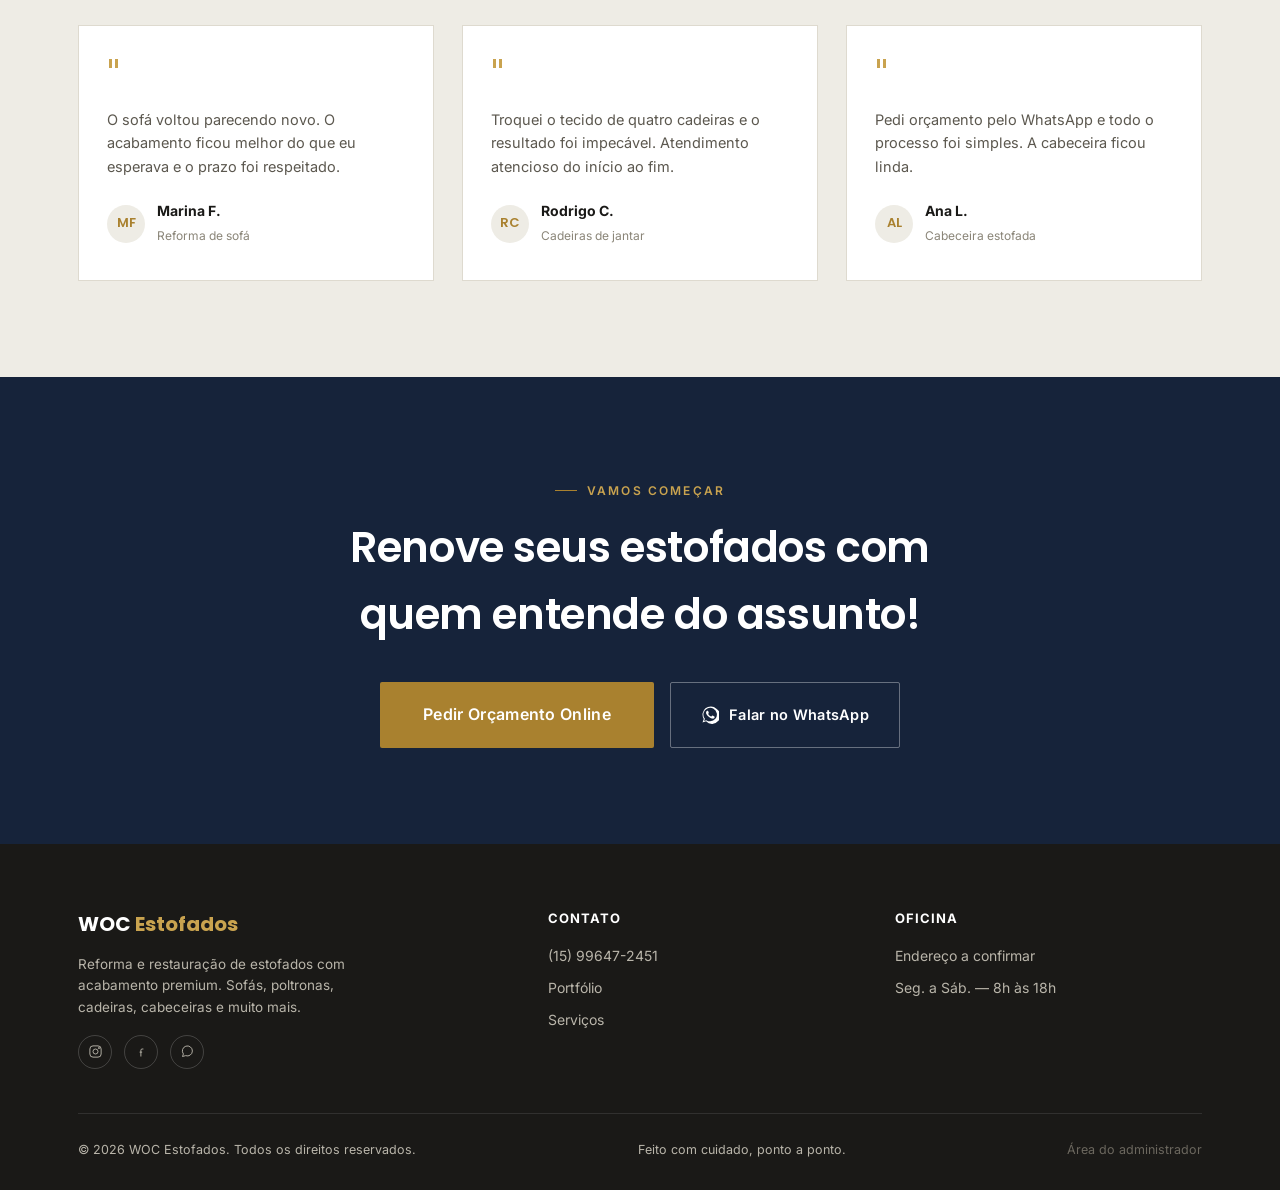
==== commit fca90569: "up" ====
--- a/index.html
+++ b/index.html
@@ -12,6 +12,7 @@
 <link rel="preconnect" href="https://fonts.gstatic.com" crossorigin>
 <link href="https://fonts.googleapis.com/css2?family=Inter:wght@400;500;600&family=Poppins:wght@500;600;700&display=swap" rel="stylesheet">
 <link rel="stylesheet" href="css/style.css">
+<script>(function(){var t=localStorage.getItem('wocTheme');if(t)document.documentElement.setAttribute('data-theme',t);})();</script>
 </head>
 <body>
 
@@ -20,12 +21,16 @@
     <a href="#inicio" class="logo">WOC <span>Estofados</span></a>
     <nav class="nav-links">
       <a href="#inicio">Início</a>
+      <a href="#portfolio">Portfólio</a>
       <a href="#servicos">Serviços</a>
-      <a href="#portfolio">Portfólio</a>
       <a href="#sobre">Sobre</a>
       <a href="#contato">Contato</a>
     </nav>
     <div class="nav-cta">
+      <button class="theme-toggle" id="themeToggle" aria-label="Alternar tema">
+        <svg class="icon-sun" viewBox="0 0 24 24"><circle cx="12" cy="12" r="4"/><path d="M12 2v2M12 20v2M4.9 4.9l1.4 1.4M17.7 17.7l1.4 1.4M2 12h2M20 12h2M4.9 19.1l1.4-1.4M17.7 6.3l1.4-1.4"/></svg>
+        <svg class="icon-moon" viewBox="0 0 24 24"><path d="M21 12.8A9 9 0 1 1 11.2 3a7 7 0 0 0 9.8 9.8Z"/></svg>
+      </button>
       <a href="orcamento.html" class="btn btn-outline">Pedir Orçamento</a>
       <button class="burger" id="burger" aria-label="Abrir menu">
         <span></span><span></span><span></span>
@@ -36,8 +41,8 @@
 
 <div class="mobile-panel" id="mobilePanel">
   <a href="#inicio">Início</a>
+  <a href="#portfolio">Portfólio</a>
   <a href="#servicos">Serviços</a>
-  <a href="#portfolio">Portfólio</a>
   <a href="#sobre">Sobre</a>
   <a href="#contato">Contato</a>
   <a href="orcamento.html" class="btn btn-primary" style="margin-top:10px;width:fit-content;">Pedir Orçamento</a>
@@ -64,15 +69,15 @@
       <div class="halo"></div>
       <svg class="stitch-orbit" viewBox="0 0 460 460"><circle cx="230" cy="230" r="200"/></svg>
       <svg viewBox="0 0 400 340" fill="none" xmlns="http://www.w3.org/2000/svg">
-        <rect x="40" y="140" width="320" height="120" rx="14" stroke="#1A1917" stroke-width="2.2"/>
-        <path d="M40 190 C40 160 65 150 95 150 H305 C335 150 360 160 360 190" stroke="#1A1917" stroke-width="2.2"/>
-        <rect x="55" y="70" width="80" height="90" rx="10" stroke="#A9812F" stroke-width="2.2"/>
-        <rect x="265" y="70" width="80" height="90" rx="10" stroke="#A9812F" stroke-width="2.2"/>
-        <line x1="40" y1="260" x2="40" y2="300" stroke="#1A1917" stroke-width="2.2" stroke-linecap="round"/>
-        <line x1="90" y1="260" x2="90" y2="300" stroke="#1A1917" stroke-width="2.2" stroke-linecap="round"/>
-        <line x1="310" y1="260" x2="310" y2="300" stroke="#1A1917" stroke-width="2.2" stroke-linecap="round"/>
-        <line x1="360" y1="260" x2="360" y2="300" stroke="#1A1917" stroke-width="2.2" stroke-linecap="round"/>
-        <path d="M100 200 q10 -8 20 0 t20 0 t20 0 t20 0 t20 0 t20 0 t20 0" stroke="#C9A34F" stroke-width="1.4" stroke-dasharray="2 5"/>
+        <rect x="40" y="140" width="320" height="120" rx="14" style="stroke:var(--ink)" stroke-width="2.2"/>
+        <path d="M40 190 C40 160 65 150 95 150 H305 C335 150 360 160 360 190" style="stroke:var(--ink)" stroke-width="2.2"/>
+        <rect x="55" y="70" width="80" height="90" rx="10" style="stroke:var(--gold)" stroke-width="2.2"/>
+        <rect x="265" y="70" width="80" height="90" rx="10" style="stroke:var(--gold)" stroke-width="2.2"/>
+        <line x1="40" y1="260" x2="40" y2="300" style="stroke:var(--ink)" stroke-width="2.2" stroke-linecap="round"/>
+        <line x1="90" y1="260" x2="90" y2="300" style="stroke:var(--ink)" stroke-width="2.2" stroke-linecap="round"/>
+        <line x1="310" y1="260" x2="310" y2="300" style="stroke:var(--ink)" stroke-width="2.2" stroke-linecap="round"/>
+        <line x1="360" y1="260" x2="360" y2="300" style="stroke:var(--ink)" stroke-width="2.2" stroke-linecap="round"/>
+        <path d="M100 200 q10 -8 20 0 t20 0 t20 0 t20 0 t20 0 t20 0 t20 0" style="stroke:var(--gold-light)" stroke-width="1.4" stroke-dasharray="2 5"/>
       </svg>
     </div>
   </div>
@@ -80,118 +85,34 @@
 
 <div class="seam-wrap"><div class="seam"></div></div>
 
+<!-- PORTFÓLIO + ANTES/DEPOIS -->
+<section class="section" id="portfolio">
+  <div class="wrap">
+    <span class="eyebrow reveal">Trabalhos realizados</span>
+    <h2 class="section-title reveal">Portfólio &amp; Transformações</h2>
+    <p class="section-sub reveal">Uma amostra dos projetos entregues, organizados por categoria. Trabalhos com o selo <strong>Antes/Depois</strong> abrem em um comparador — arraste para ver a transformação. Clique em qualquer card para ver mais fotos.</p>
+
+    <div class="filter-row reveal" id="filterRow">
+      <!-- filtros inseridos via JS -->
+    </div>
+
+    <div class="portfolio-grid" id="portfolioGrid">
+      <!-- cards inseridos via JS -->
+    </div>
+  </div>
+</section>
+
+<div class="seam-wrap"><div class="seam"></div></div>
+
 <!-- SERVIÇOS -->
-<section class="section" id="servicos">
+<section class="section alt" id="servicos">
   <div class="wrap">
     <span class="eyebrow reveal">O que fazemos</span>
     <h2 class="section-title reveal">Um serviço completo para cada tipo de estofado</h2>
     <p class="section-sub reveal">Da reforma estrutural ao acabamento final, cuidamos de cada etapa com materiais selecionados e mão de obra especializada.</p>
 
-    <div class="services-grid">
-      <div class="service-card reveal">
-        <div class="service-icon"><svg viewBox="0 0 24 24"><path d="M3 12v5a1 1 0 0 0 1 1h1v2M20 12v5a1 1 0 0 1-1 1h-1v2"/><path d="M3 12V9a3 3 0 0 1 3-3h12a3 3 0 0 1 3 3v3"/><path d="M3 12a2 2 0 0 0 2 2h14a2 2 0 0 0 2-2"/></svg></div>
-        <h3>Reforma de Sofás</h3>
-        <p>Estrutura revisada, espuma renovada e tecido novo — o sofá volta a ficar como no primeiro dia.</p>
-      </div>
-      <div class="service-card reveal">
-        <div class="service-icon"><svg viewBox="0 0 24 24"><path d="M5 21V9a2 2 0 0 1 2-2h10a2 2 0 0 1 2 2v12"/><path d="M5 15h14"/><path d="M9 3v4M15 3v4"/></svg></div>
-        <h3>Reforma de Assentos de Cadeiras</h3>
-        <p>Reforço da base, nova espuma e acabamento sob medida para o design de cada cadeira.</p>
-      </div>
-      <div class="service-card reveal">
-        <div class="service-icon"><svg viewBox="0 0 24 24"><path d="M6 21V11a6 6 0 0 1 12 0v10"/><path d="M6 21h12"/></svg></div>
-        <h3>Cabeceiras Estofadas</h3>
-        <p>Cabeceiras capitonê ou lisas, com o tecido e o volume que combinam com o quarto.</p>
-      </div>
-      <div class="service-card reveal">
-        <div class="service-icon"><svg viewBox="0 0 24 24"><rect x="4" y="8" width="16" height="9" rx="2"/><path d="M7 8V6a1 1 0 0 1 1-1h8a1 1 0 0 1 1 1v2"/></svg></div>
-        <h3>Bancos</h3>
-        <p>Bancos de cozinha, bar ou área externa, com estofamento firme e durável.</p>
-      </div>
-      <div class="service-card reveal">
-        <div class="service-icon"><svg viewBox="0 0 24 24"><circle cx="12" cy="12" r="8"/><path d="M12 4v16"/></svg></div>
-        <h3>Pufes</h3>
-        <p>Renovação completa de pufes redondos, retangulares ou baú, com nova espuma interna.</p>
-      </div>
-      <div class="service-card reveal">
-        <div class="service-icon"><svg viewBox="0 0 24 24"><rect x="4" y="4" width="7" height="7" rx="1"/><rect x="13" y="4" width="7" height="7" rx="1"/><rect x="4" y="13" width="7" height="7" rx="1"/><rect x="13" y="13" width="7" height="7" rx="1"/></svg></div>
-        <h3>Placas Estofadas</h3>
-        <p>Painéis capitonê para cabeceiras e paredes, produzidos sob medida.</p>
-      </div>
-      <div class="service-card reveal">
-        <div class="service-icon"><svg viewBox="0 0 24 24"><path d="M12 4c4 0 7 3 7 7s-3 7-7 7-7-3-7-7 3-7 7-7Z"/><path d="M9 9c1-1 5-1 6 0"/></svg></div>
-        <h3>Almofadas</h3>
-        <p>Enchimento e capas novas, no tamanho e tecido que você escolher.</p>
-      </div>
-      <div class="service-card reveal">
-        <div class="service-icon"><svg viewBox="0 0 24 24"><path d="M3 6h13l5 5v7a2 2 0 0 1-2 2H3Z"/><path d="M3 6v13"/><path d="M8 21v-6h5v6"/></svg></div>
-        <h3>Troca de Tecido</h3>
-        <p>Amplo catálogo de tecidos e couros para renovar a cor e o estilo do estofado.</p>
-      </div>
-      <div class="service-card reveal">
-        <div class="service-icon"><svg viewBox="0 0 24 24"><rect x="4" y="7" width="16" height="4" rx="1"/><rect x="4" y="13" width="16" height="4" rx="1"/></svg></div>
-        <h3>Troca de Espuma</h3>
-        <p>Espumas de densidade adequada para recuperar o conforto e a firmeza do assento.</p>
-      </div>
-      <div class="service-card reveal">
-        <div class="service-icon"><svg viewBox="0 0 24 24"><path d="M14.7 6.3a4 4 0 1 1-5.4 5.4L4 17v3h3l5.3-5.3"/><path d="M17 3l4 4-2 2-4-4 2-2Z"/></svg></div>
-        <h3>Reparos em Geral</h3>
-        <p>Costuras, ferragens, molas e pequenos consertos que devolvem a estrutura ao lugar.</p>
-      </div>
-      <div class="service-card reveal">
-        <div class="service-icon"><svg viewBox="0 0 24 24"><path d="M12 3l2.5 5.5L20 9l-4 4 1 6-5-3-5 3 1-6-4-4 5.5-.5Z"/></svg></div>
-        <h3>Acabamento Premium</h3>
-        <p>Detalhes de costura, alinhamento e acabamento que fazem a diferença de perto.</p>
-      </div>
-    </div>
-  </div>
-</section>
-
-<div class="seam-wrap"><div class="seam"></div></div>
-
-<!-- ANTES E DEPOIS -->
-<section class="section alt" id="antes-depois">
-  <div class="wrap">
-    <span class="eyebrow reveal">Transformação real</span>
-    <h2 class="section-title reveal">Antes e depois</h2>
-    <p class="section-sub reveal">Arraste o controle para comparar o estado original com o resultado final da reforma. <em style="color:var(--graphite-soft);font-style:normal;">(Fotos ilustrativas — serão substituídas pelas fotos reais dos projetos, sempre no mesmo ângulo.)</em></p>
-
-    <div class="compare-copy reveal" style="margin:32px 0 8px;">
-      <h3>O tecido novo é só a parte visível</h3>
-      <p>Antes de qualquer tecido novo, avaliamos a estrutura de madeira, as molas e a espuma. É esse trabalho de base que garante um estofado bonito por muitos anos — não só nas primeiras fotos.</p>
-      <ul>
-        <li>Diagnóstico completo da estrutura e do estofamento</li>
-        <li>Troca de espuma com densidade adequada ao uso</li>
-        <li>Tecido e acabamento escolhidos junto com você</li>
-      </ul>
-    </div>
-
-    <div class="ba-grid" id="baGrid">
-      <!-- sliders inserted by JS -->
-    </div>
-  </div>
-</section>
-
-<div class="seam-wrap"><div class="seam"></div></div>
-
-<!-- PORTFÓLIO -->
-<section class="section" id="portfolio">
-  <div class="wrap">
-    <span class="eyebrow reveal">Trabalhos realizados</span>
-    <h2 class="section-title reveal">Portfólio</h2>
-    <p class="section-sub reveal">Uma amostra dos projetos entregues, organizados por categoria. Clique em um trabalho para ver mais fotos.</p>
-
-    <div class="filter-row reveal">
-      <button class="filter-btn active" data-filter="all">Todos</button>
-      <button class="filter-btn" data-filter="sofas">Sofás</button>
-      <button class="filter-btn" data-filter="cadeiras">Cadeiras</button>
-      <button class="filter-btn" data-filter="cabeceiras">Cabeceiras</button>
-      <button class="filter-btn" data-filter="pufes">Pufes &amp; Bancos</button>
-      <button class="filter-btn" data-filter="proprios">Produção Própria</button>
-    </div>
-
-    <div class="portfolio-grid" id="portfolioGrid">
-      <!-- cards inserted by JS -->
+    <div class="services-grid" id="servicesGrid">
+      <!-- serviços inseridos via JS -->
     </div>
   </div>
 </section>
@@ -367,8 +288,8 @@
         <h5>Contato</h5>
         <ul>
           <li><a href="https://wa.me/5515996472451" target="_blank" rel="noopener">(15) 99647-2451</a></li>
+          <li><a href="#portfolio">Portfólio</a></li>
           <li><a href="#servicos">Serviços</a></li>
-          <li><a href="#portfolio">Portfólio</a></li>
         </ul>
       </div>
       <div class="foot-col">
@@ -391,6 +312,10 @@
   <svg viewBox="0 0 24 24"><path d="M20.5 3.5A11 11 0 0 0 3.7 17.4L2 22l4.7-1.6A11 11 0 1 0 20.5 3.5Zm-8.4 16.9a9 9 0 0 1-4.6-1.2l-.3-.2-3 1 1-2.9-.2-.3a9 9 0 1 1 7.1 3.6Zm5-6.7c-.3-.1-1.6-.8-1.9-.9-.2-.1-.4-.1-.6.1-.2.3-.7.9-.8 1-.2.2-.3.2-.5.1a7.3 7.3 0 0 1-2.2-1.3 8 8 0 0 1-1.5-1.9c-.2-.3 0-.4.1-.6l.4-.5c.1-.1.2-.3.2-.4.1-.2 0-.4 0-.5l-.8-2c-.2-.5-.4-.4-.6-.4h-.5a1 1 0 0 0-.7.3 3 3 0 0 0-1 2.3c0 1.3 1 2.6 1.1 2.8.1.2 2 3.1 4.9 4.3.7.3 1.2.5 1.6.6.7.2 1.3.2 1.8.1.5-.1 1.6-.7 1.9-1.3.2-.6.2-1.1.2-1.3-.1-.1-.3-.2-.5-.3Z"/></svg>
 </a>
 
+<script src="https://www.gstatic.com/firebasejs/10.12.2/firebase-app-compat.js"></script>
+<script src="https://www.gstatic.com/firebasejs/10.12.2/firebase-database-compat.js"></script>
+<script src="js/firebase-init.js"></script>
+<script src="js/theme.js"></script>
 <script src="js/script.js"></script>
 </body>
 </html>
--- a/css/style.css
+++ b/css/style.css
@@ -1,30 +1,77 @@
 :root{
   --bg:#F6F5F1;
   --bg-alt:#EEECE5;
+  --surface:#FFFFFF;
+  --ink:#1A1917;
   --charcoal:#1A1917;
   --graphite:#5C584F;
   --graphite-soft:#8A8578;
   --gold:#A9812F;
   --gold-light:#C9A34F;
+  --leather:#6B3F2A;
+  --leather-light:#8C5A3C;
   --navy:#16233A;
   --white:#FFFFFF;
   --line:#DEDACF;
   --radius:2px;
   --maxw:1180px;
   --ease:cubic-bezier(.22,.61,.36,1);
+  --shadow-soft:0 18px 40px rgba(26,25,23,.07);
+  --shadow-lift:0 22px 46px rgba(26,25,23,.12);
+  --header-bg:rgba(246,245,241,.86);
+  color-scheme:light;
+}
+:root[data-theme="dark"]{
+  --bg:#141210;
+  --bg-alt:#1C1916;
+  --surface:#231F1A;
+  --ink:#F3F0EA;
+  --graphite:#C9C3B7;
+  --graphite-soft:#948C7D;
+  --gold:#D4AA4E;
+  --gold-light:#E8C775;
+  --leather:#B87A52;
+  --leather-light:#D4A57C;
+  --navy:#0E1524;
+  --line:#33302A;
+  --shadow-soft:0 18px 40px rgba(0,0,0,.35);
+  --shadow-lift:0 22px 50px rgba(0,0,0,.5);
+  --header-bg:rgba(20,18,16,.82);
+  color-scheme:dark;
+}
+@media (prefers-color-scheme:dark){
+  :root:not([data-theme="light"]):not([data-theme="dark"]){
+    --bg:#141210;
+    --bg-alt:#1C1916;
+    --surface:#231F1A;
+    --ink:#F3F0EA;
+    --graphite:#C9C3B7;
+    --graphite-soft:#948C7D;
+    --gold:#D4AA4E;
+    --gold-light:#E8C775;
+    --leather:#B87A52;
+    --leather-light:#D4A57C;
+    --navy:#0E1524;
+    --line:#33302A;
+    --shadow-soft:0 18px 40px rgba(0,0,0,.35);
+    --shadow-lift:0 22px 50px rgba(0,0,0,.5);
+    --header-bg:rgba(20,18,16,.82);
+    color-scheme:dark;
+  }
 }
 *{box-sizing:border-box;margin:0;padding:0;}
 html{scroll-behavior:smooth;}
 body{
   background:var(--bg);
-  color:var(--charcoal);
+  color:var(--ink);
   font-family:'Inter',sans-serif;
   font-size:16px;
   line-height:1.6;
   -webkit-font-smoothing:antialiased;
   overflow-x:hidden;
-}
-h1,h2,h3,h4{font-family:'Poppins',sans-serif;font-weight:600;letter-spacing:-0.01em;color:var(--charcoal);}
+  transition:background .35s var(--ease),color .35s var(--ease);
+}
+h1,h2,h3,h4{font-family:'Poppins',sans-serif;font-weight:600;letter-spacing:-0.01em;color:var(--ink);}
 a{color:inherit;text-decoration:none;}
 img{max-width:100%;display:block;}
 ul{list-style:none;}
@@ -60,7 +107,7 @@
 .btn:hover{transform:translateY(-2px);}
 .btn-primary{background:var(--charcoal);color:var(--white);}
 .btn-primary:hover{background:var(--navy);}
-.btn-outline{background:transparent;color:var(--charcoal);border-color:var(--charcoal);}
+.btn-outline{background:transparent;color:var(--ink);border-color:var(--ink);}
 .btn-outline:hover{border-color:var(--gold);color:var(--gold);}
 .btn-gold{background:var(--gold);color:var(--white);}
 .btn-gold:hover{background:#8f6c25;}
@@ -68,7 +115,7 @@
 /* Header */
 header{
   position:fixed;top:0;left:0;right:0;z-index:100;
-  background:rgba(246,245,241,.86);backdrop-filter:blur(10px);
+  background:var(--header-bg);backdrop-filter:blur(10px);
   border-bottom:1px solid transparent;
   transition:border-color .3s,background .3s;
 }
@@ -78,12 +125,23 @@
 .logo span{color:var(--gold);}
 .nav-links{display:flex;align-items:center;gap:36px;}
 .nav-links a{font-size:14.5px;font-weight:500;color:var(--graphite);transition:color .25s;position:relative;}
-.nav-links a:hover{color:var(--charcoal);}
+.nav-links a:hover{color:var(--ink);}
 .nav-links a::after{content:"";position:absolute;left:0;bottom:-6px;width:0;height:1px;background:var(--gold);transition:width .3s var(--ease);}
 .nav-links a:hover::after{width:100%;}
 .nav-cta{display:flex;align-items:center;gap:18px;}
+.theme-toggle{
+  display:flex;align-items:center;justify-content:center;
+  width:38px;height:38px;border-radius:50%;border:1px solid var(--line);
+  background:var(--surface);color:var(--gold);cursor:pointer;flex-shrink:0;
+  transition:border-color .3s,transform .3s var(--ease),background .3s;
+}
+.theme-toggle:hover{border-color:var(--gold);transform:translateY(-2px);}
+.theme-toggle svg{width:18px;height:18px;stroke:currentColor;fill:none;stroke-width:1.6;stroke-linecap:round;stroke-linejoin:round;}
+.theme-toggle .icon-moon{display:none;}
+.theme-toggle.is-dark .icon-sun{display:none;}
+.theme-toggle.is-dark .icon-moon{display:block;}
 .burger{display:none;flex-direction:column;gap:5px;background:none;border:none;cursor:pointer;padding:8px;}
-.burger span{width:22px;height:1.5px;background:var(--charcoal);display:block;transition:transform .3s,opacity .3s;}
+.burger span{width:22px;height:1.5px;background:var(--ink);display:block;transition:transform .3s,opacity .3s,background .3s;}
 .mobile-panel{
   display:none;position:fixed;inset:78px 0 0 0;background:var(--bg);z-index:99;
   padding:36px 28px;flex-direction:column;gap:26px;
@@ -103,7 +161,7 @@
 .hero-actions{display:flex;gap:16px;flex-wrap:wrap;margin-bottom:44px;}
 .hero-stats{display:flex;gap:38px;}
 .hero-stats div{border-left:1px solid var(--line);padding-left:16px;}
-.hero-stats strong{display:block;font-family:'Poppins',sans-serif;font-size:26px;color:var(--charcoal);}
+.hero-stats strong{display:block;font-family:'Poppins',sans-serif;font-size:26px;color:var(--ink);}
 .hero-stats span{font-size:12.5px;color:var(--graphite-soft);text-transform:uppercase;letter-spacing:.08em;}
 
 .hero-art{position:relative;display:flex;align-items:center;justify-content:center;}
@@ -119,20 +177,19 @@
 /* Services */
 .services-grid{display:grid;grid-template-columns:repeat(4,1fr);gap:1px;background:var(--line);border:1px solid var(--line);margin-top:56px;}
 .service-card{background:var(--bg);padding:34px 26px;transition:background .3s;}
-.service-card:hover{background:var(--white);}
+.service-card:hover{background:var(--surface);}
 .service-icon{width:38px;height:38px;color:var(--gold);margin-bottom:20px;}
 .service-icon svg{width:100%;height:100%;stroke:currentColor;fill:none;stroke-width:1.4;stroke-linecap:round;stroke-linejoin:round;}
 .service-card h3{font-size:16px;margin-bottom:8px;}
 .service-card p{font-size:13.5px;color:var(--graphite-soft);line-height:1.55;}
 
-/* Before / After slider */
-.compare-wrap{display:grid;grid-template-columns:1fr 1fr;gap:44px;align-items:center;margin-top:56px;}
+/* Before / After compare (used inside the lightbox) */
 .compare{
   position:relative;aspect-ratio:4/3;border-radius:var(--radius);overflow:hidden;
-  border:1px solid var(--line);cursor:ew-resize;user-select:none;
+  border:1px solid var(--line);cursor:ew-resize;user-select:none;touch-action:none;
 }
 .compare .layer{position:absolute;inset:0;overflow:hidden;}
-.compare .layer img{width:100%;height:100%;object-fit:cover;}
+.compare .layer img{width:100%;height:100%;object-fit:cover;-webkit-user-drag:none;user-drag:none;pointer-events:none;}
 .compare .after{clip-path:inset(0 0 0 50%);}
 .compare .layer-tag{
   position:absolute;left:14px;bottom:14px;padding:5px 12px;border-radius:20px;
@@ -148,21 +205,20 @@
   width:38px;height:38px;background:var(--gold);color:var(--white);border-radius:50%;
   display:flex;align-items:center;justify-content:center;font-size:16px;box-shadow:0 6px 18px rgba(0,0,0,.25);
 }
-.compare-note{font-size:13px;color:var(--graphite-soft);margin-top:14px;}
-.compare-copy h3{font-size:24px;margin-bottom:14px;}
-.compare-copy p{color:var(--graphite);margin-bottom:14px;}
-.compare-copy ul li{position:relative;padding-left:22px;margin-bottom:10px;color:var(--graphite);font-size:14.5px;}
-.compare-copy ul li::before{content:"";position:absolute;left:0;top:9px;width:10px;height:1px;background:var(--gold);}
-
-/* Before/after gallery grid */
-.ba-grid{display:grid;grid-template-columns:1fr 1fr;gap:36px;margin-top:24px;}
-.ba-item .compare{margin-bottom:12px;}
-.ba-caption{display:flex;justify-content:space-between;align-items:baseline;font-size:13.5px;}
-.ba-caption strong{font-family:'Poppins',sans-serif;font-weight:600;color:var(--charcoal);}
-.ba-caption span{color:var(--graphite-soft);}
-
 /* Portfolio "more photos" hint */
 .p-more{display:block;margin-top:6px;font-size:12px;color:var(--graphite-soft);}
+.p-tags{position:absolute;top:12px;left:12px;z-index:1;display:flex;flex-direction:column;gap:6px;align-items:flex-start;}
+.p-tag{
+  padding:5px 12px;border-radius:20px;
+  background:var(--leather);color:var(--white);font-family:'Inter',sans-serif;
+  font-weight:600;font-size:11px;letter-spacing:.06em;text-transform:uppercase;
+}
+.p-tag.example{background:var(--graphite-soft);}
+
+/* Lightbox in compare mode */
+.lightbox.compare-mode .lightbox-image{aspect-ratio:auto;background:none;border:none;}
+.lightbox.compare-mode .lightbox-nav{display:none;}
+.lightbox .compare{aspect-ratio:4/3;}
 
 /* Lightbox */
 .lightbox{
@@ -202,16 +258,30 @@
 }
 .filter-btn.active,.filter-btn:hover{border-color:var(--gold);color:var(--gold);}
 .portfolio-grid{display:grid;grid-template-columns:repeat(3,1fr);gap:22px;margin-top:32px;}
-.p-card{border:1px solid var(--line);background:var(--white);overflow:hidden;cursor:pointer;transition:transform .35s var(--ease),box-shadow .35s;}
-.p-card:hover{transform:translateY(-4px);box-shadow:0 18px 34px rgba(26,25,23,.08);}
+.p-card{border:1px solid var(--line);background:var(--surface);overflow:hidden;cursor:pointer;transition:transform .35s var(--ease),box-shadow .35s;}
+.p-card:hover{transform:translateY(-4px);box-shadow:var(--shadow-soft);}
 .p-thumb{
   aspect-ratio:4/3;background:var(--bg-alt);overflow:hidden;position:relative;
 }
 .p-thumb img{width:100%;height:100%;object-fit:cover;transition:transform .5s var(--ease);}
 .p-card:hover .p-thumb img{transform:scale(1.05);}
+
+/* Compare cards: dragging happens right on the card, no whole-card click-to-open */
+.p-card-compare{cursor:default;}
+.p-card-compare .p-thumb .compare{position:absolute;inset:0;border:none;border-radius:0;aspect-ratio:auto;}
+.p-card-compare .p-thumb img{transition:none;}
+.p-card-compare:hover .p-thumb img{transform:none;}
+.p-card-compare .compare .handle::after{width:26px;height:26px;font-size:12px;}
+.p-maximize{
+  position:absolute;bottom:12px;right:12px;z-index:1;width:32px;height:32px;border-radius:50%;
+  background:rgba(26,25,23,.65);color:var(--white);border:none;cursor:pointer;font-size:15px;
+  display:flex;align-items:center;justify-content:center;transition:background .2s,transform .2s;
+}
+.p-maximize:hover{background:var(--gold);transform:scale(1.08);}
 .p-info{padding:18px 20px;}
+.p-card-compare .p-info{cursor:pointer;}
 .p-info .cat{font-size:11px;letter-spacing:.12em;text-transform:uppercase;color:var(--gold);margin-bottom:6px;display:block;}
-.p-info h4{font-size:15.5px;font-weight:500;font-family:'Inter',sans-serif;color:var(--charcoal);}
+.p-info h4{font-size:15.5px;font-weight:500;font-family:'Inter',sans-serif;color:var(--ink);}
 
 /* Como funciona */
 .steps{position:relative;margin-top:64px;}
@@ -222,7 +292,7 @@
 .step{display:grid;grid-template-columns:60px 1fr;gap:26px;padding-bottom:48px;position:relative;}
 .step:last-child{padding-bottom:0;}
 .step-num{
-  width:60px;height:60px;border-radius:50%;background:var(--white);border:1px solid var(--gold-light);
+  width:60px;height:60px;border-radius:50%;background:var(--surface);border:1px solid var(--gold-light);
   display:flex;align-items:center;justify-content:center;font-family:'Poppins',sans-serif;font-weight:600;
   font-size:18px;color:var(--gold);z-index:1;
 }
@@ -244,7 +314,7 @@
 
 /* Depoimentos */
 .testi-grid{display:grid;grid-template-columns:repeat(3,1fr);gap:28px;margin-top:56px;}
-.testi-card{background:var(--white);border:1px solid var(--line);padding:32px 28px;position:relative;}
+.testi-card{background:var(--surface);border:1px solid var(--line);padding:32px 28px;position:relative;}
 .testi-card .quote-mark{font-family:'Poppins',sans-serif;font-size:44px;color:var(--gold-light);line-height:1;margin-bottom:6px;}
 .testi-card p{color:var(--graphite);font-size:14.5px;margin-bottom:22px;}
 .testi-person{display:flex;align-items:center;gap:12px;}
@@ -291,8 +361,6 @@
   .diff-grid{grid-template-columns:repeat(2,1fr);}
   .portfolio-grid{grid-template-columns:repeat(2,1fr);}
   .testi-grid{grid-template-columns:1fr;}
-  .compare-wrap{grid-template-columns:1fr;}
-  .ba-grid{grid-template-columns:1fr;}
   .about-row{grid-template-columns:1fr;}
   .foot-grid{grid-template-columns:1fr;}
   .nav-links{display:none;}
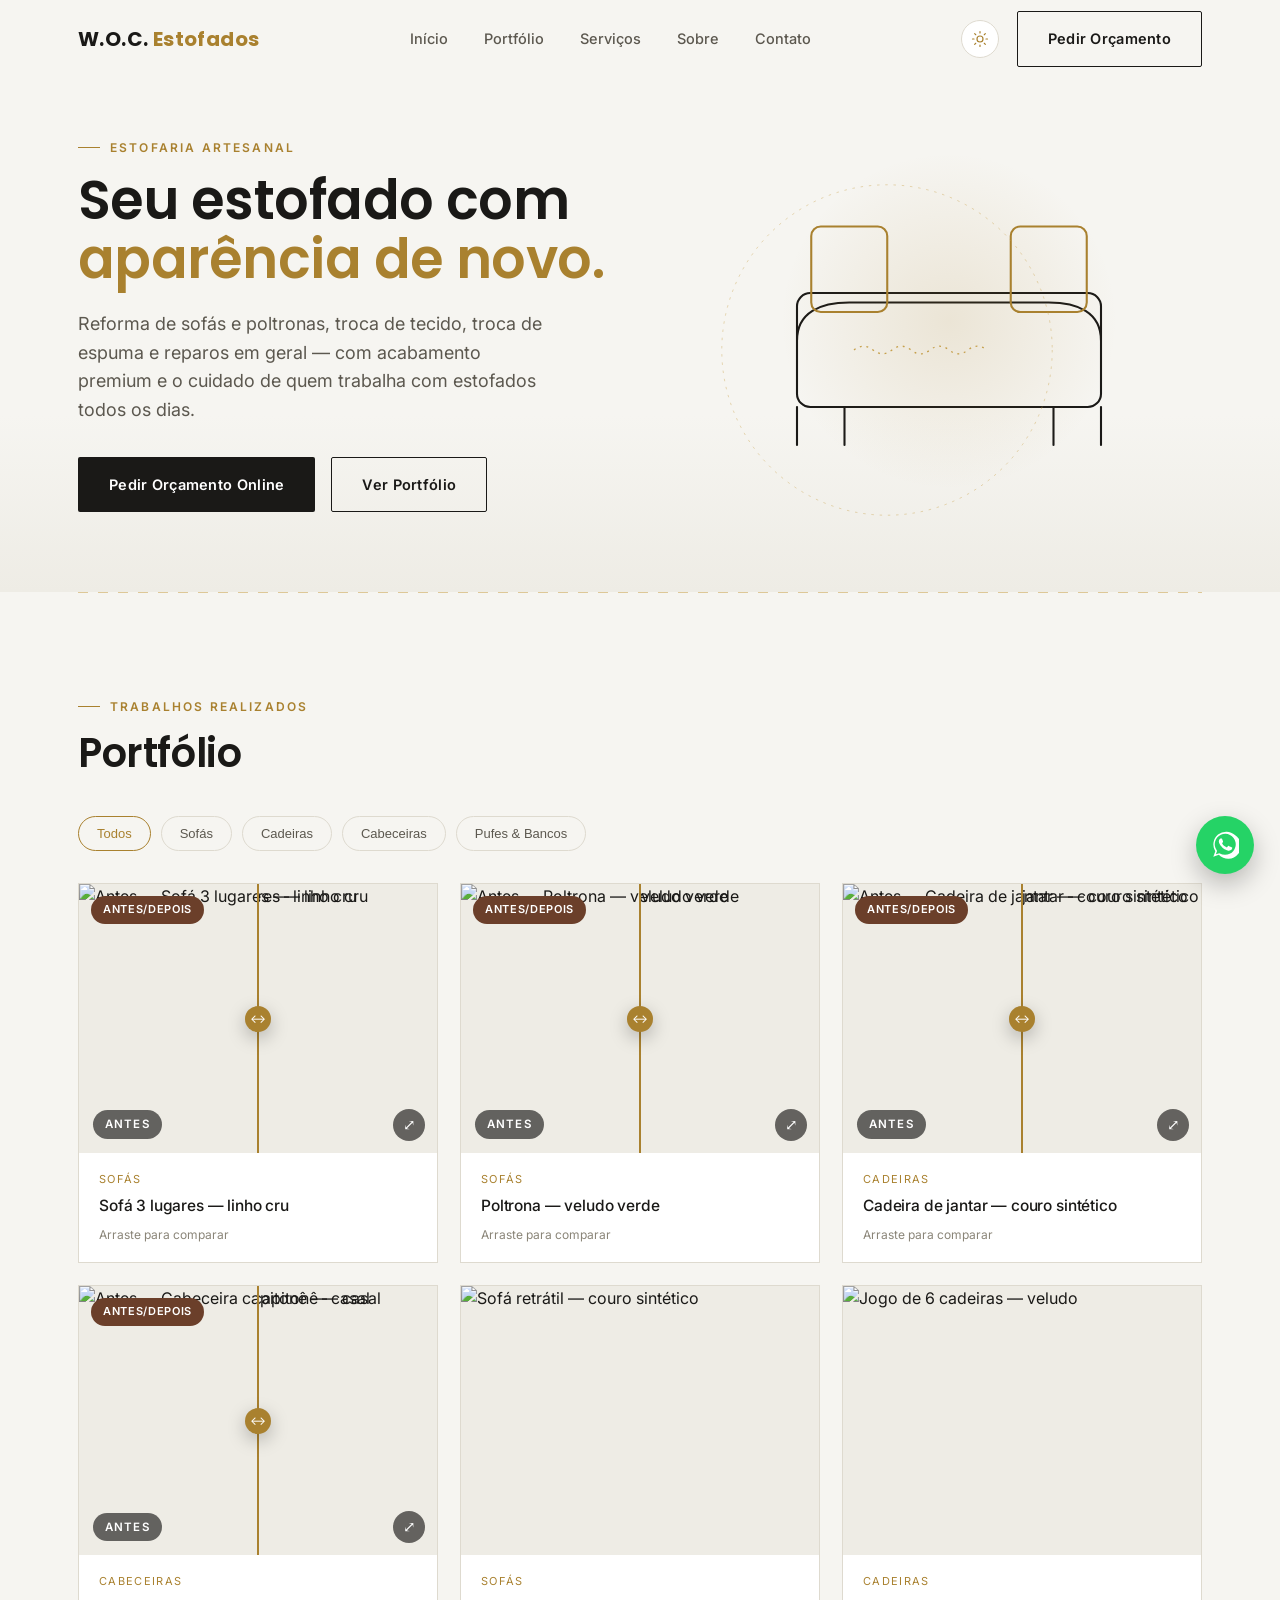
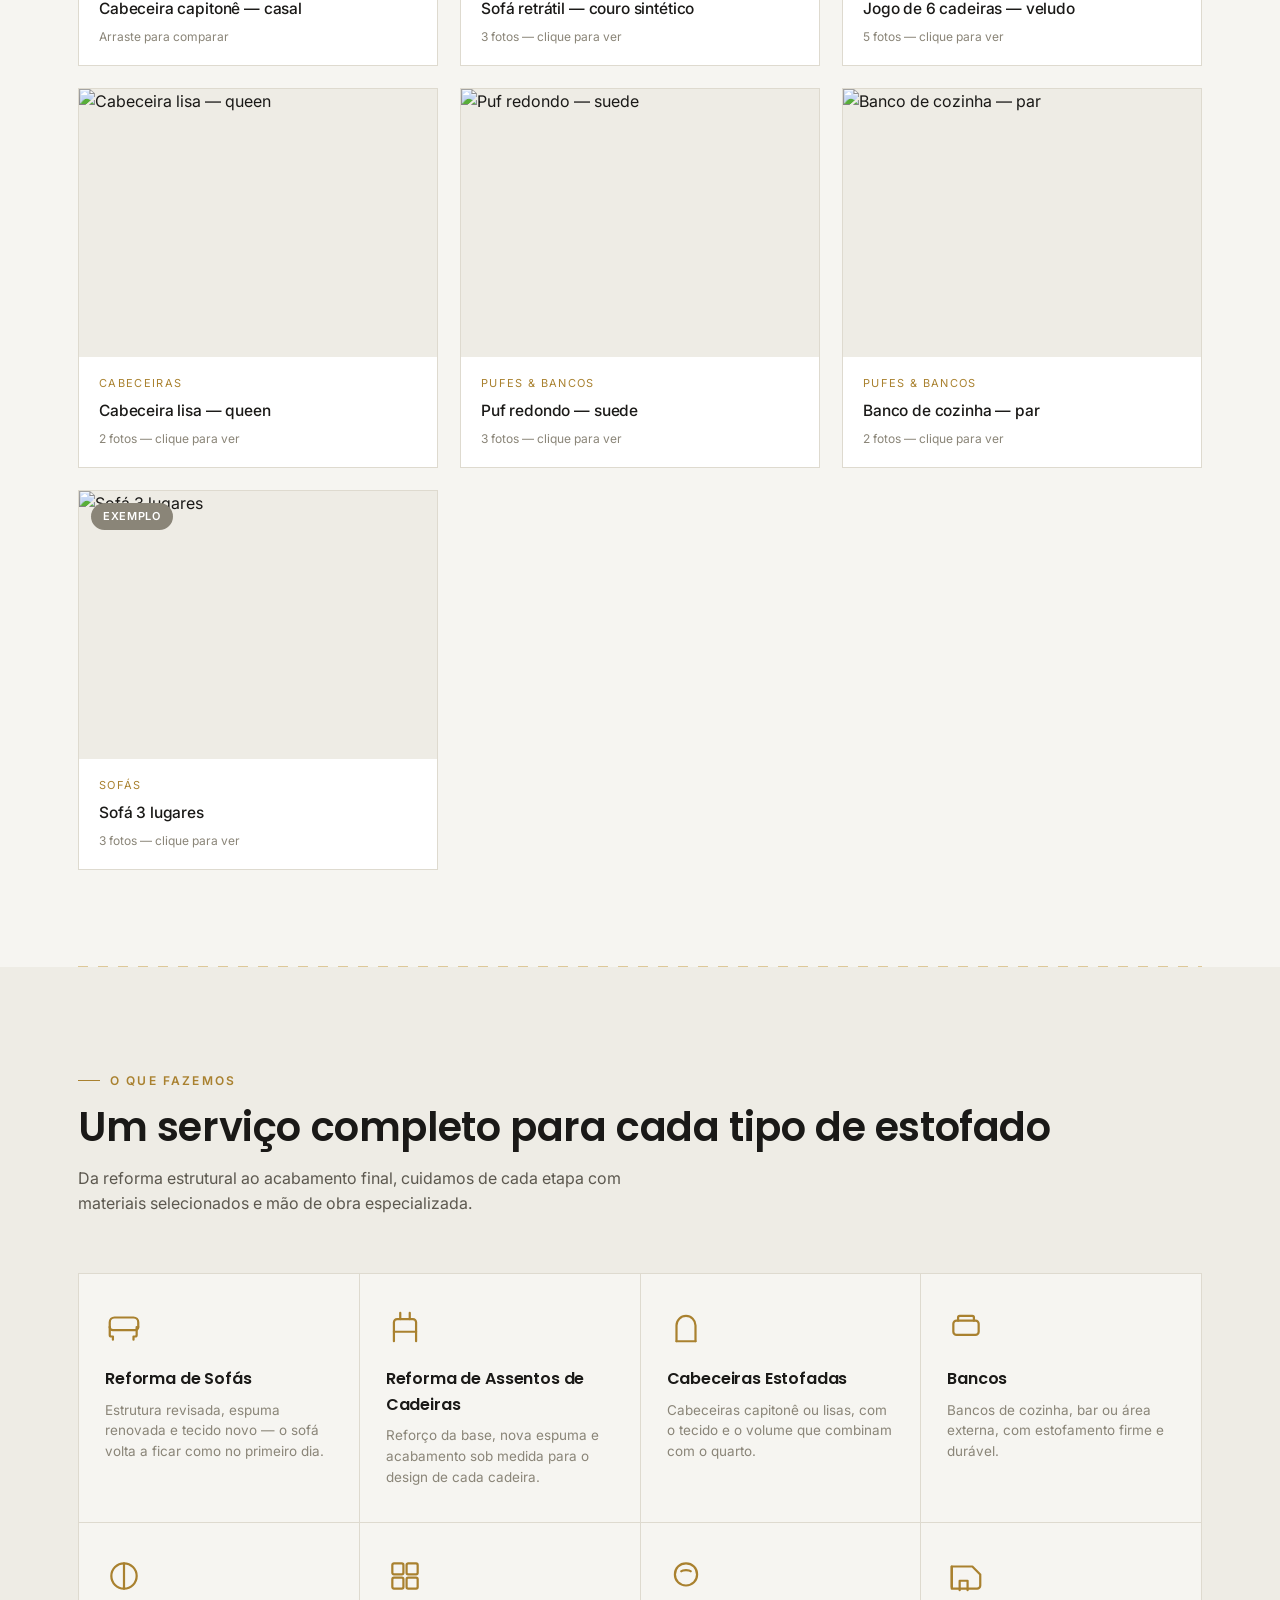
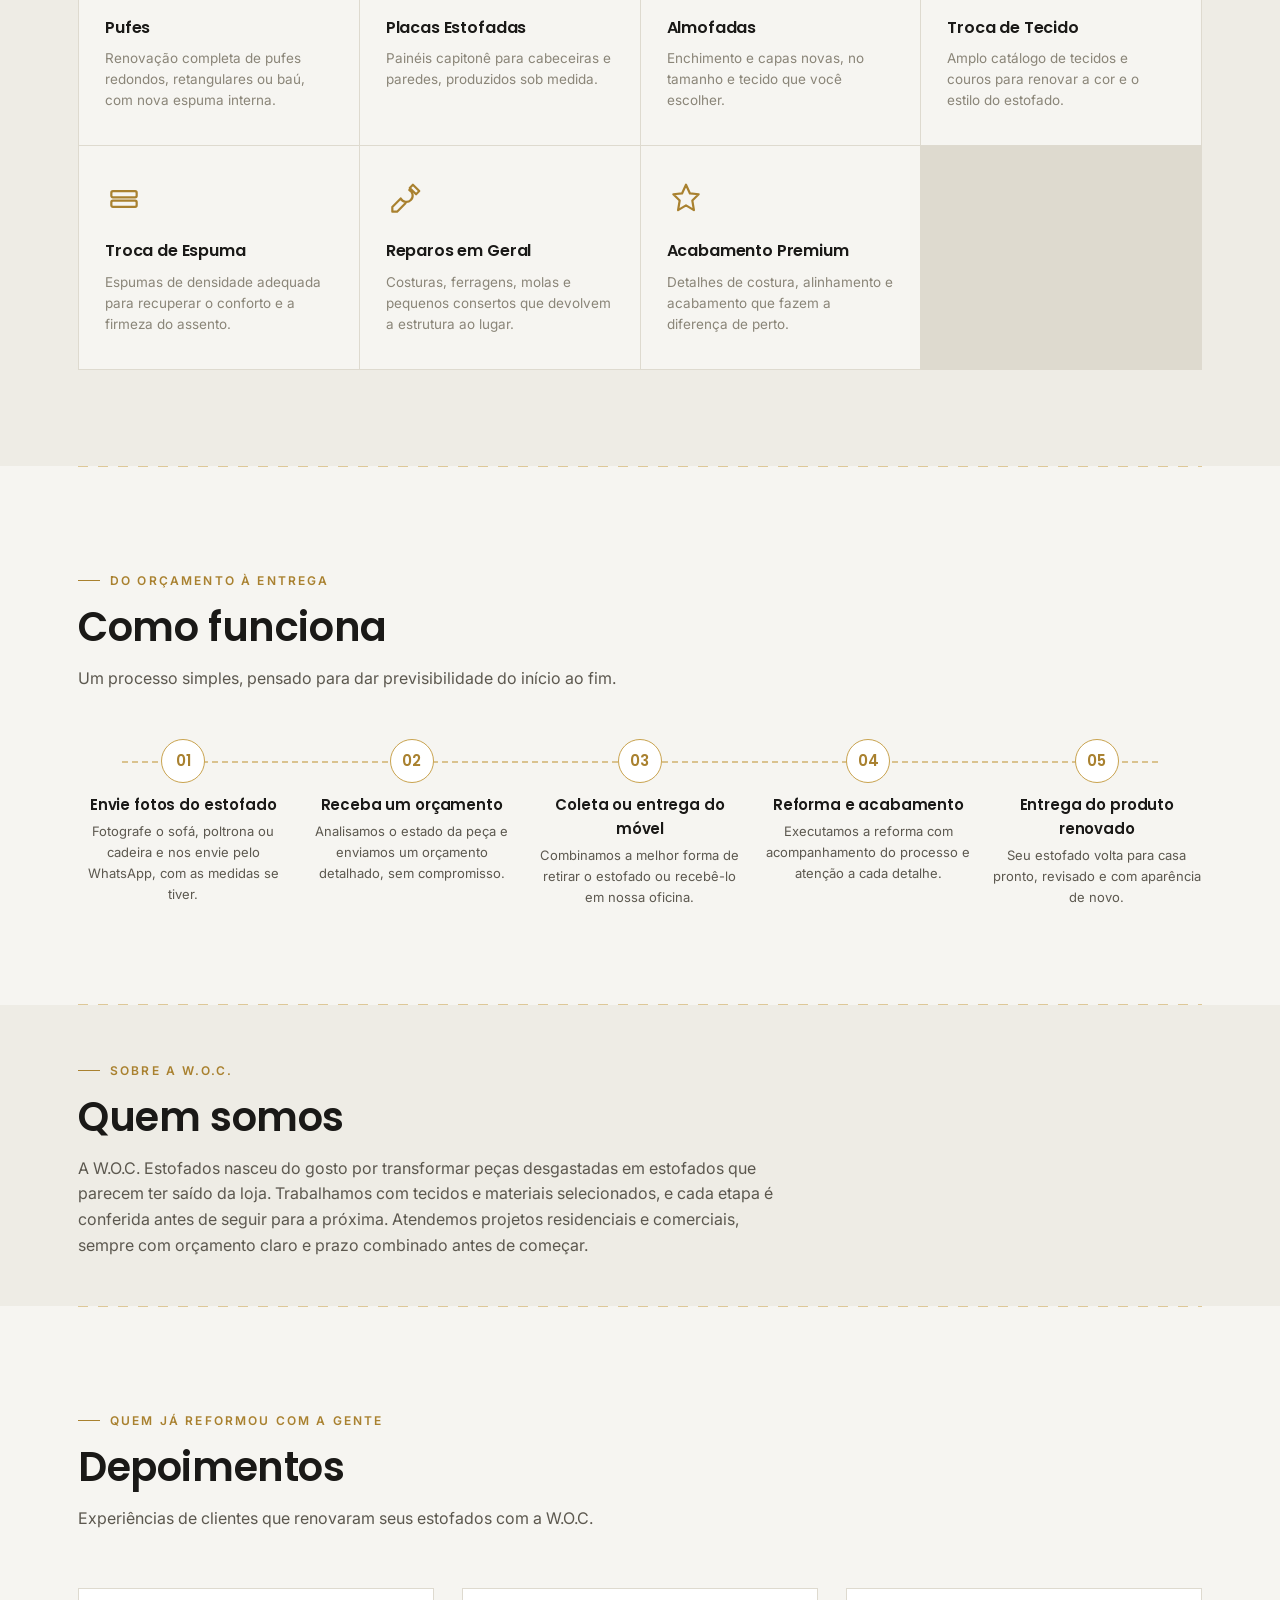
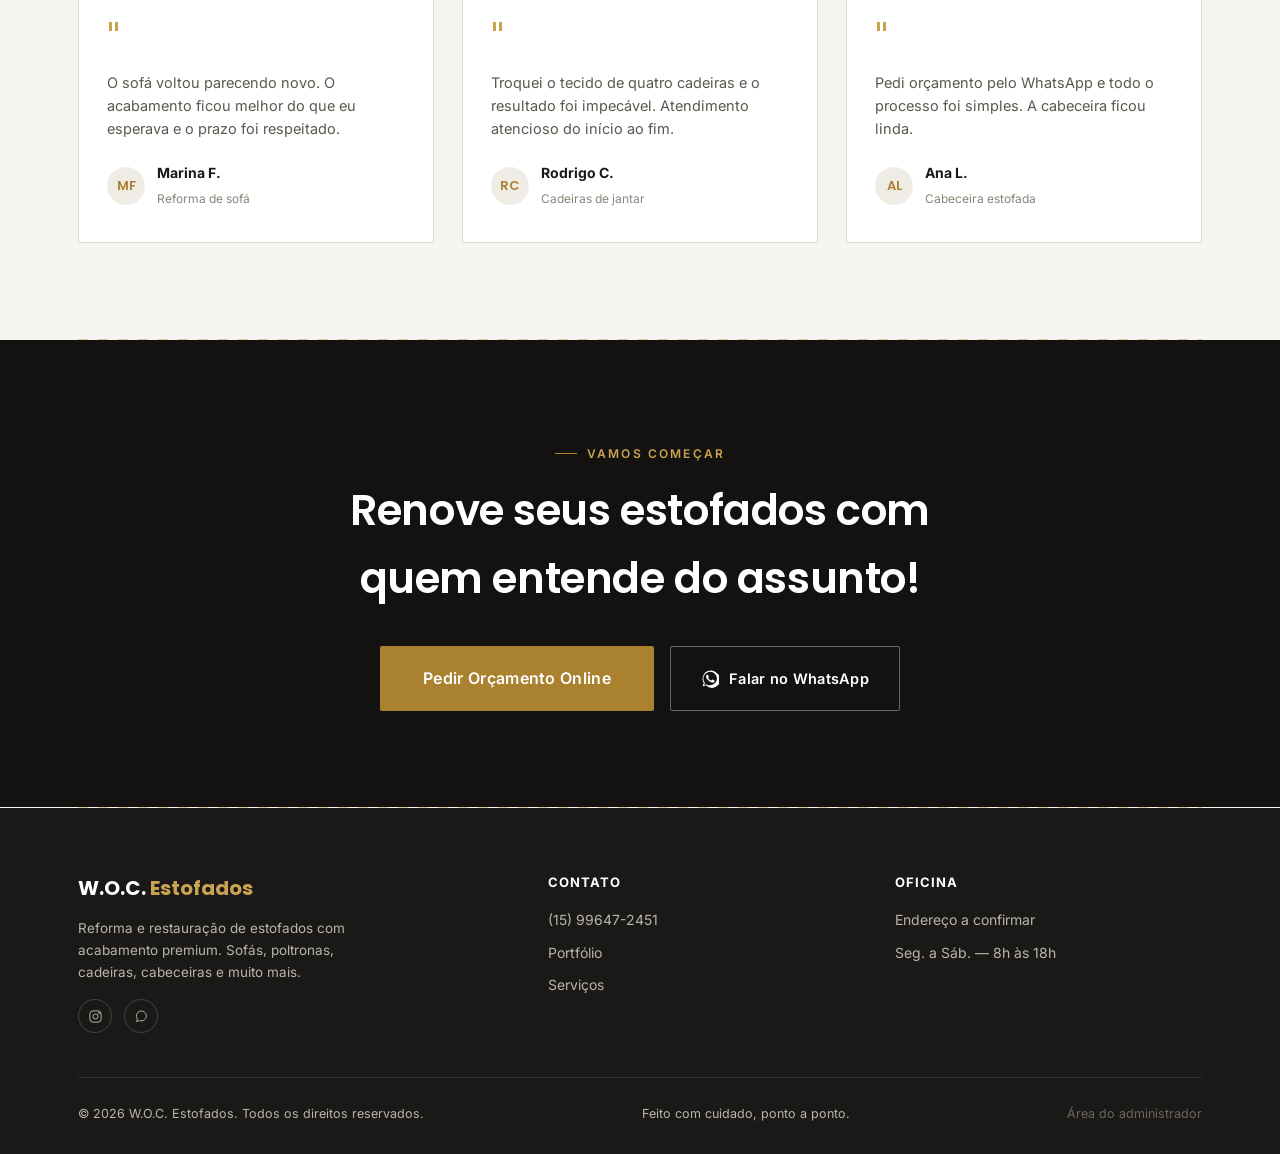
==== commit 7040d5e6: "up" ====
--- a/index.html
+++ b/index.html
@@ -3,22 +3,22 @@
 <head>
 <meta charset="UTF-8">
 <meta name="viewport" content="width=device-width, initial-scale=1.0">
-<title>WOC Estofados — Reforma e Restauração de Estofados</title>
+<title>W.O.C. Estofados — Reforma e Restauração de Estofados</title>
 <meta name="description" content="Reforma de sofás, poltronas, cabeceiras e estofados em geral. Troca de tecido, troca de espuma e acabamento premium. Orçamento sem compromisso.">
-<meta property="og:title" content="WOC Estofados — Seu estofado com aparência de novo.">
+<meta property="og:title" content="W.O.C. Estofados — Seu estofado com aparência de novo.">
 <meta property="og:description" content="Reforma, troca de tecido, troca de espuma e reparos em geral, com acabamento premium.">
 <meta property="og:type" content="website">
 <link rel="preconnect" href="https://fonts.googleapis.com">
 <link rel="preconnect" href="https://fonts.gstatic.com" crossorigin>
 <link href="https://fonts.googleapis.com/css2?family=Inter:wght@400;500;600&family=Poppins:wght@500;600;700&display=swap" rel="stylesheet">
-<link rel="stylesheet" href="css/style.css">
+<link rel="stylesheet" href="css/style.css?v=3">
 <script>(function(){var t=localStorage.getItem('wocTheme');if(t)document.documentElement.setAttribute('data-theme',t);})();</script>
 </head>
 <body>
 
 <header id="site-header">
   <div class="wrap nav">
-    <a href="#inicio" class="logo">WOC <span>Estofados</span></a>
+    <a href="#inicio" class="logo">W.O.C. <span>Estofados</span></a>
     <nav class="nav-links">
       <a href="#inicio">Início</a>
       <a href="#portfolio">Portfólio</a>
@@ -53,16 +53,11 @@
   <div class="wrap hero-grid">
     <div>
       <span class="eyebrow">Estofaria artesanal</span>
-      <h1 class="reveal">Seu estofado com <em>aparência de novo.</em></h1>
+      <h1 class="reveal">Seu estofado com<br><em>aparência de novo.</em></h1>
       <p class="reveal">Reforma de sofás e poltronas, troca de tecido, troca de espuma e reparos em geral — com acabamento premium e o cuidado de quem trabalha com estofados todos os dias.</p>
       <div class="hero-actions reveal">
         <a href="orcamento.html" class="btn btn-primary">Pedir Orçamento Online</a>
         <a href="#portfolio" class="btn btn-outline">Ver Portfólio</a>
-      </div>
-      <div class="hero-stats reveal">
-        <div><strong>+500</strong><span>Estofados renovados</span></div>
-        <div><strong>15</strong><span>Anos de ofício</span></div>
-        <div><strong>4.9</strong><span>Avaliação média</span></div>
       </div>
     </div>
     <div class="hero-art reveal">
@@ -89,8 +84,7 @@
 <section class="section" id="portfolio">
   <div class="wrap">
     <span class="eyebrow reveal">Trabalhos realizados</span>
-    <h2 class="section-title reveal">Portfólio &amp; Transformações</h2>
-    <p class="section-sub reveal">Uma amostra dos projetos entregues, organizados por categoria. Trabalhos com o selo <strong>Antes/Depois</strong> abrem em um comparador — arraste para ver a transformação. Clique em qualquer card para ver mais fotos.</p>
+    <h2 class="section-title reveal">Portfólio</h2>
 
     <div class="filter-row reveal" id="filterRow">
       <!-- filtros inseridos via JS -->
@@ -137,7 +131,7 @@
 <div class="seam-wrap"><div class="seam"></div></div>
 
 <!-- COMO FUNCIONA -->
-<section class="section alt" id="como-funciona">
+<section class="section" id="como-funciona">
   <div class="wrap">
     <span class="eyebrow reveal">Do orçamento à entrega</span>
     <h2 class="section-title reveal">Como funciona</h2>
@@ -170,59 +164,13 @@
 
 <div class="seam-wrap"><div class="seam"></div></div>
 
-<!-- SOBRE + DIFERENCIAIS -->
-<section class="section" id="sobre">
-  <div class="wrap">
-    <div class="about-row">
-      <div class="reveal">
-        <span class="eyebrow">Sobre a WOC</span>
-        <h2 class="section-title">Ofício, cuidado e acabamento à mão</h2>
-        <p>A WOC Estofados nasceu do gosto por transformar peças desgastadas em estofados que parecem ter saído da loja. Trabalhamos com tecidos e materiais selecionados, e cada etapa é conferida antes de seguir para a próxima.</p>
-        <p>Atendemos projetos residenciais e comerciais, sempre com orçamento claro e prazo combinado antes de começar.</p>
-        <div class="stat-row">
-          <div><strong>+500</strong><span>Estofados entregues</span></div>
-          <div><strong>15</strong><span>Anos de experiência</span></div>
-          <div><strong>100%</strong><span>Orçamento sem compromisso</span></div>
-        </div>
-      </div>
-      <div class="reveal">
-        <span class="eyebrow">Diferenciais</span>
-        <h2 class="section-title">Por que escolher a WOC</h2>
-        <p class="section-sub">O que garante o padrão de qualidade em cada estofado que sai da nossa oficina.</p>
-      </div>
-    </div>
-
-    <div class="diff-grid">
-      <div class="diff-card reveal">
-        <div class="service-icon"><svg viewBox="0 0 24 24"><path d="M12 3l2.5 5.5L20 9l-4 4 1 6-5-3-5 3 1-6-4-4 5.5-.5Z"/></svg></div>
-        <h3>Acabamento de alta qualidade</h3>
-        <p>Costuras alinhadas e detalhes conferidos antes da entrega.</p>
-      </div>
-      <div class="diff-card reveal">
-        <div class="service-icon"><svg viewBox="0 0 24 24"><path d="M3 6h13l5 5v7a2 2 0 0 1-2 2H3Z"/></svg></div>
-        <h3>Materiais premium</h3>
-        <p>Tecidos, espumas e ferragens selecionados para durar.</p>
-      </div>
-      <div class="diff-card reveal">
-        <div class="service-icon"><svg viewBox="0 0 24 24"><circle cx="12" cy="8" r="4"/><path d="M4 21c0-4 4-7 8-7s8 3 8 7"/></svg></div>
-        <h3>Atendimento personalizado</h3>
-        <p>Escolha do tecido e do acabamento junto com você.</p>
-      </div>
-      <div class="diff-card reveal">
-        <div class="service-icon"><svg viewBox="0 0 24 24"><path d="M14.7 6.3a4 4 0 1 1-5.4 5.4L4 17v3h3l5.3-5.3"/></svg></div>
-        <h3>Profissionais experientes</h3>
-        <p>Equipe dedicada ao ofício de estofar há anos.</p>
-      </div>
-      <div class="diff-card reveal">
-        <div class="service-icon"><svg viewBox="0 0 24 24"><path d="M9 12l2 2 4-4"/><circle cx="12" cy="12" r="9"/></svg></div>
-        <h3>Orçamento sem compromisso</h3>
-        <p>Você só decide seguir depois de conhecer o valor.</p>
-      </div>
-      <div class="diff-card reveal">
-        <div class="service-icon"><svg viewBox="0 0 24 24"><path d="M20 6L9 17l-5-5"/></svg></div>
-        <h3>Compromisso com a satisfação</h3>
-        <p>Acompanhamos o resultado até você aprovar a entrega.</p>
-      </div>
+<!-- SOBRE -->
+<section class="section alt section-compact" id="sobre">
+  <div class="wrap">
+    <div class="about-row reveal">
+      <span class="eyebrow">Sobre a W.O.C.</span>
+      <h2 class="section-title">Quem somos</h2>
+      <p>A W.O.C. Estofados nasceu do gosto por transformar peças desgastadas em estofados que parecem ter saído da loja. Trabalhamos com tecidos e materiais selecionados, e cada etapa é conferida antes de seguir para a próxima. Atendemos projetos residenciais e comerciais, sempre com orçamento claro e prazo combinado antes de começar.</p>
     </div>
   </div>
 </section>
@@ -230,40 +178,28 @@
 <div class="seam-wrap"><div class="seam"></div></div>
 
 <!-- DEPOIMENTOS -->
-<section class="section alt" id="depoimentos">
+<section class="section" id="depoimentos">
   <div class="wrap">
     <span class="eyebrow reveal">Quem já reformou com a gente</span>
     <h2 class="section-title reveal">Depoimentos</h2>
-    <p class="section-sub reveal">Experiências de clientes que renovaram seus estofados com a WOC. <em style="color:var(--graphite-soft);font-style:normal;">(Substitua pelos depoimentos reais dos seus clientes.)</em></p>
-
-    <div class="testi-grid">
-      <div class="testi-card reveal">
-        <div class="quote-mark">"</div>
-        <p>O sofá voltou parecendo novo. O acabamento ficou melhor do que eu esperava e o prazo foi respeitado.</p>
-        <div class="testi-person"><div class="avatar">MF</div><div><strong>Marina F.</strong><span>Reforma de sofá</span></div></div>
-      </div>
-      <div class="testi-card reveal">
-        <div class="quote-mark">"</div>
-        <p>Troquei o tecido de quatro cadeiras e o resultado foi impecável. Atendimento atencioso do início ao fim.</p>
-        <div class="testi-person"><div class="avatar">RC</div><div><strong>Rodrigo C.</strong><span>Cadeiras de jantar</span></div></div>
-      </div>
-      <div class="testi-card reveal">
-        <div class="quote-mark">"</div>
-        <p>Pedi orçamento pelo WhatsApp e todo o processo foi simples. A cabeceira ficou linda.</p>
-        <div class="testi-person"><div class="avatar">AL</div><div><strong>Ana L.</strong><span>Cabeceira estofada</span></div></div>
-      </div>
+    <p class="section-sub reveal">Experiências de clientes que renovaram seus estofados com a W.O.C.</p>
+
+    <div class="testi-grid" id="testimonialsGrid">
+      <!-- depoimentos inseridos via JS -->
     </div>
   </div>
 </section>
 
 <!-- CTA FINAL -->
+<div class="seam-wrap"><div class="seam"></div></div>
+
 <section class="cta-final" id="contato">
   <div class="wrap reveal">
     <span class="eyebrow" style="color:var(--gold-light);">Vamos começar</span>
     <h2>Renove seus estofados com quem entende do assunto!</h2>
     <div style="display:flex;gap:16px;justify-content:center;flex-wrap:wrap;">
       <a href="orcamento.html" class="btn btn-gold">Pedir Orçamento Online</a>
-      <a href="https://wa.me/5515996472451" target="_blank" rel="noopener" class="btn btn-outline" style="border-color:rgba(255,255,255,.35);color:var(--white);">
+      <a href="https://wa.me/5515996472451" target="_blank" rel="noopener" class="btn btn-outline wa-link" style="border-color:rgba(255,255,255,.35);color:var(--white);">
         <svg width="18" height="18" viewBox="0 0 24 24" fill="currentColor"><path d="M20.5 3.5A11 11 0 0 0 3.7 17.4L2 22l4.7-1.6A11 11 0 1 0 20.5 3.5Zm-8.4 16.9a9 9 0 0 1-4.6-1.2l-.3-.2-3 1 1-2.9-.2-.3a9 9 0 1 1 7.1 3.6Zm5-6.7c-.3-.1-1.6-.8-1.9-.9-.2-.1-.4-.1-.6.1-.2.3-.7.9-.8 1-.2.2-.3.2-.5.1a7.3 7.3 0 0 1-2.2-1.3 8 8 0 0 1-1.5-1.9c-.2-.3 0-.4.1-.6l.4-.5c.1-.1.2-.3.2-.4.1-.2 0-.4 0-.5l-.8-2c-.2-.5-.4-.4-.6-.4h-.5a1 1 0 0 0-.7.3 3 3 0 0 0-1 2.3c0 1.3 1 2.6 1.1 2.8.1.2 2 3.1 4.9 4.3.7.3 1.2.5 1.6.6.7.2 1.3.2 1.8.1.5-.1 1.6-.7 1.9-1.3.2-.6.2-1.1.2-1.3-.1-.1-.3-.2-.5-.3Z"/></svg>
         Falar no WhatsApp
       </a>
@@ -271,23 +207,24 @@
   </div>
 </section>
 
+<div class="seam-wrap"><div class="seam"></div></div>
+
 <!-- FOOTER -->
 <footer>
   <div class="wrap">
     <div class="foot-grid">
       <div>
-        <div class="foot-logo">WOC <span>Estofados</span></div>
+        <div class="foot-logo">W.O.C. <span>Estofados</span></div>
         <p>Reforma e restauração de estofados com acabamento premium. Sofás, poltronas, cadeiras, cabeceiras e muito mais.</p>
         <div class="social-row">
-          <a href="#" aria-label="Instagram"><svg viewBox="0 0 24 24"><rect x="3" y="3" width="18" height="18" rx="5"/><circle cx="12" cy="12" r="4"/><circle cx="17.5" cy="6.5" r="1"/></svg></a>
-          <a href="#" aria-label="Facebook"><svg viewBox="0 0 24 24"><path d="M15 8h-2a2 2 0 0 0-2 2v10M9 13h4"/></svg></a>
-          <a href="https://wa.me/5515996472451" target="_blank" rel="noopener" aria-label="WhatsApp"><svg viewBox="0 0 24 24"><path d="M4 20l1.4-4.1A8 8 0 1 1 9 18.6Z"/></svg></a>
+          <a href="https://www.instagram.com/woc_estofados_william_camargo/" target="_blank" rel="noopener" aria-label="Instagram"><svg viewBox="0 0 24 24"><rect x="3" y="3" width="18" height="18" rx="5"/><circle cx="12" cy="12" r="4"/><circle cx="17.5" cy="6.5" r="1"/></svg></a>
+          <a href="https://wa.me/5515996472451" target="_blank" rel="noopener" aria-label="WhatsApp" class="wa-link"><svg viewBox="0 0 24 24"><path d="M4 20l1.4-4.1A8 8 0 1 1 9 18.6Z"/></svg></a>
         </div>
       </div>
       <div class="foot-col">
         <h5>Contato</h5>
         <ul>
-          <li><a href="https://wa.me/5515996472451" target="_blank" rel="noopener">(15) 99647-2451</a></li>
+          <li><a href="https://wa.me/5515996472451" target="_blank" rel="noopener" class="wa-link" id="footPhone">(15) 99647-2451</a></li>
           <li><a href="#portfolio">Portfólio</a></li>
           <li><a href="#servicos">Serviços</a></li>
         </ul>
@@ -295,27 +232,27 @@
       <div class="foot-col">
         <h5>Oficina</h5>
         <ul>
-          <li>Endereço a confirmar</li>
-          <li>Seg. a Sáb. — 8h às 18h</li>
+          <li id="footEndereco">Endereço a confirmar</li>
+          <li id="footHorario">Seg. a Sáb. — 8h às 18h</li>
         </ul>
       </div>
     </div>
     <div class="foot-bottom">
-      <span id="year-copy">© 2026 WOC Estofados. Todos os direitos reservados.</span>
+      <span id="year-copy">© 2026 W.O.C. Estofados. Todos os direitos reservados.</span>
       <span>Feito com cuidado, ponto a ponto.</span>
       <a href="admin.html" style="color:#6b675e;">Área do administrador</a>
     </div>
   </div>
 </footer>
 
-<a href="https://wa.me/5515996472451" target="_blank" rel="noopener" class="wa-float" aria-label="Conversar no WhatsApp">
+<a href="https://wa.me/5515996472451" target="_blank" rel="noopener" class="wa-float wa-link" aria-label="Conversar no WhatsApp">
   <svg viewBox="0 0 24 24"><path d="M20.5 3.5A11 11 0 0 0 3.7 17.4L2 22l4.7-1.6A11 11 0 1 0 20.5 3.5Zm-8.4 16.9a9 9 0 0 1-4.6-1.2l-.3-.2-3 1 1-2.9-.2-.3a9 9 0 1 1 7.1 3.6Zm5-6.7c-.3-.1-1.6-.8-1.9-.9-.2-.1-.4-.1-.6.1-.2.3-.7.9-.8 1-.2.2-.3.2-.5.1a7.3 7.3 0 0 1-2.2-1.3 8 8 0 0 1-1.5-1.9c-.2-.3 0-.4.1-.6l.4-.5c.1-.1.2-.3.2-.4.1-.2 0-.4 0-.5l-.8-2c-.2-.5-.4-.4-.6-.4h-.5a1 1 0 0 0-.7.3 3 3 0 0 0-1 2.3c0 1.3 1 2.6 1.1 2.8.1.2 2 3.1 4.9 4.3.7.3 1.2.5 1.6.6.7.2 1.3.2 1.8.1.5-.1 1.6-.7 1.9-1.3.2-.6.2-1.1.2-1.3-.1-.1-.3-.2-.5-.3Z"/></svg>
 </a>
 
 <script src="https://www.gstatic.com/firebasejs/10.12.2/firebase-app-compat.js"></script>
 <script src="https://www.gstatic.com/firebasejs/10.12.2/firebase-database-compat.js"></script>
-<script src="js/firebase-init.js"></script>
-<script src="js/theme.js"></script>
-<script src="js/script.js"></script>
+<script src="js/firebase-init.js?v=2"></script>
+<script src="js/theme.js?v=2"></script>
+<script src="js/script.js?v=3"></script>
 </body>
 </html>
--- a/css/style.css
+++ b/css/style.css
@@ -151,22 +151,18 @@
 
 /* Hero */
 .hero{
-  padding:180px 0 110px;position:relative;overflow:hidden;
+  padding:130px 0 80px;position:relative;overflow:hidden;
   background:linear-gradient(180deg,var(--bg) 0%,var(--bg) 70%,var(--bg-alt) 100%);
 }
 .hero-grid{display:grid;grid-template-columns:1.05fr .95fr;gap:60px;align-items:center;}
-.hero h1{font-size:clamp(38px,5.4vw,60px);line-height:1.08;margin-bottom:22px;}
+.hero h1{font-size:clamp(34px,4.8vw,54px);line-height:1.1;margin-bottom:20px;}
 .hero h1 em{font-style:normal;color:var(--gold);}
-.hero p{font-size:18px;color:var(--graphite);max-width:480px;margin-bottom:36px;}
-.hero-actions{display:flex;gap:16px;flex-wrap:wrap;margin-bottom:44px;}
-.hero-stats{display:flex;gap:38px;}
-.hero-stats div{border-left:1px solid var(--line);padding-left:16px;}
-.hero-stats strong{display:block;font-family:'Poppins',sans-serif;font-size:26px;color:var(--ink);}
-.hero-stats span{font-size:12.5px;color:var(--graphite-soft);text-transform:uppercase;letter-spacing:.08em;}
+.hero p{font-size:18px;color:var(--graphite);max-width:480px;margin-bottom:32px;}
+.hero-actions{display:flex;gap:16px;flex-wrap:wrap;}
 
 .hero-art{position:relative;display:flex;align-items:center;justify-content:center;}
-.hero-art svg{width:100%;max-width:460px;height:auto;}
-.hero-art .halo{position:absolute;width:420px;height:420px;border-radius:50%;background:radial-gradient(circle,rgba(169,129,47,.14),transparent 70%);z-index:0;}
+.hero-art svg{width:100%;max-width:380px;height:auto;}
+.hero-art .halo{position:absolute;width:340px;height:340px;border-radius:50%;background:radial-gradient(circle,rgba(169,129,47,.14),transparent 70%);z-index:0;}
 .hero-art .stitch-orbit{position:absolute;inset:0;}
 .hero-art .stitch-orbit circle{fill:none;stroke:var(--gold-light);stroke-width:1;stroke-dasharray:3 7;opacity:.5;}
 
@@ -284,33 +280,24 @@
 .p-info h4{font-size:15.5px;font-weight:500;font-family:'Inter',sans-serif;color:var(--ink);}
 
 /* Como funciona */
-.steps{position:relative;margin-top:64px;}
+.steps{position:relative;margin-top:48px;display:grid;grid-template-columns:repeat(5,1fr);gap:18px;}
 .steps::before{
-  content:"";position:absolute;left:29px;top:10px;bottom:10px;width:0;
-  border-left:2px dashed var(--gold-light);opacity:.6;
-}
-.step{display:grid;grid-template-columns:60px 1fr;gap:26px;padding-bottom:48px;position:relative;}
-.step:last-child{padding-bottom:0;}
+  content:"";position:absolute;left:44px;right:44px;top:22px;height:0;
+  border-top:2px dashed var(--gold-light);opacity:.6;
+}
+.step{display:flex;flex-direction:column;align-items:center;text-align:center;gap:10px;position:relative;}
 .step-num{
-  width:60px;height:60px;border-radius:50%;background:var(--surface);border:1px solid var(--gold-light);
+  width:44px;height:44px;border-radius:50%;background:var(--surface);border:1px solid var(--gold-light);
   display:flex;align-items:center;justify-content:center;font-family:'Poppins',sans-serif;font-weight:600;
-  font-size:18px;color:var(--gold);z-index:1;
-}
-.step h4{font-size:18px;margin-bottom:8px;}
-.step p{color:var(--graphite);font-size:14.5px;max-width:520px;}
-
-/* Diferenciais */
-.about-row{display:grid;grid-template-columns:1fr 1fr;gap:60px;align-items:start;}
-.about-row p{color:var(--graphite);margin-bottom:18px;max-width:520px;}
-.stat-row{display:flex;gap:40px;margin-top:30px;}
-.stat-row div strong{display:block;font-family:'Poppins',sans-serif;font-size:30px;color:var(--gold);}
-.stat-row div span{font-size:12px;text-transform:uppercase;letter-spacing:.08em;color:var(--graphite-soft);}
-
-.diff-grid{display:grid;grid-template-columns:repeat(3,1fr);gap:2px;background:var(--line);border:1px solid var(--line);margin-top:56px;}
-.diff-card{background:var(--charcoal);color:var(--white);padding:36px 28px;}
-.diff-card .service-icon{color:var(--gold-light);}
-.diff-card h3{color:var(--white);font-size:16px;margin-bottom:8px;}
-.diff-card p{color:#B9B5AA;font-size:13.5px;}
+  font-size:15px;color:var(--gold);z-index:1;
+}
+.step h4{font-size:15px;margin-bottom:4px;}
+.step p{color:var(--graphite);font-size:13px;}
+
+/* Sobre */
+.section-compact{padding:48px 0;}
+.about-row{max-width:720px;}
+.about-row p{color:var(--graphite);max-width:720px;}
 
 /* Depoimentos */
 .testi-grid{display:grid;grid-template-columns:repeat(3,1fr);gap:28px;margin-top:56px;}
@@ -324,7 +311,7 @@
 
 /* CTA final */
 .cta-final{
-  background:var(--navy);color:var(--white);text-align:center;padding:96px 0;
+  background:#141210;color:var(--white);text-align:center;padding:96px 0;
 }
 .cta-final h2{color:var(--white);font-size:clamp(28px,4vw,42px);max-width:680px;margin:0 auto 34px;}
 .cta-final .btn-gold{padding:19px 42px;font-size:16px;}
@@ -358,21 +345,21 @@
   .hero-grid{grid-template-columns:1fr;}
   .hero-art{order:-1;max-width:320px;margin:0 auto 20px;}
   .services-grid{grid-template-columns:repeat(2,1fr);}
-  .diff-grid{grid-template-columns:repeat(2,1fr);}
   .portfolio-grid{grid-template-columns:repeat(2,1fr);}
   .testi-grid{grid-template-columns:1fr;}
-  .about-row{grid-template-columns:1fr;}
   .foot-grid{grid-template-columns:1fr;}
+  .steps{grid-template-columns:repeat(3,1fr);row-gap:32px;}
+  .steps::before{display:none;}
   .nav-links{display:none;}
   .nav-cta .btn-outline{display:none;}
   .burger{display:flex;}
 }
 @media (max-width:600px){
   .services-grid{grid-template-columns:1fr 1fr;}
-  .diff-grid{grid-template-columns:1fr;}
   .portfolio-grid{grid-template-columns:1fr;}
-  .hero-stats{gap:22px;flex-wrap:wrap;}
+  .hero h1{font-size:28px;}
   .section{padding:72px 0;}
+  .steps{grid-template-columns:1fr 1fr;}
 }
 @media (prefers-reduced-motion:reduce){
   *{animation:none!important;transition:none!important;}
